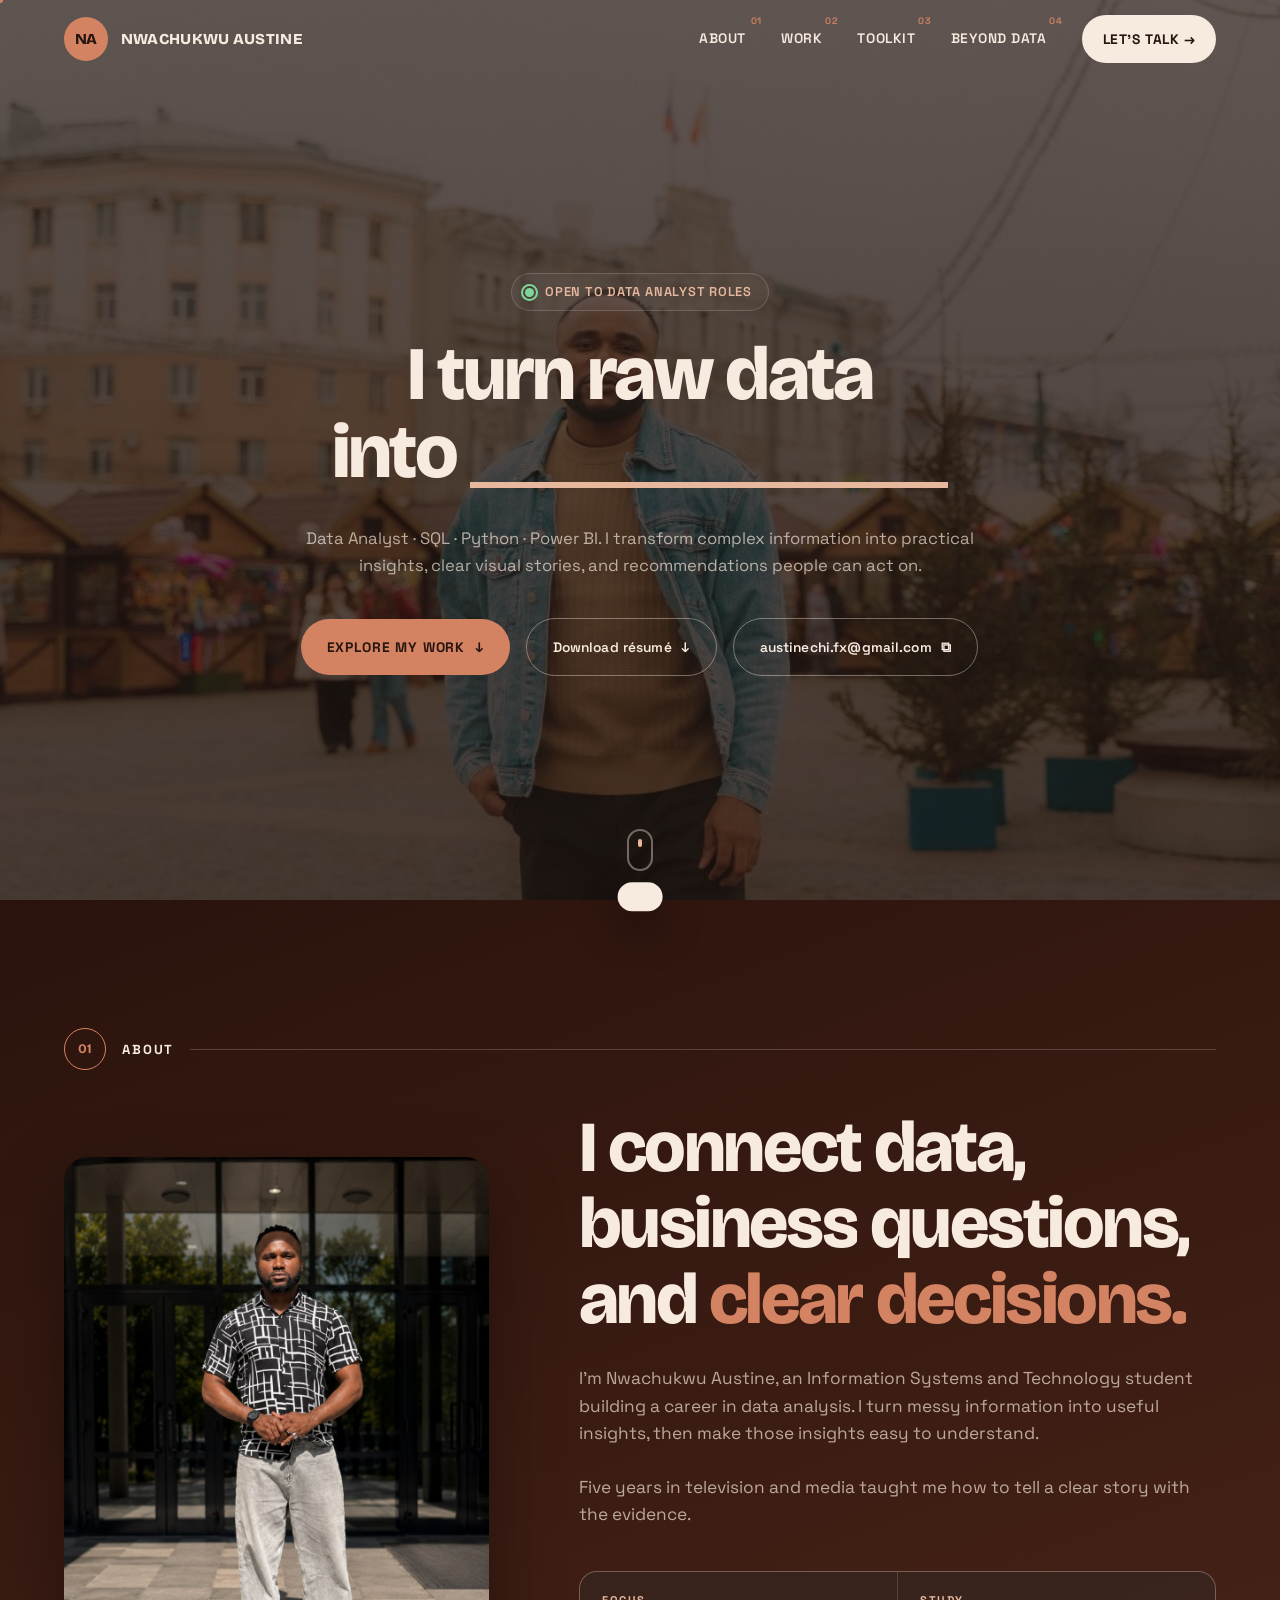
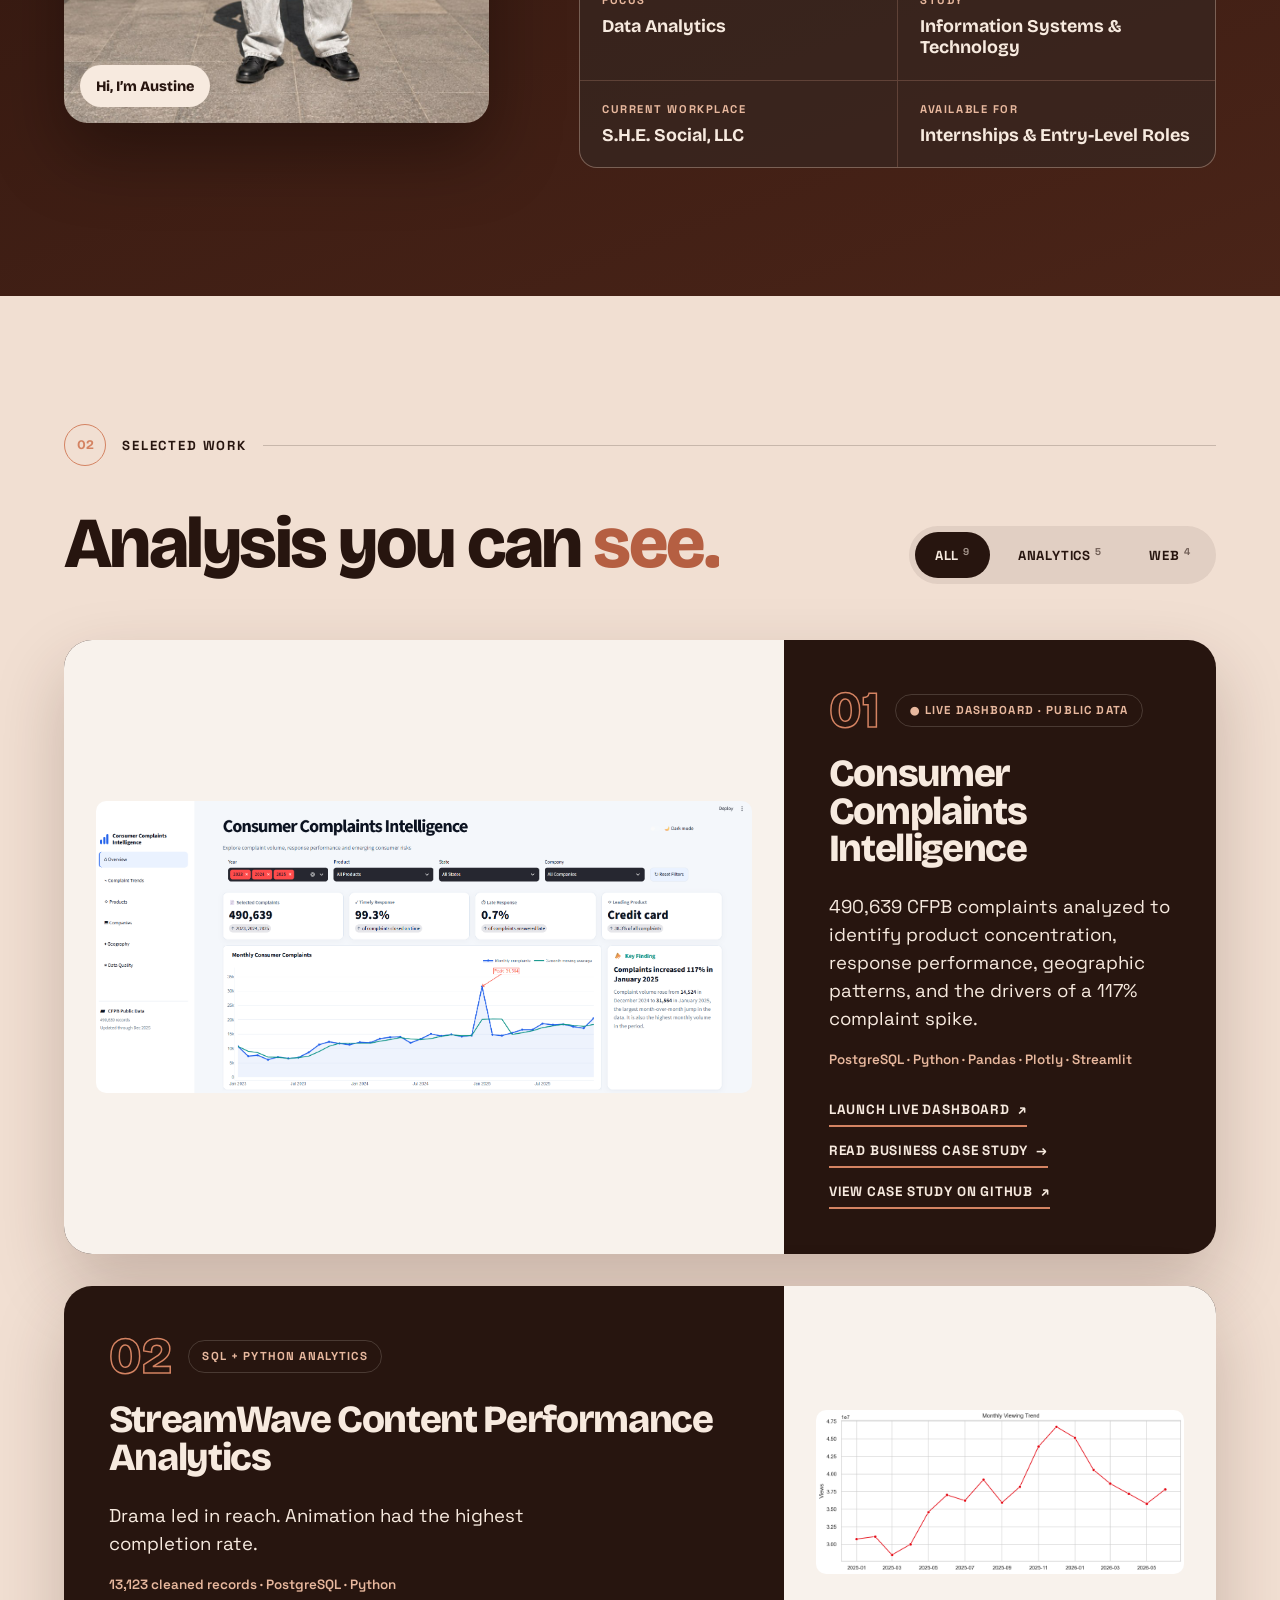
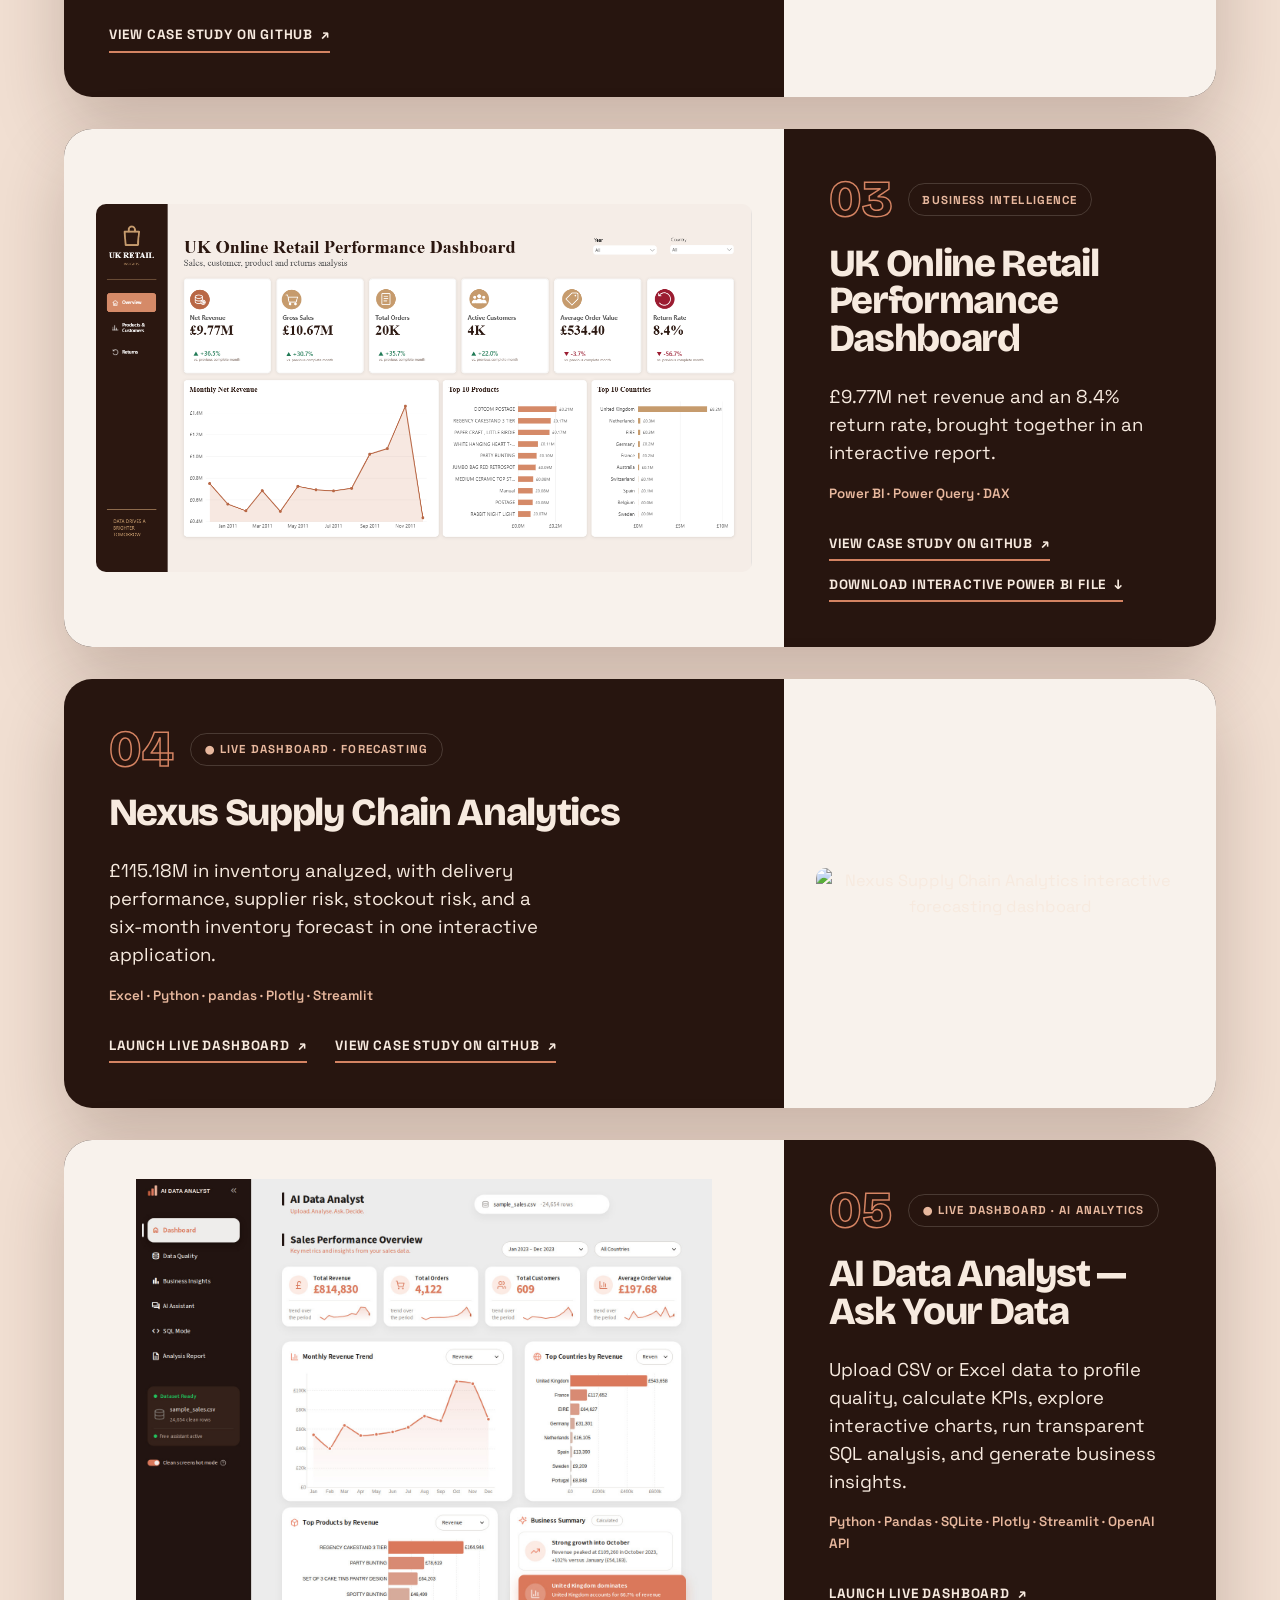
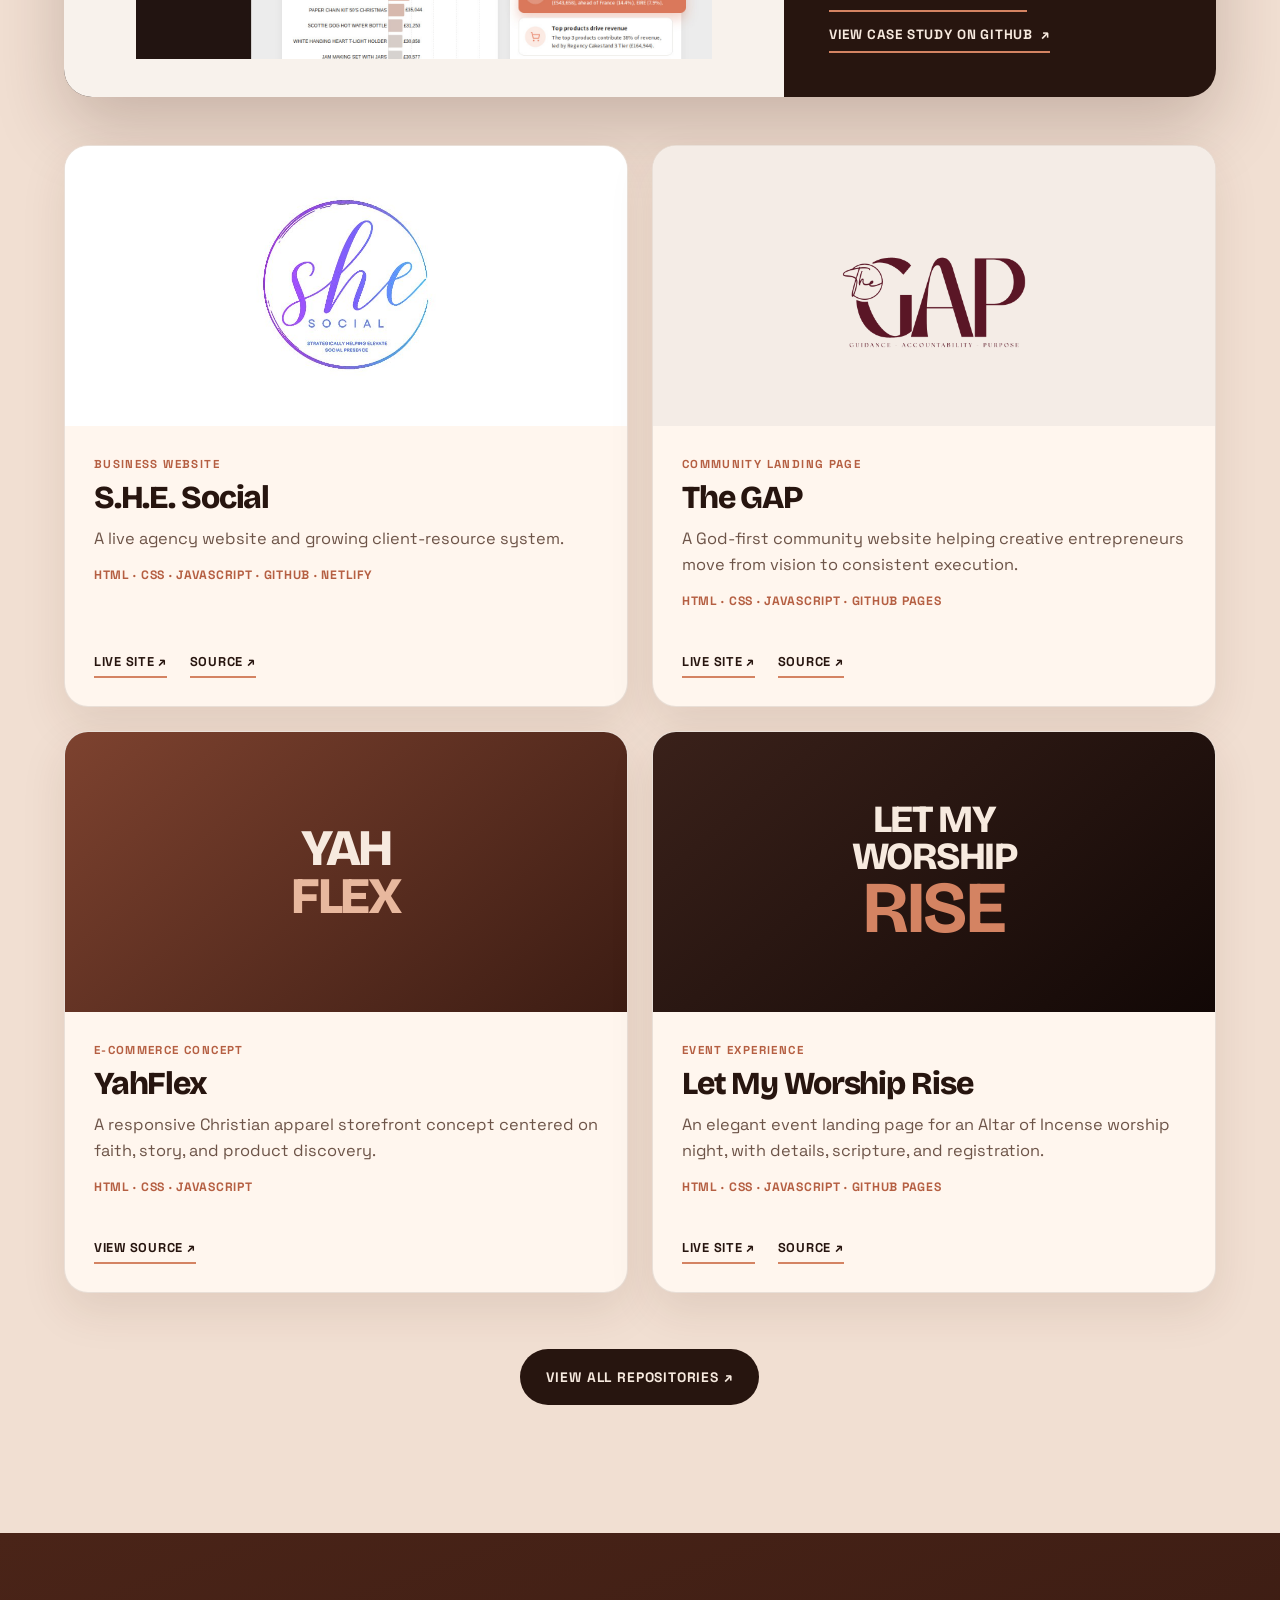
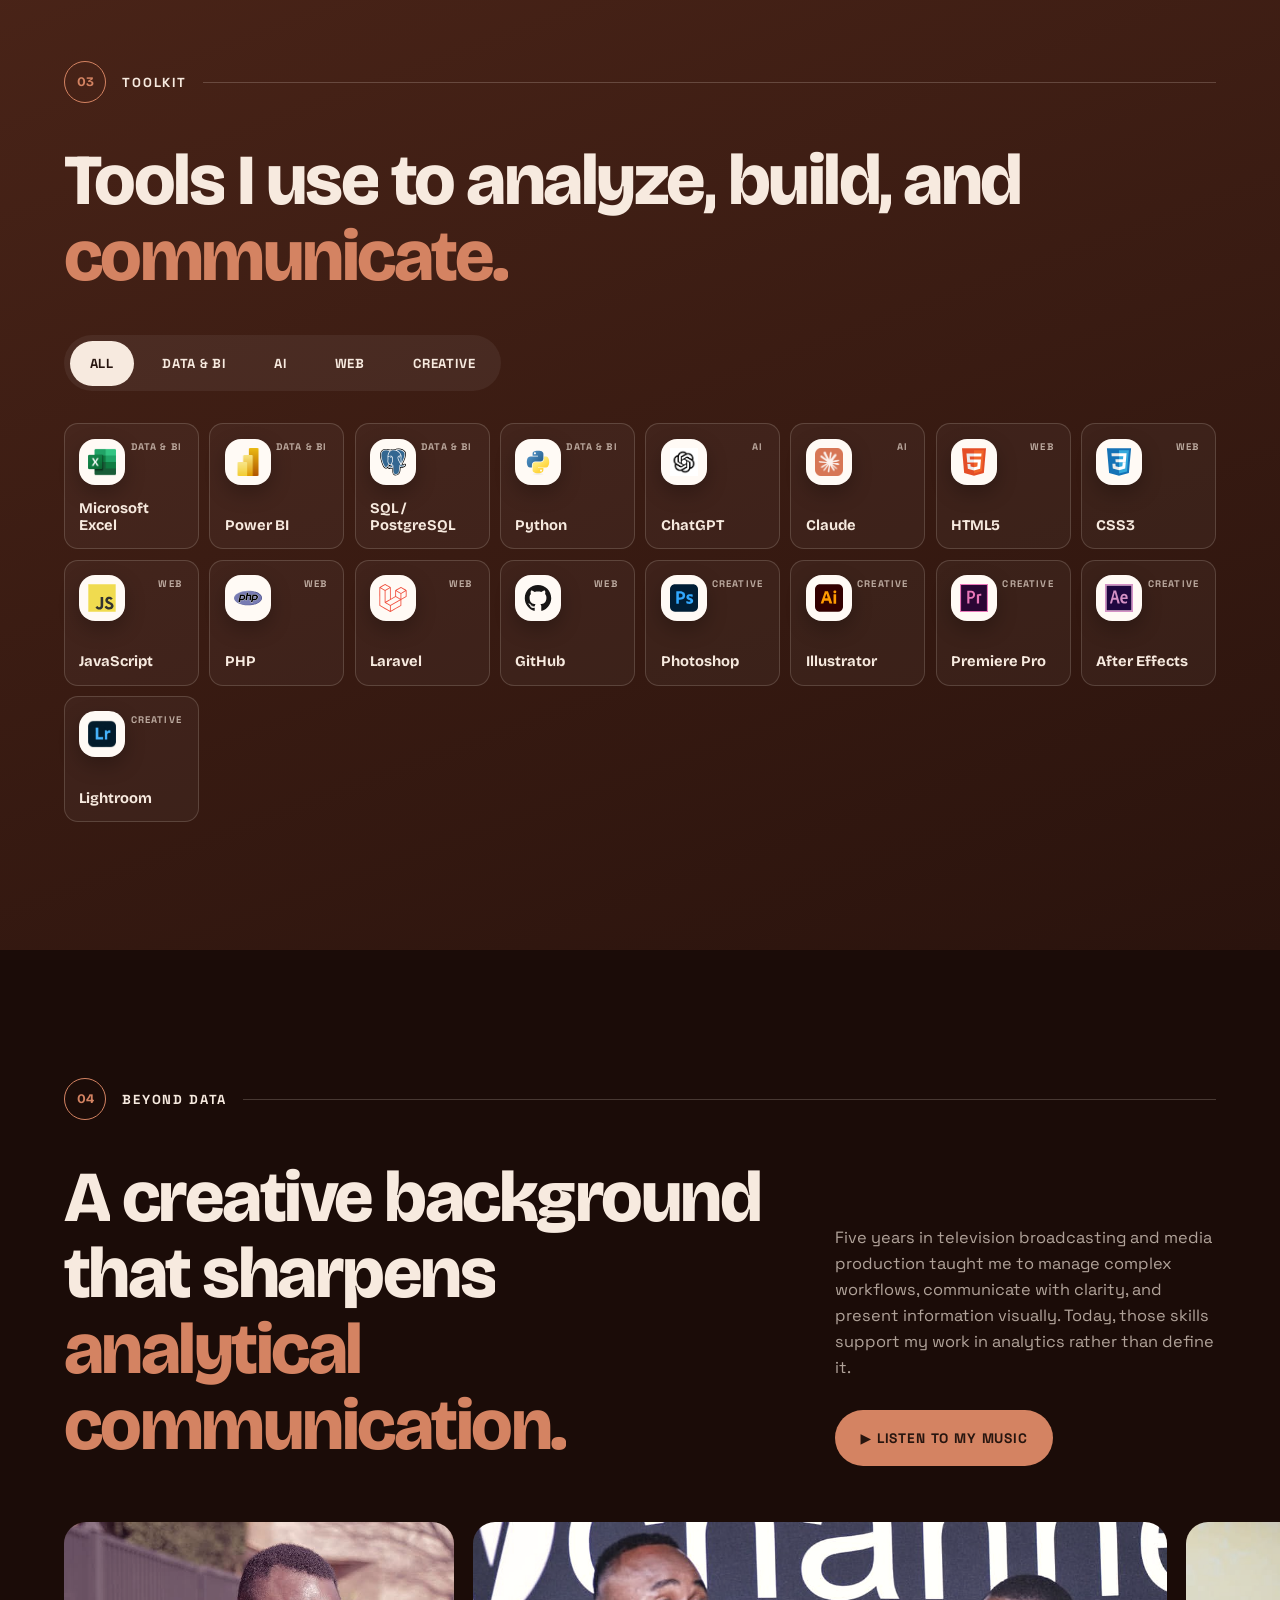
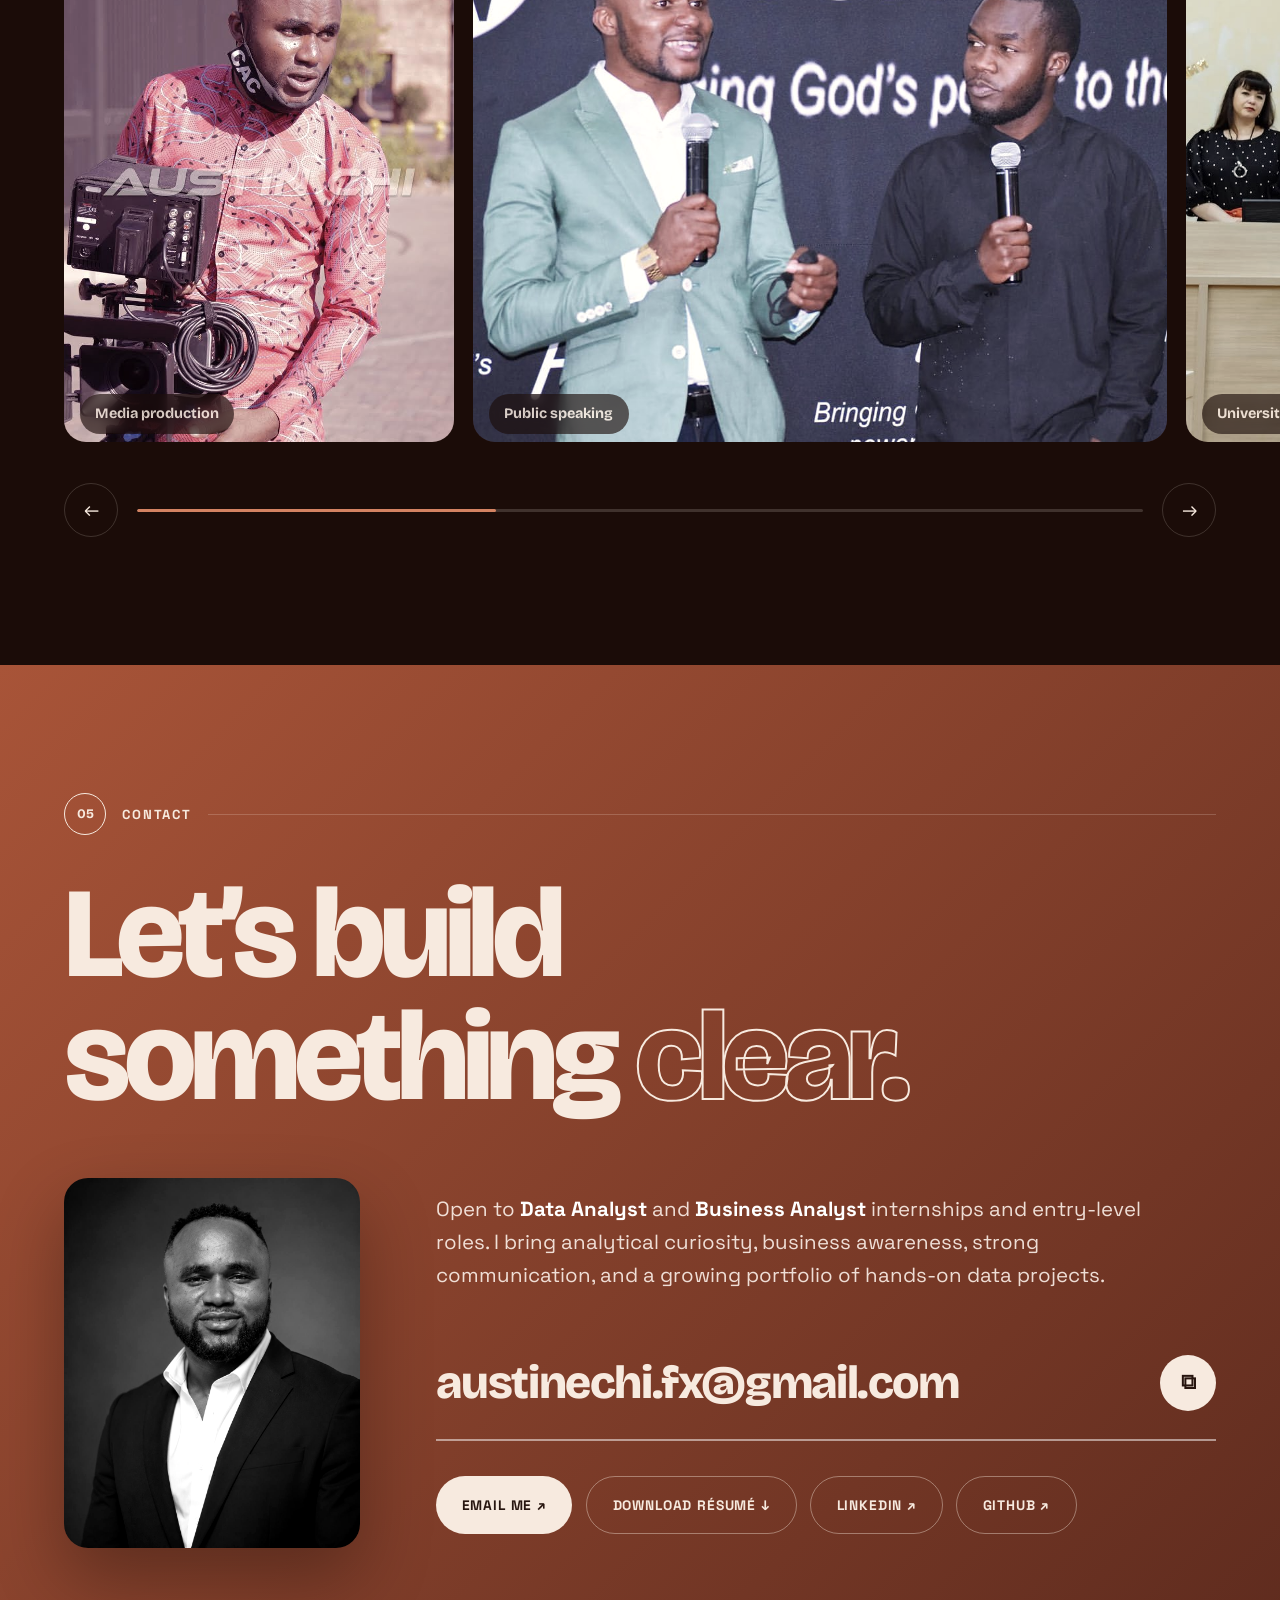
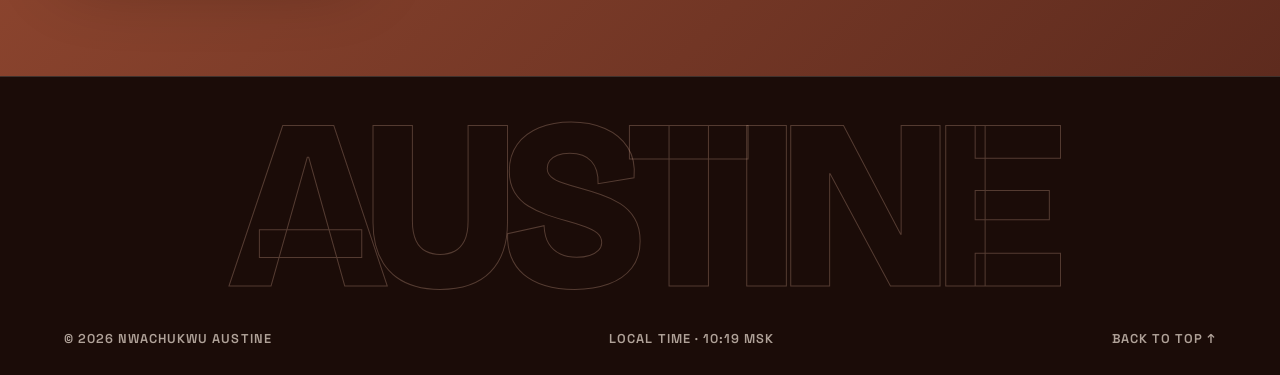
==== index.html @ 25d2647b "Refine portfolio positioning for data analyst roles" ====
<!DOCTYPE html>
<html lang="en">
<head>
  <meta charset="UTF-8">
  <meta name="viewport" content="width=device-width, initial-scale=1.0">
  <meta name="description" content="Portfolio of Nwachukwu Austine, a Data Analyst focused on SQL, Python, Power BI, business intelligence, and practical analytics projects.">
  <meta name="theme-color" content="#1b0c08">
  <title>Nwachukwu Austine | Data Analyst | SQL · Python · Power BI</title>
  <link rel="icon" type="image/jpeg" href="assets/austine-headshot.jpg">
  <link rel="apple-touch-icon" href="assets/austine-headshot.jpg">
  <link rel="canonical" href="https://austinechi1.github.io/">
  <meta property="og:type" content="website">
  <meta property="og:url" content="https://austinechi1.github.io/">
  <meta property="og:title" content="Nwachukwu Austine | Data Analyst | SQL · Python · Power BI">
  <meta property="og:description" content="Explore data analytics, business intelligence, SQL, Python, Power BI, forecasting, and interactive dashboard projects.">
  <meta property="og:image" content="https://austinechi1.github.io/assets/austine-city-banner.jpg">
  <meta property="og:image:alt" content="Nwachukwu Austine data analyst portfolio">
  <meta name="twitter:card" content="summary_large_image">
  <meta name="twitter:title" content="Nwachukwu Austine | Data Analyst | SQL · Python · Power BI">
  <meta name="twitter:description" content="Explore data analytics, business intelligence, SQL, Python, Power BI, forecasting, and interactive dashboard projects.">
  <meta name="twitter:image" content="https://austinechi1.github.io/assets/austine-city-banner.jpg">
  <link rel="preconnect" href="https://fonts.googleapis.com">
  <link rel="preconnect" href="https://fonts.gstatic.com" crossorigin>
  <link href="https://fonts.googleapis.com/css2?family=Bricolage+Grotesque:opsz,wght@12..96,600..800&family=Space+Grotesk:wght@400;500;600;700&display=swap" rel="stylesheet">
  <link rel="stylesheet" href="styles.css?v=20261003-1">
</head>
<body>

  <!-- Custom cursor + scroll progress -->
  <div class="cursor" aria-hidden="true"><span class="cursor-label"></span></div>
  <div class="cursor-dot" aria-hidden="true"></div>
  <div class="progress" aria-hidden="true"><span></span></div>

  <header class="site-header">
    <a class="brand" href="#home" aria-label="Nwachukwu Austine home" data-magnetic>
      <span class="brand-mark">NA</span>
      <span class="brand-name">Nwachukwu Austine</span>
    </a>
    <nav class="site-nav" aria-label="Primary navigation">
      <a href="#about" data-num="01">About</a>
      <a href="#projects" data-num="02">Work</a>
      <a href="#skills" data-num="03">Toolkit</a>
      <a href="#story" data-num="04">Beyond Data</a>
      <a href="#contact" class="nav-cta" data-magnetic>Let’s talk <span aria-hidden="true">→</span></a>
    </nav>
    <button class="menu-toggle" type="button" aria-label="Open navigation" aria-expanded="false">
      <span></span><span></span>
    </button>
  </header>

  <main>
    <!-- HERO -->
    <section class="hero" id="home">
      <div class="hero-copy">
        <p class="eyebrow"><span class="pulse"></span> Open to Data Analyst roles</p>
        <h1 class="hero-title">
          <span class="line"><span class="split">I turn raw data</span></span>
          <span class="line"><span class="split">into <span class="rotator" aria-live="polite"><span class="rotator-word">clear direction.</span></span></span></span>
        </h1>
        <p class="hero-text">Data Analyst · SQL · Python · Power BI. I transform complex information into practical insights, clear visual stories, and recommendations people can act on.</p>
        <div class="hero-actions">
          <a class="btn btn-primary" href="#projects" data-magnetic data-cursor="Go">Explore my work <span aria-hidden="true">↓</span></a>
          <a class="btn btn-ghost" href="assets/Nwachukwu_Austine_Resume.pdf" download data-magnetic data-cursor="Get">Download résumé <span aria-hidden="true">↓</span></a>
          <button class="btn btn-ghost copy-email" type="button" data-email="austinechi.fx@gmail.com" data-magnetic data-cursor="Copy">
            <span class="copy-label">austinechi.fx@gmail.com</span> <span aria-hidden="true">⧉</span>
          </button>
        </div>
      </div>

      <a class="scroll-cue" href="#about" aria-label="Scroll to About"><span></span></a>
    </section>

    <!-- ABOUT -->
    <section class="about section" id="about">
      <div class="section-head">
        <span class="section-num">01</span>
        <span class="section-name">About</span>
      </div>
      <div class="about-grid">
        <div class="about-image reveal" data-tilt>
          <img src="assets/austine-full.jpg" alt="Nwachukwu Austine standing outside a modern building">
          <span class="img-tag">Hi, I’m Austine</span>
        </div>
        <div class="about-copy">
          <h2 class="big-title split-words">I connect data, business questions, and <mark>clear decisions.</mark></h2>
          <p class="reveal">I’m Nwachukwu Austine, an Information Systems and Technology student building a career in data analysis. I turn messy information into useful insights, then make those insights easy to understand.</p>
          <p class="reveal">Five years in television and media taught me how to tell a clear story with the evidence.</p>
          <dl class="about-facts reveal">
            <div><dt>Focus</dt><dd>Data Analytics</dd></div>
            <div><dt>Study</dt><dd>Information Systems &amp; Technology</dd></div>
            <div><dt>Current workplace</dt><dd>S.H.E. Social, LLC</dd></div>
            <div><dt>Available for</dt><dd>Internships &amp; Entry-Level Roles</dd></div>
          </dl>
        </div>
      </div>
    </section>

    <!-- PROJECTS -->
    <section class="projects section" id="projects">
      <div class="section-head">
        <span class="section-num">02</span>
        <span class="section-name">Selected Work</span>
      </div>
      <div class="projects-heading">
        <h2 class="big-title split-words">Analysis you can <mark>see.</mark></h2>
        <div class="filters" role="tablist" aria-label="Filter projects">
          <button class="filter active" type="button" data-filter="all" role="tab" aria-selected="true">All <sup>9</sup></button>
          <button class="filter" type="button" data-filter="analytics" role="tab" aria-selected="false">Analytics <sup>5</sup></button>
          <button class="filter" type="button" data-filter="web" role="tab" aria-selected="false">Web <sup>4</sup></button>
        </div>
      </div>

      <div class="work-list">
        <!-- Case 1 -->
        <article class="case reveal" data-cat="analytics" data-tools="sql python pandas plotly streamlit business-analysis">
          <button class="case-image" type="button" data-lightbox="assets/consumer-complaints-dashboard.png" data-cursor="Zoom" aria-label="Enlarge Consumer Complaints Intelligence dashboard">
            <img src="assets/consumer-complaints-dashboard.png" alt="Consumer Complaints Intelligence dashboard showing complaint trends, response performance, products, companies, and geographic analysis">
          </button>
          <div class="case-body">
            <div class="case-top"><span class="case-num">01</span><span class="case-kind">● Live Dashboard · Public Data</span></div>
            <h3>Consumer Complaints Intelligence</h3>
            <p class="case-insight">490,639 CFPB complaints analyzed to identify product concentration, response performance, geographic patterns, and the drivers of a 117% complaint spike.</p>
            <p class="case-method">PostgreSQL · Python · Pandas · Plotly · Streamlit</p>
            <div class="case-actions">
              <a class="link-arrow" href="https://cfpb-complaints-austine.streamlit.app/" target="_blank" rel="noopener" data-cursor="Open">Launch live dashboard <span>↗</span></a>
              <a class="link-arrow" href="case-studies/consumer-complaints.html" data-cursor="Read">Read business case study <span>→</span></a>
              <a class="link-arrow" href="https://github.com/austinechi1/Consumer-Financial-Complaints-Analysis" target="_blank" rel="noopener" data-cursor="Code">View case study on GitHub <span>↗</span></a>
            </div>
          </div>
        </article>

        <!-- Case 2 -->
        <article class="case reverse reveal" data-cat="analytics" data-tools="sql python matplotlib">
          <button class="case-image" type="button" data-lightbox="assets/streamwave-monthly-views.png" data-cursor="Zoom" aria-label="Enlarge StreamWave chart">
            <img src="assets/streamwave-monthly-views.png" alt="StreamWave monthly viewing trend analytics chart">
          </button>
          <div class="case-body"><div class="case-top"><span class="case-num">02</span><span class="case-kind">SQL + Python Analytics</span></div>
            <h3>StreamWave Content Performance Analytics</h3><p class="case-insight">Drama led in reach. Animation had the highest completion rate.</p><p class="case-method">13,123 cleaned records · PostgreSQL · Python</p>
            <div class="case-actions"><a class="link-arrow" href="https://github.com/austinechi1/StreamWave_Analytics_Portfolio" target="_blank" rel="noopener" data-cursor="Open">View case study on GitHub <span>↗</span></a></div>
          </div>
        </article>

        <!-- Case 3 -->
        <article class="case reveal" data-cat="analytics" data-tools="powerbi excel dax">
          <button class="case-image" type="button" data-lightbox="assets/uk-retail-dashboard.png" data-cursor="Zoom" aria-label="Enlarge UK Retail dashboard"><img src="assets/uk-retail-dashboard.png" alt="UK Online Retail Performance Dashboard overview showing revenue, orders, customers, returns, products, and countries"></button>
          <div class="case-body"><div class="case-top"><span class="case-num">03</span><span class="case-kind">Business Intelligence</span></div>
            <h3>UK Online Retail Performance Dashboard</h3><p class="case-insight">£9.77M net revenue and an 8.4% return rate, brought together in an interactive report.</p><p class="case-method">Power BI · Power Query · DAX</p>
            <div class="case-actions"><a class="link-arrow" href="https://github.com/austinechi1/UK-Online-Retail-PowerBI-Dashboard/tree/main" target="_blank" rel="noopener">View case study on GitHub <span>↗</span></a><a class="link-arrow" href="https://github.com/austinechi1/UK-Online-Retail-PowerBI-Dashboard/raw/refs/heads/main/UK_Online_Retail_Dashboard.pbix" download>Download Interactive Power BI File <span>↓</span></a></div>
          </div>
        </article>

        <!-- Case 4 -->
        <article class="case reverse reveal" data-cat="analytics" data-tools="excel python pandas plotly streamlit forecasting">
          <button class="case-image" type="button" data-lightbox="https://raw.githubusercontent.com/austinechi1/Nexus-Supply-Chain-Analytics/main/nexus-forecast-final.jpg" data-cursor="Zoom" aria-label="Enlarge Nexus Supply Chain Analytics dashboard"><img src="https://raw.githubusercontent.com/austinechi1/Nexus-Supply-Chain-Analytics/main/nexus-forecast-final.jpg" alt="Nexus Supply Chain Analytics interactive forecasting dashboard"></button>
          <div class="case-body"><div class="case-top"><span class="case-num">04</span><span class="case-kind">● Live Dashboard · Forecasting</span></div>
            <h3>Nexus Supply Chain Analytics</h3><p class="case-insight">£115.18M in inventory analyzed, with delivery performance, supplier risk, stockout risk, and a six-month inventory forecast in one interactive application.</p><p class="case-method">Excel · Python · pandas · Plotly · Streamlit</p>
            <div class="case-actions"><a class="link-arrow" href="https://srlfk2tvpyacbyrvfdyoss.streamlit.app/" target="_blank" rel="noopener">Launch live dashboard <span>↗</span></a><a class="link-arrow" href="https://github.com/austinechi1/Nexus-Supply-Chain-Analytics" target="_blank" rel="noopener">View case study on GitHub <span>↗</span></a></div>
          </div>
        </article>

        <!-- Case 5 -->
        <article class="case reveal" data-cat="analytics" data-tools="python pandas sql plotly streamlit ai">
          <button class="case-image" type="button" data-lightbox="assets/ai-data-analyst-dashboard.jpg?v=20261004-4" data-cursor="Zoom" aria-label="Enlarge AI Data Analyst dashboard"><img src="assets/ai-data-analyst-dashboard.jpg?v=20261004-4" alt="AI Data Analyst interactive Streamlit dashboard with sales KPIs, revenue trends, country analysis, and data filters"></button>
          <div class="case-body"><div class="case-top"><span class="case-num">05</span><span class="case-kind">● Live Dashboard · AI Analytics</span></div>
            <h3>AI Data Analyst — Ask Your Data</h3><p class="case-insight">Upload CSV or Excel data to profile quality, calculate KPIs, explore interactive charts, run transparent SQL analysis, and generate business insights.</p><p class="case-method">Python · Pandas · SQLite · Plotly · Streamlit · OpenAI API</p>
            <div class="case-actions"><a class="link-arrow" href="https://austine-ai-data-analyst.streamlit.app/" target="_blank" rel="noopener">Launch live dashboard <span>↗</span></a><a class="link-arrow" href="https://github.com/austinechi1/AI-Data-Analyst" target="_blank" rel="noopener">View case study on GitHub <span>↗</span></a></div>
          </div>
        </article>

        <!-- Web projects -->
        <div class="web-grid">
          <article class="web-card reveal" data-cat="web" data-tools="html css js github" data-tilt>
            <div class="web-visual web-she"><img src="assets/she-social-logo.jpg" alt="S.H.E. Social logo"></div>
            <div class="web-copy">
              <p class="web-type">Business Website</p><h3>S.H.E. Social</h3><p>A live agency website and growing client-resource system.</p><p class="web-stack">HTML · CSS · JavaScript · GitHub · Netlify</p>
              <div class="web-actions"><a href="https://she-social.com" target="_blank" rel="noopener">Live site ↗</a><a href="https://github.com/austinechi1/she_social_web" target="_blank" rel="noopener">Source ↗</a></div>
            </div>
          </article>
          <article class="web-card reveal" data-cat="web" data-tools="html css js github" data-tilt>
            <div class="web-visual web-gap"><img src="assets/the-gap-logo.png" alt="The GAP logo"></div>
            <div class="web-copy">
              <p class="web-type">Community Landing Page</p><h3>The GAP</h3><p>A God-first community website helping creative entrepreneurs move from vision to consistent execution.</p><p class="web-stack">HTML · CSS · JavaScript · GitHub Pages</p>
              <div class="web-actions"><a href="https://austinechi1.github.io/the_gap/" target="_blank" rel="noopener">Live site ↗</a><a href="https://github.com/austinechi1/the_gap" target="_blank" rel="noopener">Source ↗</a></div>
            </div>
          </article>
          <article class="web-card reveal" data-cat="web" data-tools="html css js" data-tilt>
            <div class="web-visual web-type-block yah"><span>Yah</span><span>Flex</span></div>
            <div class="web-copy">
              <p class="web-type">E-commerce Concept</p><h3>YahFlex</h3><p>A responsive Christian apparel storefront concept centered on faith, story, and product discovery.</p><p class="web-stack">HTML · CSS · JavaScript</p>
              <div class="web-actions"><a href="https://github.com/austinechi1/yahflex-website" target="_blank" rel="noopener">View source ↗</a></div>
            </div>
          </article>
          <article class="web-card reveal" data-cat="web" data-tools="html css js github" data-tilt>
            <div class="web-visual web-type-block worship"><span>Let My</span><span>Worship</span><strong>Rise</strong></div>
            <div class="web-copy">
              <p class="web-type">Event Experience</p><h3>Let My Worship Rise</h3><p>An elegant event landing page for an Altar of Incense worship night, with details, scripture, and registration.</p><p class="web-stack">HTML · CSS · JavaScript · GitHub Pages</p>
              <div class="web-actions"><a href="https://austinechi1.github.io/let_my_worship_rise/" target="_blank" rel="noopener">Live site ↗</a><a href="https://github.com/austinechi1/let_my_worship_rise" target="_blank" rel="noopener">Source ↗</a></div>
            </div>
          </article>
        </div>
      </div>

      <div class="all-repos">
        <a class="btn btn-dark" href="https://github.com/austinechi1?tab=repositories" target="_blank" rel="noopener" data-magnetic data-cursor="Open">View all repositories ↗</a>
      </div>
    </section>

    <!-- TOOLKIT -->
    <section class="skills section" id="skills">
      <div class="section-head"><span class="section-num">03</span><span class="section-name">Toolkit</span></div>
      <div class="skills-heading">
        <h2 class="big-title split-words">Tools I use to analyze, build, and <mark>communicate.</mark></h2>
      </div>
      <div class="filters tool-filters" role="tablist" aria-label="Filter tools">
        <button class="filter active" type="button" data-tool-filter="all">All</button>
        <button class="filter" type="button" data-tool-filter="data">Data &amp; BI</button>
        <button class="filter" type="button" data-tool-filter="ai">AI</button>
        <button class="filter" type="button" data-tool-filter="web">Web</button>
        <button class="filter" type="button" data-tool-filter="creative">Creative</button>
      </div>
      <div class="tool-grid" id="toolGrid"><!-- built by script.js --></div>
    </section>

    <!-- BEYOND DATA -->
    <section class="story section" id="story">
      <div class="section-head"><span class="section-num">04</span><span class="section-name">Beyond Data</span></div>
      <div class="story-heading">
        <h2 class="big-title split-words">A creative background that sharpens <mark>analytical communication.</mark></h2>
        <div class="story-side reveal">
          <p>Five years in television broadcasting and media production taught me to manage complex workflows, communicate with clarity, and present information visually. Today, those skills support my work in analytics rather than define it.</p>
          <a class="btn btn-primary" href="https://www.youtube.com/@austinchi2791" target="_blank" rel="noopener" data-magnetic data-cursor="Play">▶ Listen to my music</a>
        </div>
      </div>
      <div class="gallery" data-cursor="Drag" tabindex="0" aria-label="Photo gallery, scroll horizontally">
        <figure class="g-item tall"><img src="assets/austine-camera-production.jpg" alt="Austine operating a camera in media production" draggable="false"><figcaption>Media production</figcaption></figure>
        <figure class="g-item wide"><img src="assets/austine-public-speaking.jpg" alt="Austine speaking on stage with a microphone" draggable="false"><figcaption>Public speaking</figcaption></figure>
        <figure class="g-item wide"><img src="assets/austine-university-award.jpg" alt="Austine receiving a university award certificate" draggable="false"><figcaption>University recognition</figcaption></figure>
        <figure class="g-item tall"><img src="assets/austine-lakeside.jpg" alt="Austine by a lake" draggable="false"><figcaption>Off the clock</figcaption></figure>
        <figure class="g-item wide"><img src="assets/austine-university-speaking.jpg" alt="Austine presenting at a university event" draggable="false"><figcaption>Presenting research</figcaption></figure>
        <figure class="g-item tall"><img src="assets/austine-profile.jpg" alt="Austine in a city square" draggable="false"><figcaption>Always exploring</figcaption></figure>
      </div>
      <div class="gallery-controls">
        <button type="button" class="g-btn" data-dir="-1" aria-label="Previous photos">←</button>
        <div class="g-progress"><span></span></div>
        <button type="button" class="g-btn" data-dir="1" aria-label="Next photos">→</button>
      </div>
    </section>

    <!-- CONTACT -->
    <section class="contact section" id="contact">
      <div class="section-head"><span class="section-num">05</span><span class="section-name">Contact</span></div>
      <h2 class="contact-title">
        <span class="line"><span class="split">Let’s build</span></span>
        <span class="line"><span class="split">something <em>clear.</em></span></span>
      </h2>
      <div class="contact-grid">
        <div class="contact-image reveal" data-tilt><img src="assets/austine-headshot.jpg" alt="Nwachukwu Austine professional headshot"></div>
        <div class="contact-copy reveal">
          <p class="lead">Open to <b>Data Analyst</b> and <b>Business Analyst</b> internships and entry-level roles. I bring analytical curiosity, business awareness, strong communication, and a growing portfolio of hands-on data projects.</p>
          <button class="big-email copy-email" type="button" data-email="austinechi.fx@gmail.com" data-cursor="Copy"><span class="copy-label">austinechi.fx@gmail.com</span><span class="big-email-icon" aria-hidden="true">⧉</span></button>
          <div class="contact-buttons">
            <a class="btn btn-primary" href="mailto:austinechi.fx@gmail.com" data-magnetic data-cursor="Say hi">Email me ↗</a>
            <a class="btn btn-ghost" href="assets/Nwachukwu_Austine_Resume.pdf" download data-magnetic data-cursor="Get">Download résumé ↓</a>
            <a class="btn btn-ghost" href="https://www.linkedin.com/in/nwachukwuaustine/" target="_blank" rel="noopener" data-magnetic>LinkedIn ↗</a>
            <a class="btn btn-ghost" href="https://github.com/austinechi1" target="_blank" rel="noopener" data-magnetic>GitHub ↗</a>
          </div>
        </div>
      </div>
    </section>
  </main>

  <footer>
    <div class="footer-big" aria-hidden="true">AUSTINE</div>
    <div class="footer-row">
      <p>© <span id="year"></span> Nwachukwu Austine</p>
      <p class="local-time">Local time · <span id="clock">--:--</span></p>
      <a href="#home" data-magnetic>Back to top ↑</a>
    </div>
  </footer>

  <div class="lightbox" role="dialog" aria-modal="true" aria-label="Image preview" hidden>
    <button class="lightbox-close" type="button" aria-label="Close preview">✕</button>
    <img alt="">
  </div>
  <div class="toast" role="status" aria-live="polite"></div>

  <script src="script.js?v=20260928-2"></script>
</body>
</html>
---- styles.css ----
/* ==========================================================
   Nwachukwu Austine — Portfolio
   Bold, interactive edition · warm terracotta / mahogany palette
   ========================================================== */

:root {
  --bg: #1b0c08;
  --bg-2: #2a130d;
  --mahogany: #32170f;
  --brown: #733d2d;
  --terracotta: #d48362;
  --terracotta-dark: #b55f42;
  --copper: #c66f4f;
  --sand: #e8b89e;
  --cream: #f7eadf;
  --paper: #f1dfd2;
  --ink: #27150f;
  --muted: rgba(247, 234, 223, .68);
  --line: rgba(255, 244, 236, .16);
  --display: "Bricolage Grotesque", "Arial Black", sans-serif;
  --sans: "Space Grotesk", system-ui, sans-serif;
  --ease: cubic-bezier(.22, 1, .36, 1);
  --gutter: clamp(1.25rem, 5vw, 6rem);
}

* { box-sizing: border-box; margin: 0; padding: 0; }
html { scroll-behavior: smooth; overflow-x: clip; }
body {
  background: var(--bg);
  color: var(--cream);
  font-family: var(--sans);
  font-size: 1.02rem;
  line-height: 1.6;
  overflow-x: hidden;
  -webkit-font-smoothing: antialiased;
}
img { display: block; width: 100%; }
a { color: inherit; text-decoration: none; }
button { font: inherit; color: inherit; background: none; border: 0; cursor: pointer; }
::selection { background: var(--terracotta); color: var(--ink); }
:focus-visible { outline: 2px solid var(--sand); outline-offset: 4px; }

/* grain + grid texture */
body::before {
  content: ""; position: fixed; inset: 0; z-index: 0; pointer-events: none; opacity: .5;
  background-image: linear-gradient(rgba(255,255,255,.025) 1px, transparent 1px), linear-gradient(90deg, rgba(255,255,255,.025) 1px, transparent 1px);
  background-size: 80px 80px;
}
main, footer { position: relative; z-index: 1; }

h1, h2, h3 { font-family: var(--display); font-weight: 800; line-height: .98; letter-spacing: -.035em; }
mark { background: none; color: var(--terracotta); }

/* ---------- Cursor ---------- */
.cursor, .cursor-dot { position: fixed; top: 0; left: 0; z-index: 150; pointer-events: none; border-radius: 50%; opacity: 0; }
.cursor {
  width: 42px; height: 42px; margin: -21px 0 0 -21px; border: 1.5px solid var(--sand);
  display: grid; place-items: center; transition: width .35s var(--ease), height .35s var(--ease), margin .35s var(--ease), background .3s, border-color .3s, opacity .3s;
}
.cursor-dot { width: 6px; height: 6px; margin: -3px 0 0 -3px; background: var(--terracotta); }
.cursor-label { font-family: var(--display); font-weight: 800; font-size: .72rem; letter-spacing: .06em; text-transform: uppercase; color: var(--ink); opacity: 0; transition: opacity .2s; }
.cursor.hover { width: 64px; height: 64px; margin: -32px 0 0 -32px; background: rgba(232,184,158,.15); }
.cursor.label { width: 92px; height: 92px; margin: -46px 0 0 -46px; background: var(--sand); border-color: var(--sand); }
.cursor.label .cursor-label { opacity: 1; }
@media (pointer: fine) {
  .has-cursor .cursor, .has-cursor .cursor-dot { opacity: 1; }
}

/* ---------- Progress bar ---------- */
.progress { position: fixed; top: 0; left: 0; right: 0; z-index: 120; height: 3px; }
.progress span { display: block; height: 100%; width: 100%; transform-origin: left; transform: scaleX(0); background: linear-gradient(90deg, var(--terracotta), var(--sand)); }

/* ---------- Header ---------- */
.site-header {
  position: fixed; inset: 0 0 auto; z-index: 100; height: 78px;
  display: flex; align-items: center; justify-content: space-between; padding: 0 var(--gutter);
  transition: transform .45s var(--ease), background .3s, border-color .3s;
  border-bottom: 1px solid transparent;
}
.site-header.scrolled { background: rgba(27, 12, 8, .82); backdrop-filter: blur(14px); -webkit-backdrop-filter: blur(14px); border-bottom-color: var(--line); }
.site-header.hidden { transform: translateY(-100%); }
.brand { display: flex; align-items: center; gap: .8rem; font-family: var(--display); font-weight: 800; font-size: .95rem; letter-spacing: .02em; text-transform: uppercase; }
.brand-mark { display: grid; place-items: center; width: 44px; height: 44px; border-radius: 50%; background: var(--terracotta); color: var(--ink); font-size: .95rem; letter-spacing: -.02em; transition: transform .5s var(--ease); }
.brand:hover .brand-mark { transform: rotate(-360deg); }
.site-nav { display: flex; align-items: center; gap: 2.2rem; font-weight: 600; font-size: .86rem; letter-spacing: .04em; text-transform: uppercase; }
.site-nav a:not(.nav-cta) { position: relative; padding: .3rem 0; }
.site-nav a:not(.nav-cta)::before { content: attr(data-num); position: absolute; top: -.55rem; right: -1rem; font-size: .58rem; color: var(--terracotta); }
.site-nav a:not(.nav-cta)::after { content: ""; position: absolute; left: 0; bottom: 0; width: 100%; height: 2px; background: var(--terracotta); transform: scaleX(0); transform-origin: right; transition: transform .4s var(--ease); }
.site-nav a:hover::after, .site-nav a.active::after { transform: scaleX(1); transform-origin: left; }
.site-nav a.active { color: var(--sand); }
.nav-cta { padding: .8rem 1.3rem; border-radius: 999px; background: var(--cream); color: var(--ink); font-weight: 700; transition: background .3s; }
.nav-cta:hover { background: var(--sand); }
.menu-toggle { display: none; width: 46px; height: 46px; border-radius: 50%; border: 1px solid var(--line); }
.menu-toggle span { display: block; width: 18px; height: 2px; margin: 5px auto; background: var(--cream); transition: transform .35s var(--ease); }
.menu-toggle[aria-expanded="true"] span:first-child { transform: translateY(3.5px) rotate(45deg); }
.menu-toggle[aria-expanded="true"] span:last-child { transform: translateY(-3.5px) rotate(-45deg); }

/* ---------- Buttons ---------- */
.btn {
  position: relative; display: inline-flex; align-items: center; gap: .6rem; padding: 1.05rem 1.6rem; border-radius: 999px;
  font-family: var(--sans); font-weight: 700; font-size: .86rem; letter-spacing: .06em; text-transform: uppercase;
  overflow: hidden; isolation: isolate; transition: color .35s, border-color .35s;
}
.btn::before { content: ""; position: absolute; inset: 0; z-index: -1; border-radius: inherit; transform: translateY(101%); transition: transform .45s var(--ease); }
.btn:hover::before { transform: translateY(0); }
.btn-primary { background: var(--terracotta); color: var(--ink); }
.btn-primary::before { background: var(--cream); }
.btn-ghost { border: 1.5px solid rgba(247,234,223,.4); color: var(--cream); }
.btn-ghost::before { background: var(--cream); }
.btn-ghost:hover { color: var(--ink); border-color: var(--cream); }
.btn-dark { background: var(--ink); color: var(--cream); }
.btn-dark::before { background: var(--terracotta); }
.btn-dark:hover { color: var(--ink); }
[data-magnetic] { will-change: transform; }

/* ---------- Split text ---------- */
.line { display: block; overflow: hidden; padding-bottom: .06em; }
.split { display: inline-block; transform: translateY(110%); transition: transform 1.1s var(--ease); }
.ready .split, .in-view .split { transform: none; }
.split-words .w { display: inline-block; overflow: hidden; vertical-align: top; padding-bottom: .08em; }
.split-words .w > span { display: inline-block; transform: translateY(105%); transition: transform .9s var(--ease); transition-delay: calc(var(--i) * 45ms); }
.split-words.in-view .w > span { transform: none; }

/* ---------- Hero ---------- */
.hero {
  position: relative; min-height: 100svh; display: grid; grid-template-columns: 1fr; place-items: center;
  padding: 8rem var(--gutter) 5rem; overflow: hidden; isolation: isolate;
  background:
    linear-gradient(rgba(27,12,8,.68), rgba(27,12,8,.76)),
    url("assets/austine-city-banner.jpg") center 56% / cover no-repeat;
}
.hero-copy {
  position: relative; z-index: 2; width: min(900px, 100%); margin-inline: auto;
  display: flex; flex-direction: column; align-items: center; text-align: center;
}
.hero-bg-word {
  position: absolute; z-index: -1; left: 50%; bottom: -9vw; transform: translateX(-50%); width: 100%; text-align: center; font-family: var(--display); font-weight: 800;
  font-size: 42vw; line-height: .8; letter-spacing: -.07em; color: transparent; -webkit-text-stroke: 1px rgba(232,184,158,.12);
  user-select: none; pointer-events: none;
}
.eyebrow { display: inline-flex; align-items: center; gap: .7rem; margin-bottom: 1.6rem; padding: .5rem 1rem .5rem .8rem; border: 1px solid var(--line); border-radius: 999px; background: rgba(255,255,255,.04); font-size: .8rem; font-weight: 600; letter-spacing: .06em; text-transform: uppercase; color: var(--sand); }
.pulse { position: relative; width: 9px; height: 9px; border-radius: 50%; background: #7fd49a; }
.pulse::after { content: ""; position: absolute; inset: -4px; border-radius: 50%; border: 2px solid #7fd49a; animation: pulse 1.8s infinite; }
@keyframes pulse { from { transform: scale(.6); opacity: 1; } to { transform: scale(1.8); opacity: 0; } }
.hero-title { font-size: clamp(2.8rem, 5.9vw, 6.6rem); text-transform: none; }
.rotator { position: relative; display: inline-block; white-space: nowrap; color: var(--terracotta); }
.rotator-word { display: inline-block; transition: transform .5s var(--ease), opacity .5s; }
.rotator-word.out { transform: translateY(-40%); opacity: 0; }
.rotator-word.pre { transform: translateY(40%); opacity: 0; transition: none; }
.rotator::after { content: ""; position: absolute; left: 0; right: 0; bottom: .02em; height: .08em; background: var(--sand); transform-origin: left; animation: underline 3.2s var(--ease) infinite; }
@keyframes underline { 0% { transform: scaleX(0); } 30%, 80% { transform: scaleX(1); } 100% { transform: scaleX(0); transform-origin: right; } }
.hero-text { max-width: 700px; margin-top: 2rem; color: var(--muted); font-size: clamp(1.02rem, 1.3vw, 1.18rem); }
.hero-actions { display: flex; flex-wrap: wrap; align-items: center; justify-content: center; gap: 1rem; margin-top: 2.4rem; }
.hero-actions .btn-ghost { text-transform: none; letter-spacing: .01em; font-weight: 600; }

.hero-visual { position: relative; justify-self: end; width: min(100%, 470px); transform-style: preserve-3d; }
.hero-frame { position: relative; aspect-ratio: 4 / 5; overflow: hidden; border-radius: 240px 240px 24px 24px; background: #0c0503; box-shadow: 0 40px 90px rgba(0,0,0,.5); }
.hero-frame::after { content: ""; position: absolute; inset: 0; border-radius: inherit; border: 1.5px solid rgba(232,184,158,.4); pointer-events: none; }
.hero-frame img { height: 100%; object-fit: cover; object-position: center 25%; transform: scale(1.08); transition: transform 1.4s var(--ease); }
.hero-visual:hover .hero-frame img { transform: scale(1.02); }
.float-chip {
  position: absolute; z-index: 2; padding: .7rem 1.1rem; border-radius: 14px; font-family: var(--display); font-weight: 800; font-size: 1rem;
  background: var(--cream); color: var(--ink); box-shadow: 0 18px 40px rgba(0,0,0,.35); transition: transform .3s ease-out; animation: bob 5s ease-in-out infinite;
}
.chip-a { top: 12%; left: -12%; }
.chip-b { top: 46%; right: -10%; background: var(--terracotta); animation-delay: -1.5s; }
.chip-c { bottom: 16%; left: -8%; background: var(--sand); animation-delay: -3s; }
@keyframes bob { 50% { translate: 0 -10px; } }
.hero-stamp { position: absolute; right: -2rem; bottom: -2.4rem; z-index: 3; width: 138px; height: 138px; display: grid; place-items: center; border-radius: 50%; background: var(--ink); border: 1px solid var(--line); }
.hero-stamp svg { position: absolute; inset: 0; animation: spin 16s linear infinite; }
.hero-stamp text { fill: var(--sand); font-family: var(--display); font-weight: 700; font-size: 15.5px; letter-spacing: 2.5px; }
.hero-stamp > span { color: var(--terracotta); font-size: 1.8rem; }
@keyframes spin { to { transform: rotate(360deg); } }
.vertical-note { position: absolute; right: -2.4rem; top: 2rem; writing-mode: vertical-rl; font-size: .68rem; letter-spacing: .2em; text-transform: uppercase; color: var(--muted); }
.scroll-cue { position: absolute; left: 50%; bottom: 1.8rem; width: 26px; height: 42px; margin-left: -13px; border: 2px solid rgba(247,234,223,.4); border-radius: 20px; }
.scroll-cue span { position: absolute; left: 50%; top: 8px; width: 4px; height: 8px; margin-left: -2px; border-radius: 2px; background: var(--sand); animation: scroll 1.8s infinite; }
@keyframes scroll { to { transform: translateY(14px); opacity: 0; } }

/* ---------- Section scaffolding ---------- */
.section { position: relative; padding: clamp(5rem, 10vw, 9rem) var(--gutter); }
.section-head { display: flex; align-items: center; gap: 1rem; margin-bottom: 2.6rem; font-weight: 700; font-size: .82rem; letter-spacing: .14em; text-transform: uppercase; }
.section-num { display: grid; place-items: center; width: 42px; height: 42px; border-radius: 50%; border: 1.5px solid currentColor; font-family: var(--display); font-size: .82rem; letter-spacing: 0; color: var(--terracotta); }
.section-head::after { content: ""; flex: 1; height: 1px; background: currentColor; opacity: .2; }
.big-title { max-width: 1100px; font-size: clamp(2.4rem, 5.6vw, 5.6rem); }

.reveal { opacity: 0; transform: translateY(40px); transition: opacity .9s var(--ease), transform .9s var(--ease); }
.reveal.in-view { opacity: 1; transform: none; }

/* ---------- About ---------- */
.about { background: linear-gradient(160deg, var(--bg-2), #4a2418); }
.about-grid { display: grid; grid-template-columns: .8fr 1.2fr; gap: clamp(2.5rem, 7vw, 7rem); align-items: center; }
.about-image { position: relative; border-radius: 24px; overflow: hidden; aspect-ratio: 3 / 4; box-shadow: 0 30px 70px rgba(0,0,0,.35); }
.about-image img { height: 100%; object-fit: cover; object-position: center 25%; transition: transform 1s var(--ease); }
.about-image:hover img { transform: scale(1.05); }
.img-tag { position: absolute; left: 1rem; bottom: 1rem; padding: .6rem 1rem; border-radius: 999px; background: var(--cream); color: var(--ink); font-family: var(--display); font-weight: 800; font-size: .9rem; }
.about-copy > p { max-width: 640px; margin-top: 1.6rem; color: var(--muted); font-size: 1.08rem; }
.about-facts { display: grid; grid-template-columns: 1fr 1fr; gap: 1px; margin-top: 2.6rem; background: var(--line); border: 1px solid var(--line); border-radius: 18px; overflow: hidden; }
.about-facts div { padding: 1.3rem 1.4rem; background: rgba(27,12,8,.55); transition: background .3s; }
.about-facts div:hover { background: rgba(212,131,98,.18); }
.about-facts dt { font-size: .7rem; font-weight: 700; letter-spacing: .14em; text-transform: uppercase; color: var(--sand); }
.about-facts dd { margin-top: .35rem; font-family: var(--display); font-weight: 700; font-size: 1.12rem; line-height: 1.2; }

/* ---------- Projects ---------- */
.projects { background: var(--paper); color: var(--ink); }
.projects .section-head { color: var(--ink); }
.projects mark { color: var(--terracotta-dark); }
.projects-heading { display: flex; flex-wrap: wrap; align-items: flex-end; justify-content: space-between; gap: 2rem; margin-bottom: 3.5rem; }
.filters { display: flex; flex-wrap: wrap; gap: .5rem; padding: .35rem; border-radius: 999px; background: rgba(39,21,15,.08); }
.filter { padding: .75rem 1.25rem; border-radius: 999px; font-weight: 700; font-size: .82rem; letter-spacing: .06em; text-transform: uppercase; transition: background .3s, color .3s; }
.filter sup { font-size: .62rem; opacity: .6; }
.filter:hover { background: rgba(39,21,15,.08); }
.filter.active { background: var(--ink); color: var(--cream); }

.work-list { display: grid; grid-template-columns: minmax(0, 1fr); gap: 2rem; }
.case { display: grid; grid-template-columns: minmax(0, 1.25fr) minmax(0, .75fr); border-radius: 28px; overflow: hidden; background: var(--ink); color: var(--cream); box-shadow: 0 30px 70px rgba(55,25,15,.22); transition: opacity .5s, transform .5s var(--ease), outline-color .3s; outline: 3px solid transparent; outline-offset: 4px; }
.case.reverse .case-image { order: 2; }
.case-image { min-width: 0; position: relative; display: grid; place-items: center; padding: clamp(1rem, 2.5vw, 2.2rem); background: #f8f2ec; cursor: zoom-in; overflow: hidden; }
.case-image img { width: 100%; max-width: 100%; max-height: 480px; object-fit: contain; border-radius: 10px; transition: transform .8s var(--ease); }
.case-image:hover img { transform: scale(1.04); }
.case-image::after { content: "⤢ Zoom"; position: absolute; right: 1rem; top: 1rem; padding: .4rem .75rem; border-radius: 999px; background: var(--ink); color: var(--cream); font-size: .72rem; font-weight: 700; letter-spacing: .06em; text-transform: uppercase; opacity: 0; transform: translateY(-6px); transition: .3s; }
.case-image:hover::after { opacity: 1; transform: none; }
.case-body { min-width: 0; display: flex; flex-direction: column; padding: clamp(1.6rem, 3.5vw, 3.2rem); }
.case-top { display: flex; align-items: center; gap: 1rem; }
.case-num { font-family: var(--display); font-weight: 800; font-size: 3.2rem; line-height: 1; color: transparent; -webkit-text-stroke: 1.5px var(--terracotta); }
.case-kind { padding: .4rem .85rem; border-radius: 999px; border: 1px solid var(--line); font-size: .72rem; font-weight: 700; letter-spacing: .1em; text-transform: uppercase; color: var(--sand); }
.case h3 { margin-top: 1.2rem; font-size: clamp(1.9rem, 3vw, 3rem); }
.case-insight { max-width: 36ch; margin-top: 1.6rem; font-size: clamp(1.05rem, 1.45vw, 1.3rem); line-height: 1.5; color: var(--cream); }
.case-method { margin-top: 1rem; font-size: .84rem; color: var(--sand); font-weight: 600; }
.case-actions { display: flex; flex-wrap: wrap; gap: .8rem 1.8rem; margin-top: auto; padding-top: 1.8rem; }
.link-arrow { display: inline-flex; gap: .5rem; padding-bottom: .3rem; border-bottom: 2px solid var(--terracotta); font-weight: 700; font-size: .84rem; letter-spacing: .06em; text-transform: uppercase; transition: gap .3s var(--ease), color .3s; }
.link-arrow:hover { gap: 1rem; color: var(--sand); }

.web-grid { display: grid; grid-template-columns: repeat(2, 1fr); gap: 1.5rem; margin-top: 1rem; }
.web-card { position: relative; border-radius: 24px; overflow: hidden; background: #fff6ee; border: 1px solid rgba(39,21,15,.1); box-shadow: 0 18px 45px rgba(80,38,23,.1); transition: opacity .5s, box-shadow .4s, outline-color .3s; transform-style: preserve-3d; outline: 3px solid transparent; outline-offset: 4px; }
.web-card:hover { box-shadow: 0 30px 60px rgba(80,38,23,.2); }
.web-card::before { content: ""; position: absolute; inset: 0; z-index: 2; pointer-events: none; background: radial-gradient(400px circle at var(--mx, 50%) var(--my, 50%), rgba(255,255,255,.35), transparent 40%); opacity: 0; transition: opacity .3s; }
.web-card:hover::before { opacity: 1; }
.web-visual { display: grid; place-items: center; height: 280px; overflow: hidden; }
.web-visual img { width: min(58%, 260px); height: auto; transition: transform .8s var(--ease); }
.web-card:hover .web-visual img, .web-card:hover .web-type-block { transform: scale(1.06); }
.web-she { background: #fff; }
.web-gap { background: #f4ece6; }
.web-gap img { width: min(70%, 320px); }
.web-type-block { display: flex; flex-direction: column; align-items: center; justify-content: center; font-family: var(--display); font-weight: 800; font-size: clamp(2rem, 4vw, 3.6rem); line-height: .95; text-transform: uppercase; letter-spacing: -.04em; transition: transform .8s var(--ease); }
.web-type-block.yah { background: linear-gradient(140deg, #7d422f, #3c1c13); color: var(--cream); }
.web-type-block.yah span:last-child { color: var(--sand); }
.web-type-block.worship { background: linear-gradient(140deg, #3a211a, #120806); color: var(--cream); font-size: clamp(1.6rem, 3vw, 2.6rem); }
.web-type-block.worship strong { font-size: 1.9em; color: var(--terracotta); }
.web-copy { display: flex; flex-direction: column; padding: 1.8rem; min-height: 280px; }
.web-type { font-size: .72rem; font-weight: 700; letter-spacing: .12em; text-transform: uppercase; color: var(--terracotta-dark); }
.web-copy h3 { margin: .5rem 0 .8rem; font-size: 2rem; }
.web-copy > p:not(.web-type) { color: #6d5448; }
.web-copy .web-stack { margin-top: .9rem; font-size: .76rem; font-weight: 700; letter-spacing: .06em; text-transform: uppercase; color: var(--terracotta-dark) !important; }
.web-actions { display: flex; flex-wrap: wrap; gap: 1.4rem; margin-top: auto; padding-top: 1.3rem; }
.web-actions a { padding-bottom: .2rem; border-bottom: 2px solid var(--terracotta); font-weight: 700; font-size: .8rem; letter-spacing: .06em; text-transform: uppercase; transition: color .3s; }
.web-actions a:hover { color: var(--terracotta-dark); }

.is-hidden { display: none !important; }
.is-dim { opacity: .25; }
.is-lit { outline-color: var(--terracotta) !important; }
.all-repos { display: flex; justify-content: center; margin-top: 3.5rem; }

/* ---------- Toolkit ---------- */
.skills { background: linear-gradient(160deg, #4a2418, var(--bg-2)); }
.skills-heading { display: flex; flex-wrap: wrap; justify-content: space-between; align-items: flex-end; gap: 1.5rem 3rem; margin-bottom: 2.4rem; }
.skills-hint { max-width: 320px; color: var(--muted); }
.tool-filters { background: rgba(255,255,255,.06); width: fit-content; margin-bottom: 2rem; }
.tool-filters .filter:hover { background: rgba(255,255,255,.08); }
.tool-filters .filter.active { background: var(--cream); color: var(--ink); }
.tool-grid { display: grid; grid-template-columns: repeat(auto-fill, minmax(130px, 1fr)); gap: .65rem; }
.tool {
  position: relative; display: flex; flex-direction: column; align-items: flex-start; justify-content: space-between; gap: .9rem; min-height: 126px;
  padding: .9rem; border-radius: 14px; border: 1px solid var(--line); background: rgba(255,255,255,.04); text-align: left;
  transition: transform .45s var(--ease), background .3s, border-color .3s, opacity .4s;
}
.tool:hover, .tool:focus-visible { transform: translateY(-6px) rotate(-1.5deg); background: rgba(255,255,255,.09); border-color: var(--tc, var(--sand)); }
.tool-icon { display: grid; place-items: center; width: 46px; height: 46px; padding: 9px; overflow: hidden; border-radius: 16px; background: #fffaf5; box-shadow: 0 8px 20px rgba(0,0,0,.25); color: var(--tf, #fff); font-family: var(--display); font-weight: 800; font-size: 1rem; letter-spacing: -.03em; transition: transform .45s var(--ease); }
.tool:hover .tool-icon { transform: scale(1.12) rotate(4deg); }
.tool-icon img { width: 100%; height: 100%; object-fit: contain; }
.tool-name { font-family: var(--display); font-weight: 700; font-size: .92rem; line-height: 1.15; }
.tool-cat { position: absolute; top: 1rem; right: 1rem; font-size: .6rem; font-weight: 700; letter-spacing: .12em; text-transform: uppercase; color: var(--muted); }
.tool.out { display: none; }
.tool-used { display: flex; flex-wrap: wrap; align-items: center; gap: .5rem; min-height: 3rem; margin-top: 1.6rem; padding: .8rem 1.1rem; border-radius: 14px; border: 1px dashed var(--line); color: var(--muted); font-size: .92rem; }
.tool-used b { color: var(--cream); font-family: var(--display); }
.tool-used .pill { margin: 0; }

/* ---------- Beyond Data ---------- */
.story { background: var(--bg); }
.story-heading { display: grid; grid-template-columns: 1.3fr .7fr; gap: 2rem 4rem; align-items: end; margin-bottom: 3.5rem; }
.story-side p { margin-bottom: 1.8rem; color: var(--muted); }
.gallery { display: flex; gap: 1.2rem; overflow-x: auto; scroll-snap-type: x proximity; padding-bottom: 1rem; margin-right: calc(var(--gutter) * -1); padding-right: var(--gutter); scrollbar-width: none; cursor: grab; user-select: none; }
.gallery::-webkit-scrollbar { display: none; }
.gallery.dragging { cursor: grabbing; scroll-snap-type: none; }
.gallery.dragging .g-item { pointer-events: none; }
.g-item { position: relative; flex: 0 0 auto; height: clamp(320px, 42vw, 520px); border-radius: 22px; overflow: hidden; scroll-snap-align: start; background: var(--bg-2); }
.g-item.tall { aspect-ratio: 3 / 4; }
.g-item.wide { aspect-ratio: 4 / 3; }
.g-item img { height: 100%; object-fit: cover; filter: sepia(.15) saturate(.8); transition: transform 1s var(--ease), filter .6s; }
.g-item:hover img { transform: scale(1.06); filter: none; }
.g-item figcaption { position: absolute; left: 1rem; bottom: 1rem; padding: .5rem .95rem; border-radius: 999px; background: rgba(27,12,8,.75); backdrop-filter: blur(6px); font-family: var(--display); font-weight: 700; font-size: .9rem; transform: translateY(8px); opacity: .85; transition: .4s var(--ease); }
.g-item:hover figcaption { transform: none; opacity: 1; background: var(--terracotta); color: var(--ink); }
.gallery-controls { display: flex; align-items: center; gap: 1.2rem; margin-top: 1.6rem; }
.g-btn { display: grid; place-items: center; width: 54px; height: 54px; border-radius: 50%; border: 1.5px solid var(--line); font-size: 1.2rem; transition: background .3s, color .3s, border-color .3s; }
.g-btn:hover { background: var(--cream); color: var(--ink); border-color: var(--cream); }
.g-progress { flex: 1; height: 3px; background: var(--line); border-radius: 3px; overflow: hidden; }
.g-progress span { display: block; height: 100%; width: 30%; background: var(--terracotta); border-radius: 3px; transition: width .2s; }

/* ---------- Contact ---------- */
.contact { background: linear-gradient(135deg, #a85438, #5e2b1e); overflow: hidden; }
.contact .section-num { color: var(--cream); }
.contact-title .line { padding-bottom: .14em; margin-bottom: -.08em; }
.contact-title { font-size: clamp(3.4rem, 10vw, 10rem); line-height: .9; letter-spacing: -.05em; margin-bottom: 3.5rem; }
.contact-title em { font-style: normal; color: transparent; -webkit-text-stroke: 2px var(--cream); }
.contact-grid { display: grid; grid-template-columns: .55fr 1.45fr; gap: clamp(2rem, 6vw, 6rem); align-items: center; }
.contact-image { border-radius: 24px; overflow: hidden; aspect-ratio: 4 / 5; box-shadow: 0 30px 70px rgba(0,0,0,.3); }
.contact-image img { height: 100%; object-fit: cover; object-position: center 20%; filter: grayscale(1) contrast(1.05); transition: filter .8s; }
.contact-image:hover img { filter: none; }
.lead { max-width: 720px; font-size: clamp(1.1rem, 1.6vw, 1.35rem); color: rgba(255,245,238,.88); }
.lead b { color: #fff; }
.big-email {
  display: flex; align-items: center; justify-content: space-between; gap: 1rem; width: 100%; margin-top: 2.2rem; padding: 1.2rem 0;
  border-bottom: 2px solid rgba(255,255,255,.5); font-family: var(--display); font-weight: 800; font-size: clamp(1.3rem, 3.6vw, 3.2rem); letter-spacing: -.03em; text-align: left; transition: border-color .3s, color .3s;
  overflow-wrap: anywhere;
}
.big-email:hover { border-color: #fff; color: var(--ink); }
.big-email-icon { flex: none; display: grid; place-items: center; width: 56px; height: 56px; border-radius: 50%; background: var(--cream); color: var(--ink); font-size: 1.3rem; transition: transform .4s var(--ease); }
.big-email:hover .big-email-icon { transform: rotate(-20deg) scale(1.1); }
.contact-buttons { display: flex; flex-wrap: wrap; gap: .8rem; margin-top: 2.2rem; }
.contact .btn-primary { background: var(--cream); }
.contact .btn-primary::before { background: var(--ink); }
.contact .btn-primary:hover { color: var(--cream); }

/* ---------- Footer ---------- */
footer { background: var(--bg); border-top: 1px solid var(--line); overflow: hidden; }
.footer-big { padding: 2rem var(--gutter) 0; font-family: var(--display); font-weight: 800; font-size: 19vw; line-height: .8; letter-spacing: -.06em; color: transparent; -webkit-text-stroke: 1px rgba(232,184,158,.28); text-align: center; transition: color .6s; user-select: none; }
footer:hover .footer-big { color: rgba(212,131,98,.18); }
.footer-row { display: flex; flex-wrap: wrap; justify-content: space-between; gap: 1rem; padding: 1.6rem var(--gutter); font-size: .8rem; font-weight: 600; letter-spacing: .08em; text-transform: uppercase; color: var(--muted); }
.footer-row a:hover { color: var(--sand); }

/* ---------- Lightbox & toast ---------- */
.lightbox { position: fixed; inset: 0; z-index: 180; display: grid; place-items: center; padding: 4vw; background: rgba(10,4,2,.9); backdrop-filter: blur(10px); opacity: 0; transition: opacity .35s; }
.lightbox[hidden] { display: none; }
.lightbox.open { opacity: 1; }
.lightbox img { max-width: 100%; max-height: 88vh; width: auto; border-radius: 12px; transform: scale(.94); transition: transform .45s var(--ease); background: #fff; }
.lightbox.open img { transform: none; }
.lightbox-close { position: absolute; top: 1.2rem; right: 1.2rem; width: 52px; height: 52px; border-radius: 50%; background: var(--cream); color: var(--ink); font-size: 1.1rem; font-weight: 700; }
.toast { position: fixed; left: 50%; bottom: 2rem; z-index: 190; padding: .9rem 1.4rem; border-radius: 999px; background: var(--cream); color: var(--ink); font-weight: 700; box-shadow: 0 20px 40px rgba(0,0,0,.35); transform: translate(-50%, 150%); transition: transform .5s var(--ease); pointer-events: none; }
.toast.show { transform: translate(-50%, 0); }

/* ---------- Responsive ---------- */
@media (max-width: 1080px) {
  .menu-toggle { display: block; z-index: 2; }
  .site-nav {
    position: fixed; inset: 0; flex-direction: column; justify-content: center; align-items: flex-start; gap: .5rem; padding: 6rem var(--gutter) 3rem;
    background: var(--bg); font-family: var(--display); font-weight: 800; font-size: clamp(2.2rem, 9vw, 4rem); text-transform: none; letter-spacing: -.03em;
    clip-path: circle(0 at calc(100% - 3rem) 2.4rem); transition: clip-path .7s var(--ease);
  }
  .site-nav.open { clip-path: circle(150% at calc(100% - 3rem) 2.4rem); }
  .site-nav a:not(.nav-cta)::before { top: .4rem; right: auto; left: -1.6rem; font-size: .8rem; }
  .site-nav a:not(.nav-cta) { margin-left: 1.6rem; }
  .nav-cta { margin-top: 1.5rem; font-family: var(--sans); font-size: 1rem; }
  .hero { grid-template-columns: 1fr; padding-top: 7.5rem; background-position: center 56%; }
  .hero-copy { width: min(760px, 100%); }
  .vertical-note { display: none; }
  .about-grid, .contact-grid, .story-heading { grid-template-columns: 1fr; }
  .about-image { max-width: 480px; }
  .contact-image { max-width: 320px; }
  .case, .case.reverse { grid-template-columns: minmax(0, 1fr); }
  .case.reverse .case-image { order: 0; }
  .case-image { width: 100%; }
}

@media (max-width: 680px) {
  .site-header { height: 68px; }
  .brand-name { display: none; }
  .hero {
    padding: 6.5rem 1rem 5rem;
    background:
      linear-gradient(rgba(27,12,8,.72), rgba(27,12,8,.82)),
      url("assets/austine-city-banner.jpg") center / cover no-repeat;
  }
  .hero-copy { width: 100%; align-self: center; padding-bottom: 0; }
  .hero-title { font-size: clamp(2.5rem, 12vw, 3.8rem); }
  .hero-actions .btn { width: 100%; justify-content: center; }
  .chip-a { left: -4%; } .chip-b { right: -4%; } .chip-c { left: 0; }
  .hero-stamp { right: 0; width: 110px; height: 110px; }
  .hero-stamp text { font-size: 17px; }
  .scroll-cue { display: none; }
  .section { padding: 4rem 1rem; }
  .about-facts { grid-template-columns: 1fr; }
  .filters { border-radius: 18px; }
  .projects-heading { align-items: flex-start; margin-bottom: 2rem; }
  .case { width: 100%; min-width: 0; border-radius: 22px; }
  .case-image { padding: .65rem; }
  .case-image img { height: auto; max-height: none; object-fit: contain; }
  .case-body { padding: 1.4rem; }
  .case-top { flex-wrap: wrap; }
  .case h3 { font-size: clamp(1.7rem, 7vw, 2.4rem); overflow-wrap: anywhere; }
  .case-kind { font-size: .62rem; letter-spacing: .04em; }
  .case-insight { max-width: none; font-size: 1rem; }
  .case-actions { padding-top: 1.3rem; }
  .link-arrow { font-size: .76rem; overflow-wrap: anywhere; }
  .web-grid { grid-template-columns: 1fr; }
  .web-visual { height: 220px; }
  .tool-grid { grid-template-columns: repeat(2, 1fr); }
  .tool { min-height: 118px; }
  .gallery { margin-right: -1rem; padding-right: 1rem; }
  .big-email-icon { width: 44px; height: 44px; }
  .footer-row { flex-direction: column; }
}

@media (prefers-reduced-motion: reduce) {
  html { scroll-behavior: auto; }
  *, *::before, *::after { animation: none !important; transition-duration: .01ms !important; }
  .reveal, .split, .split-words .w > span { opacity: 1 !important; transform: none !important; }
}
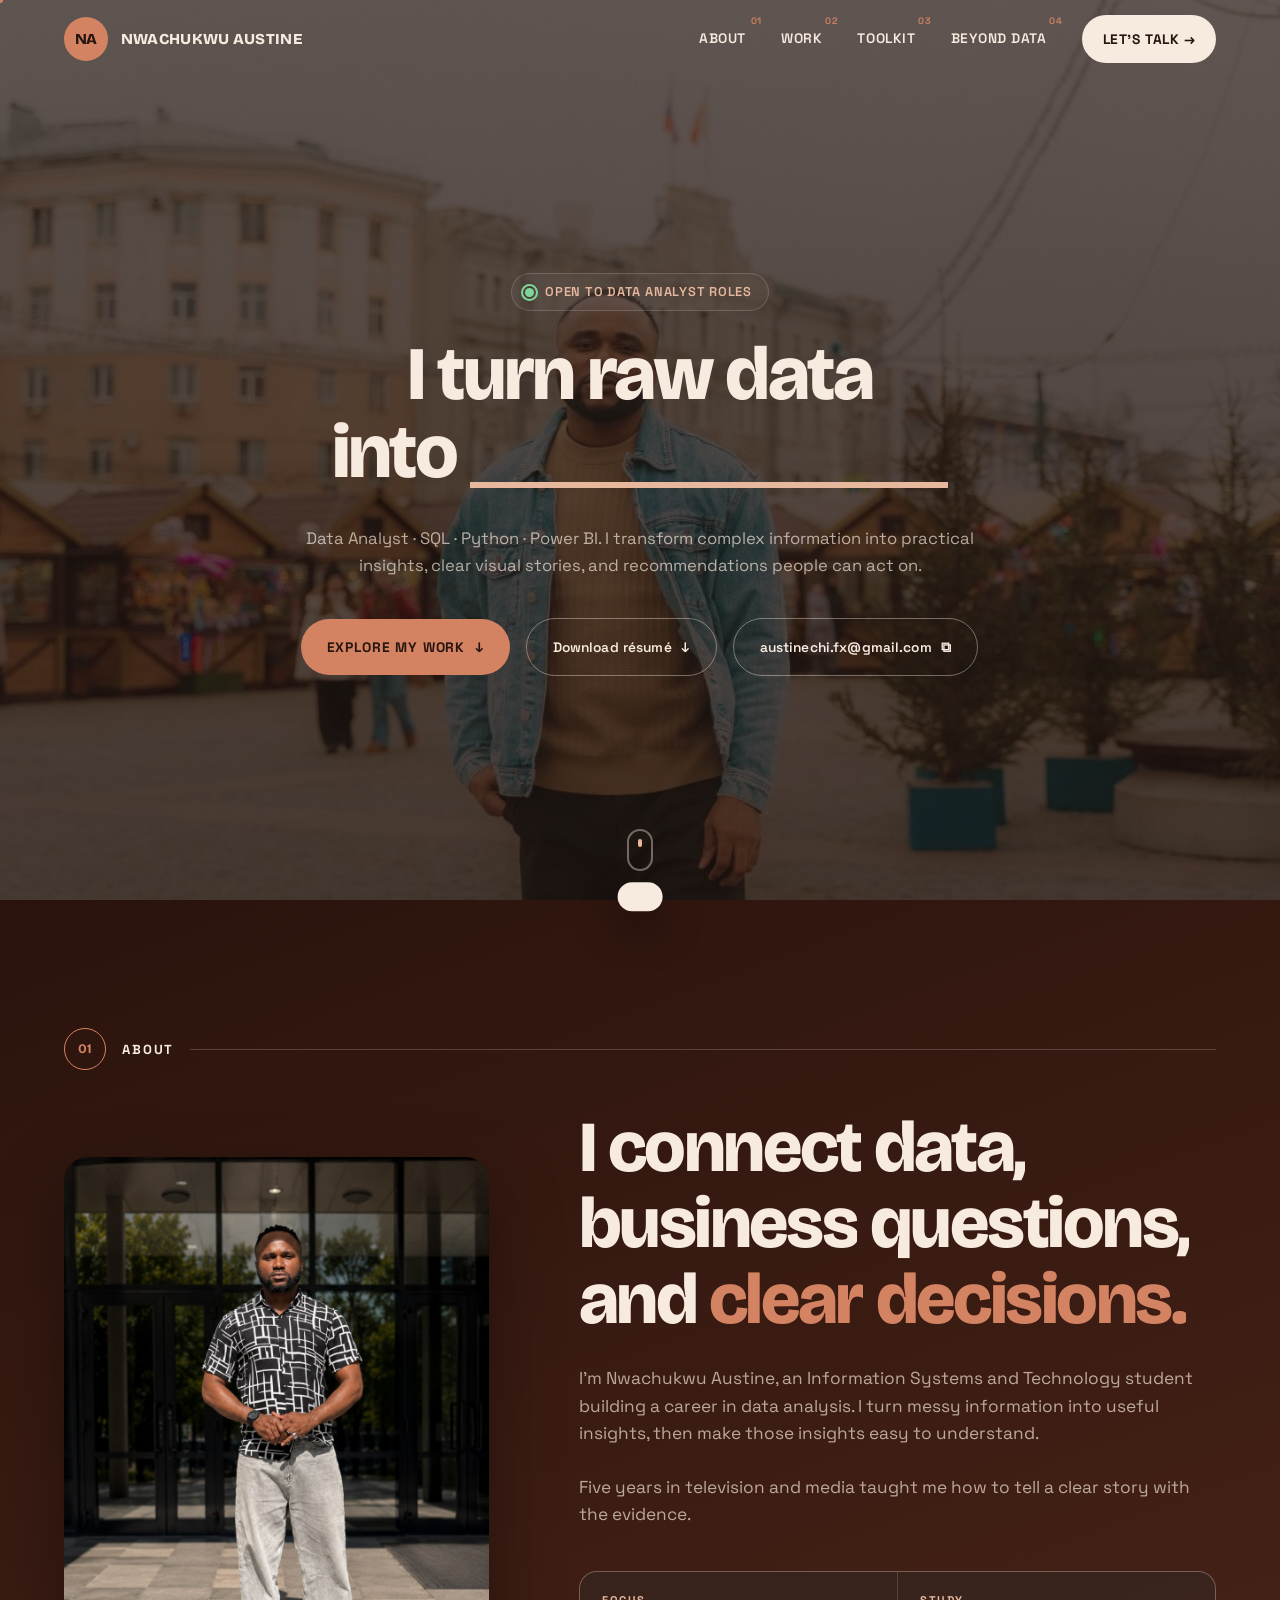
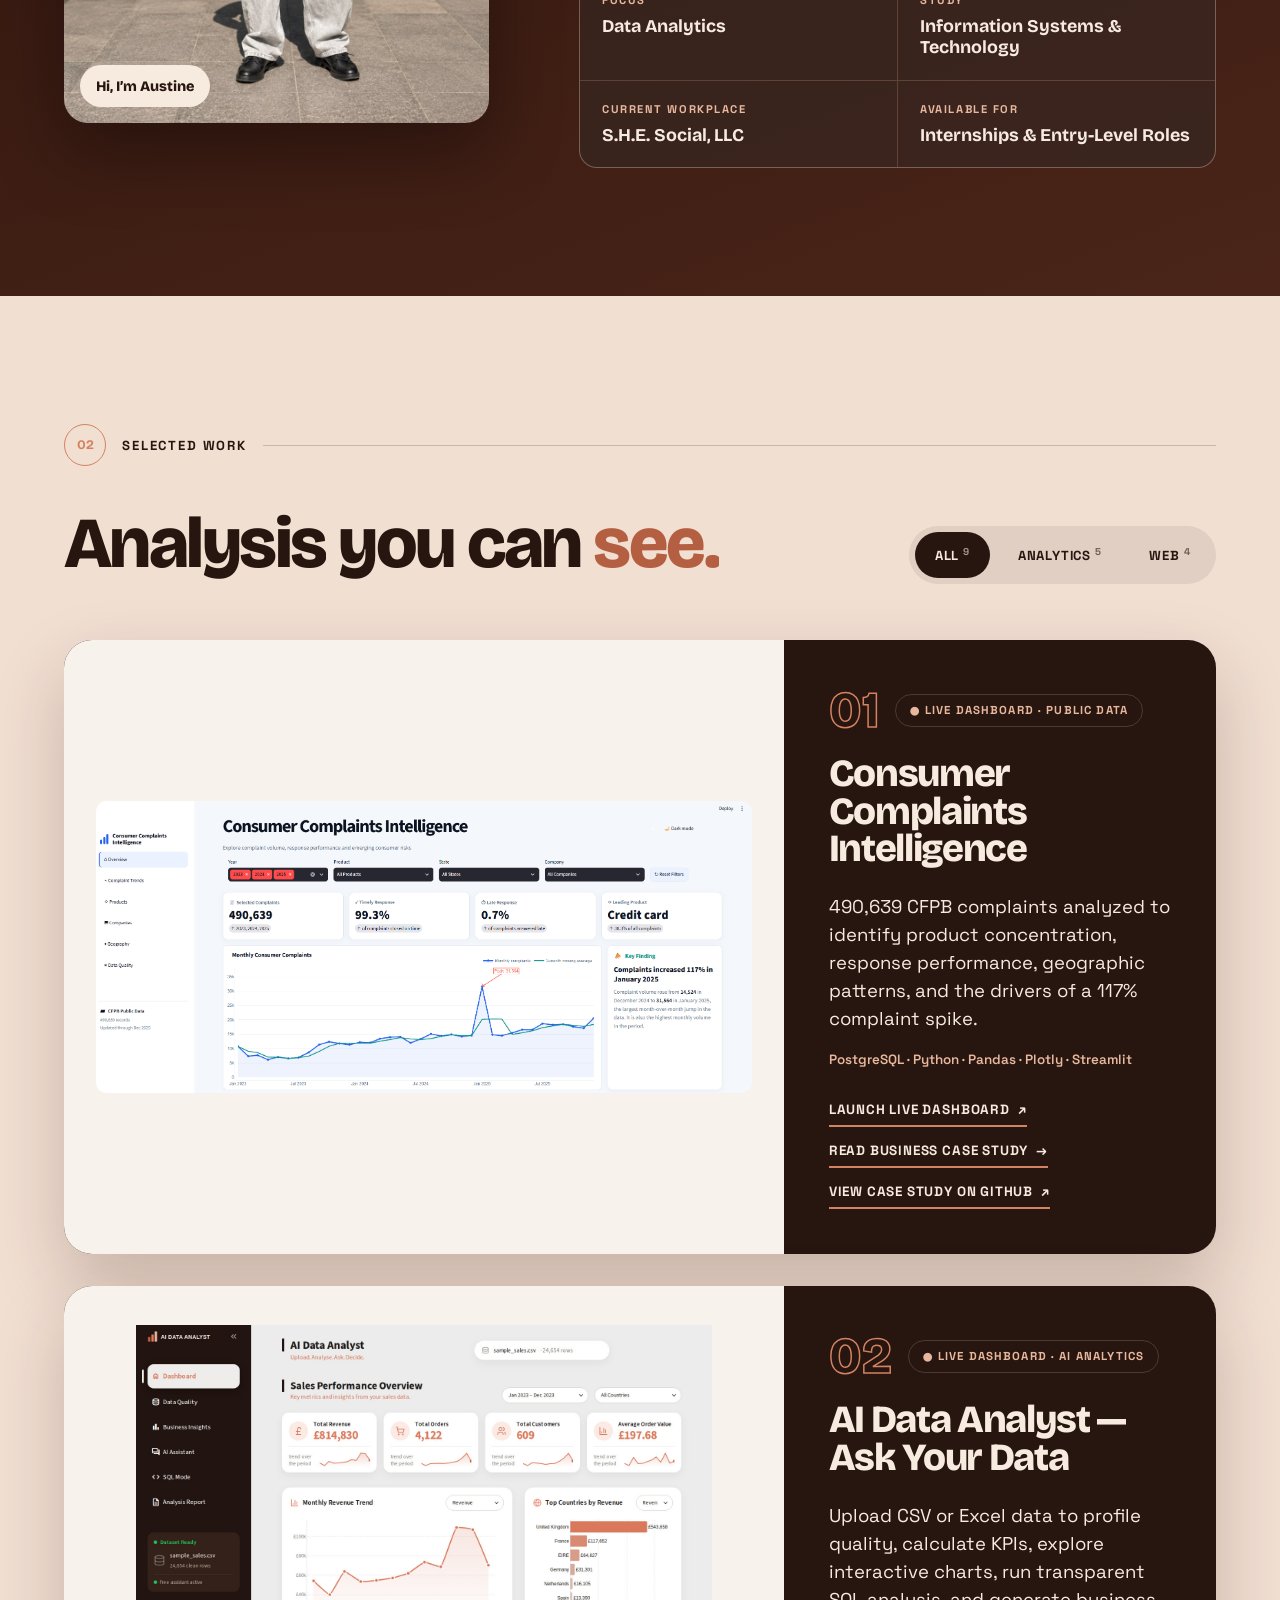
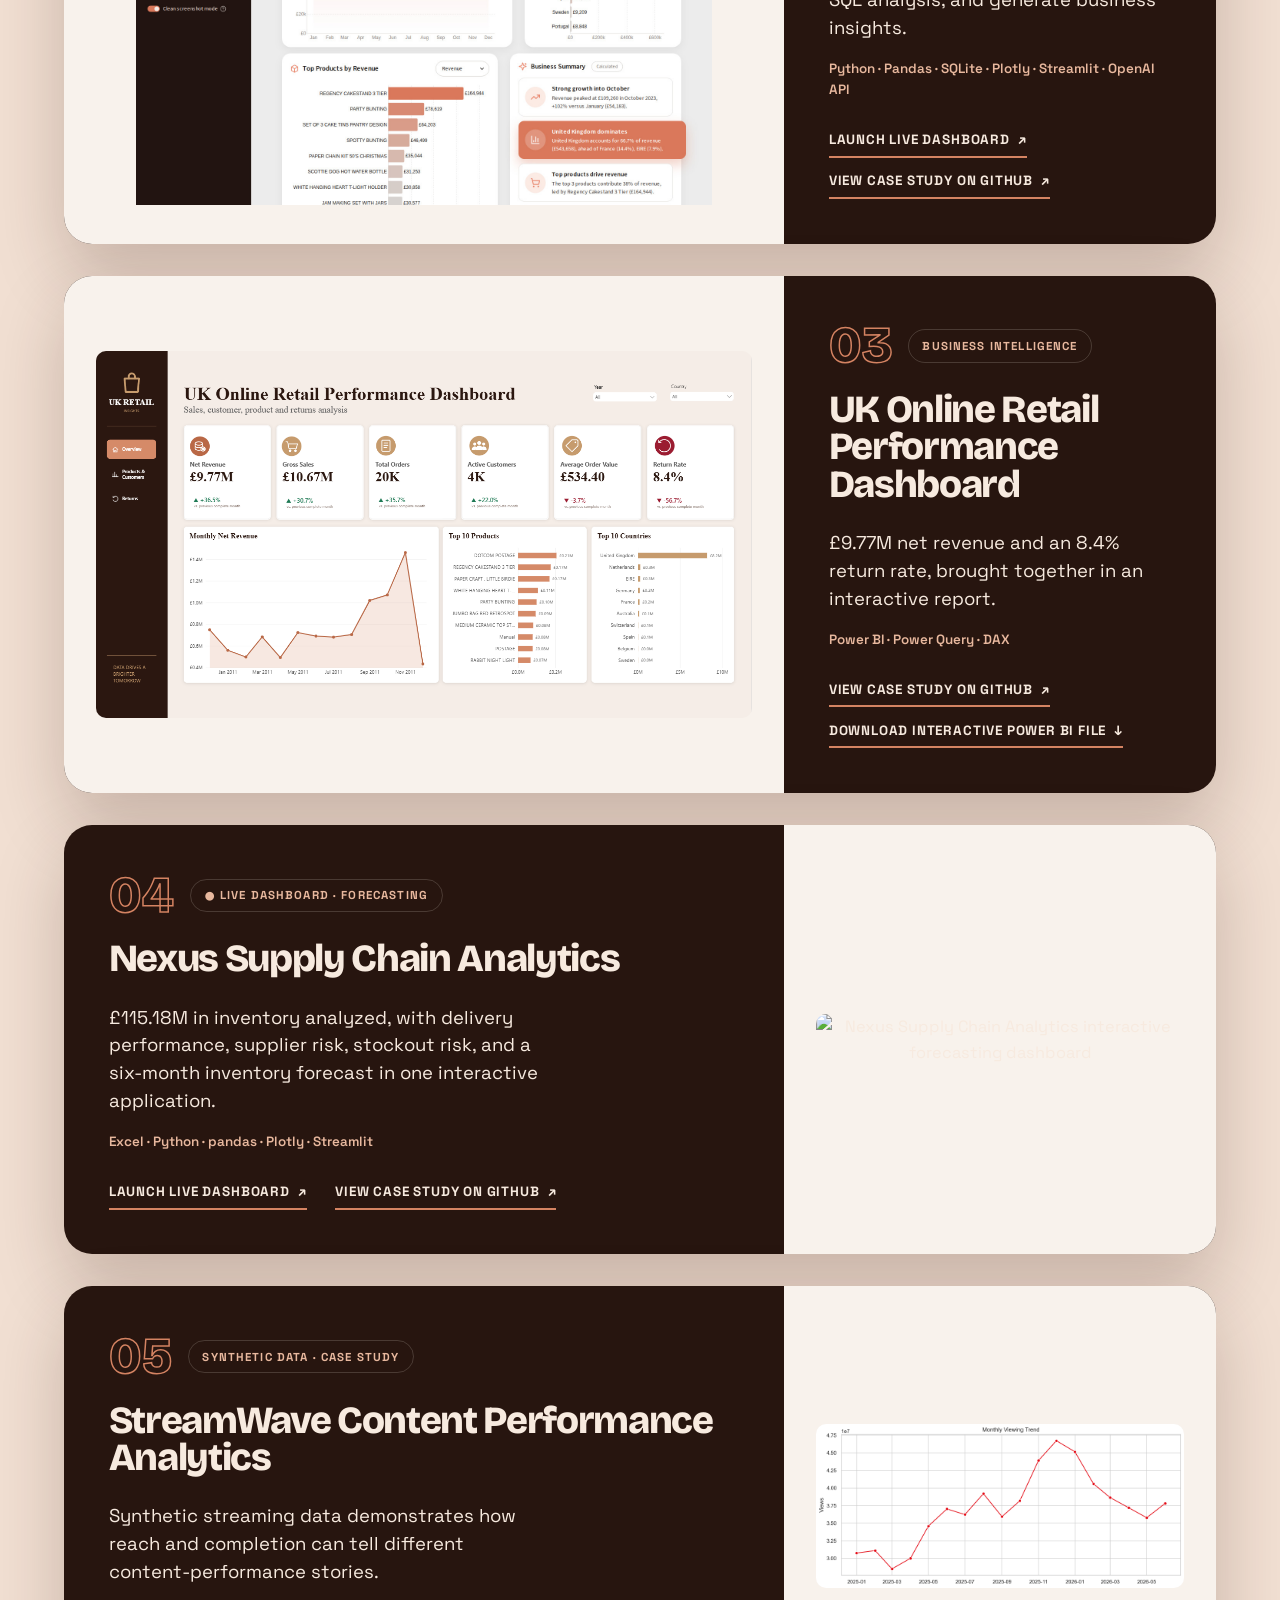
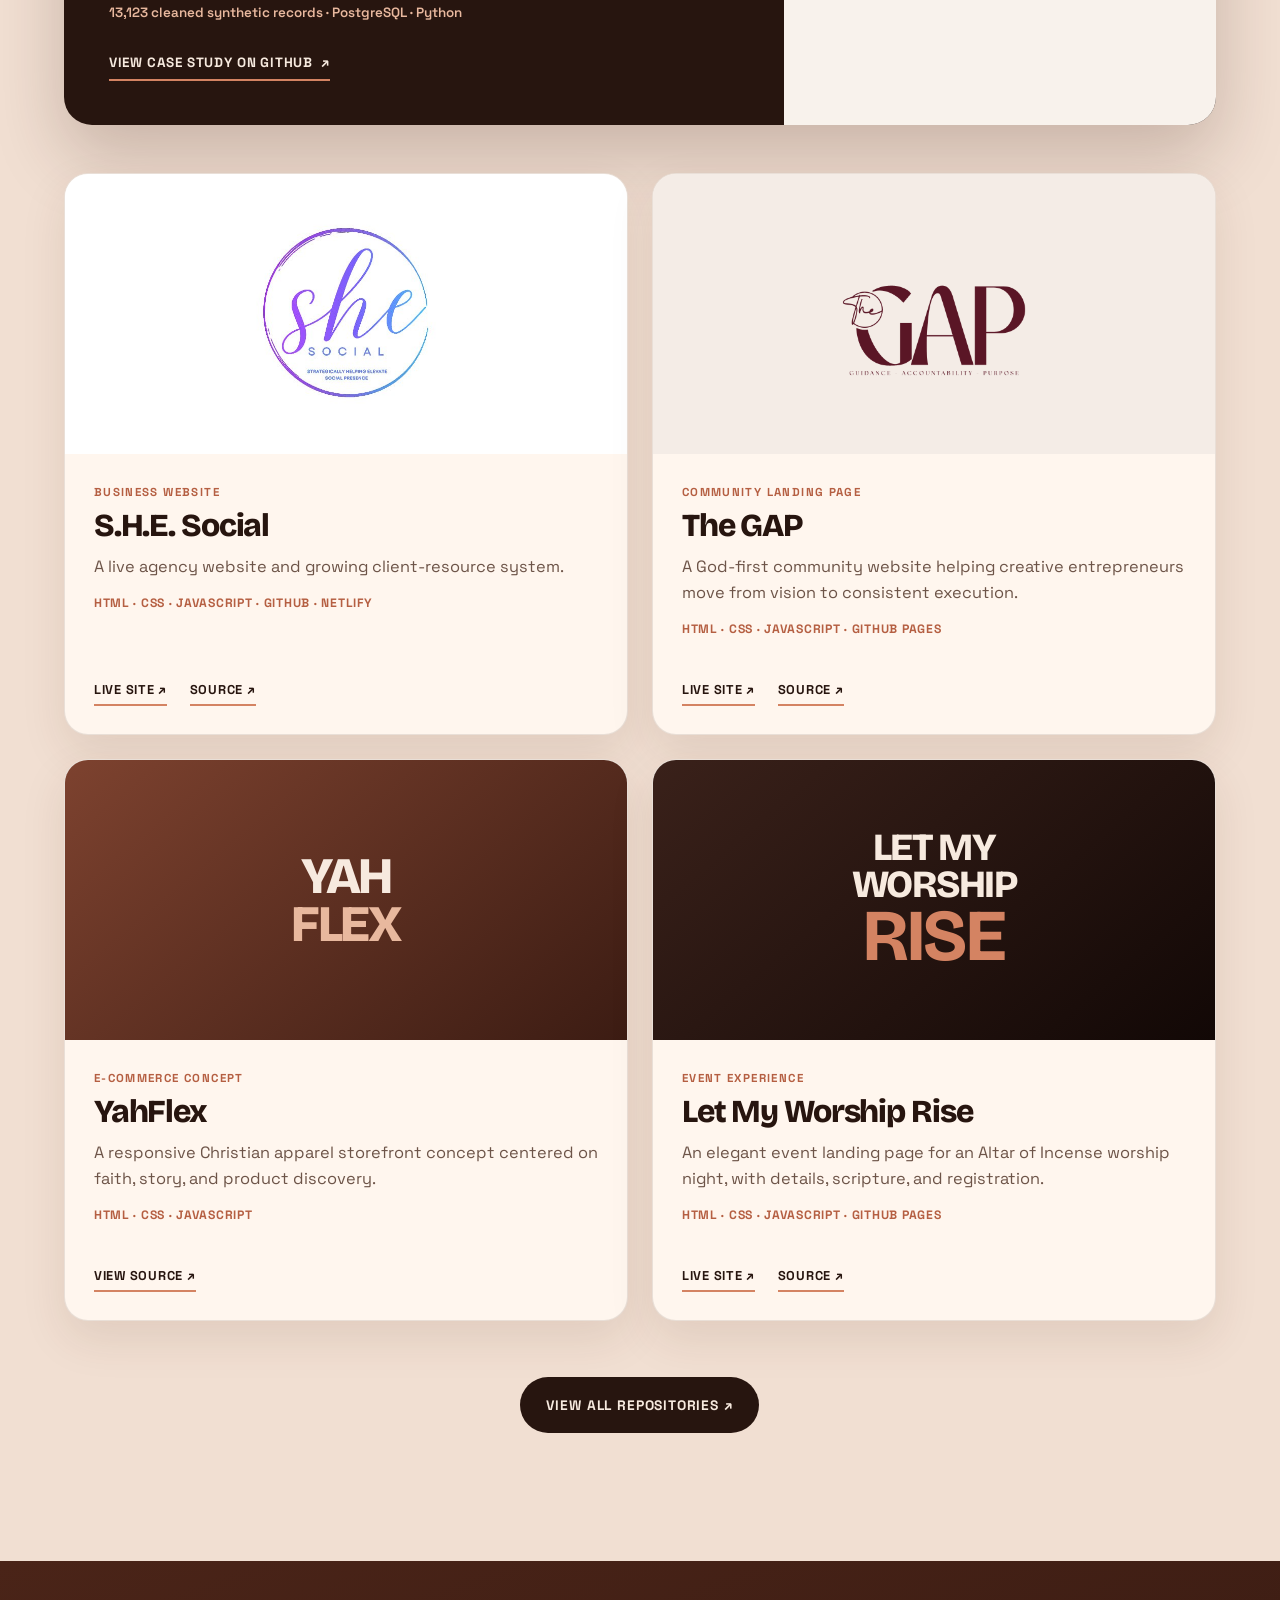
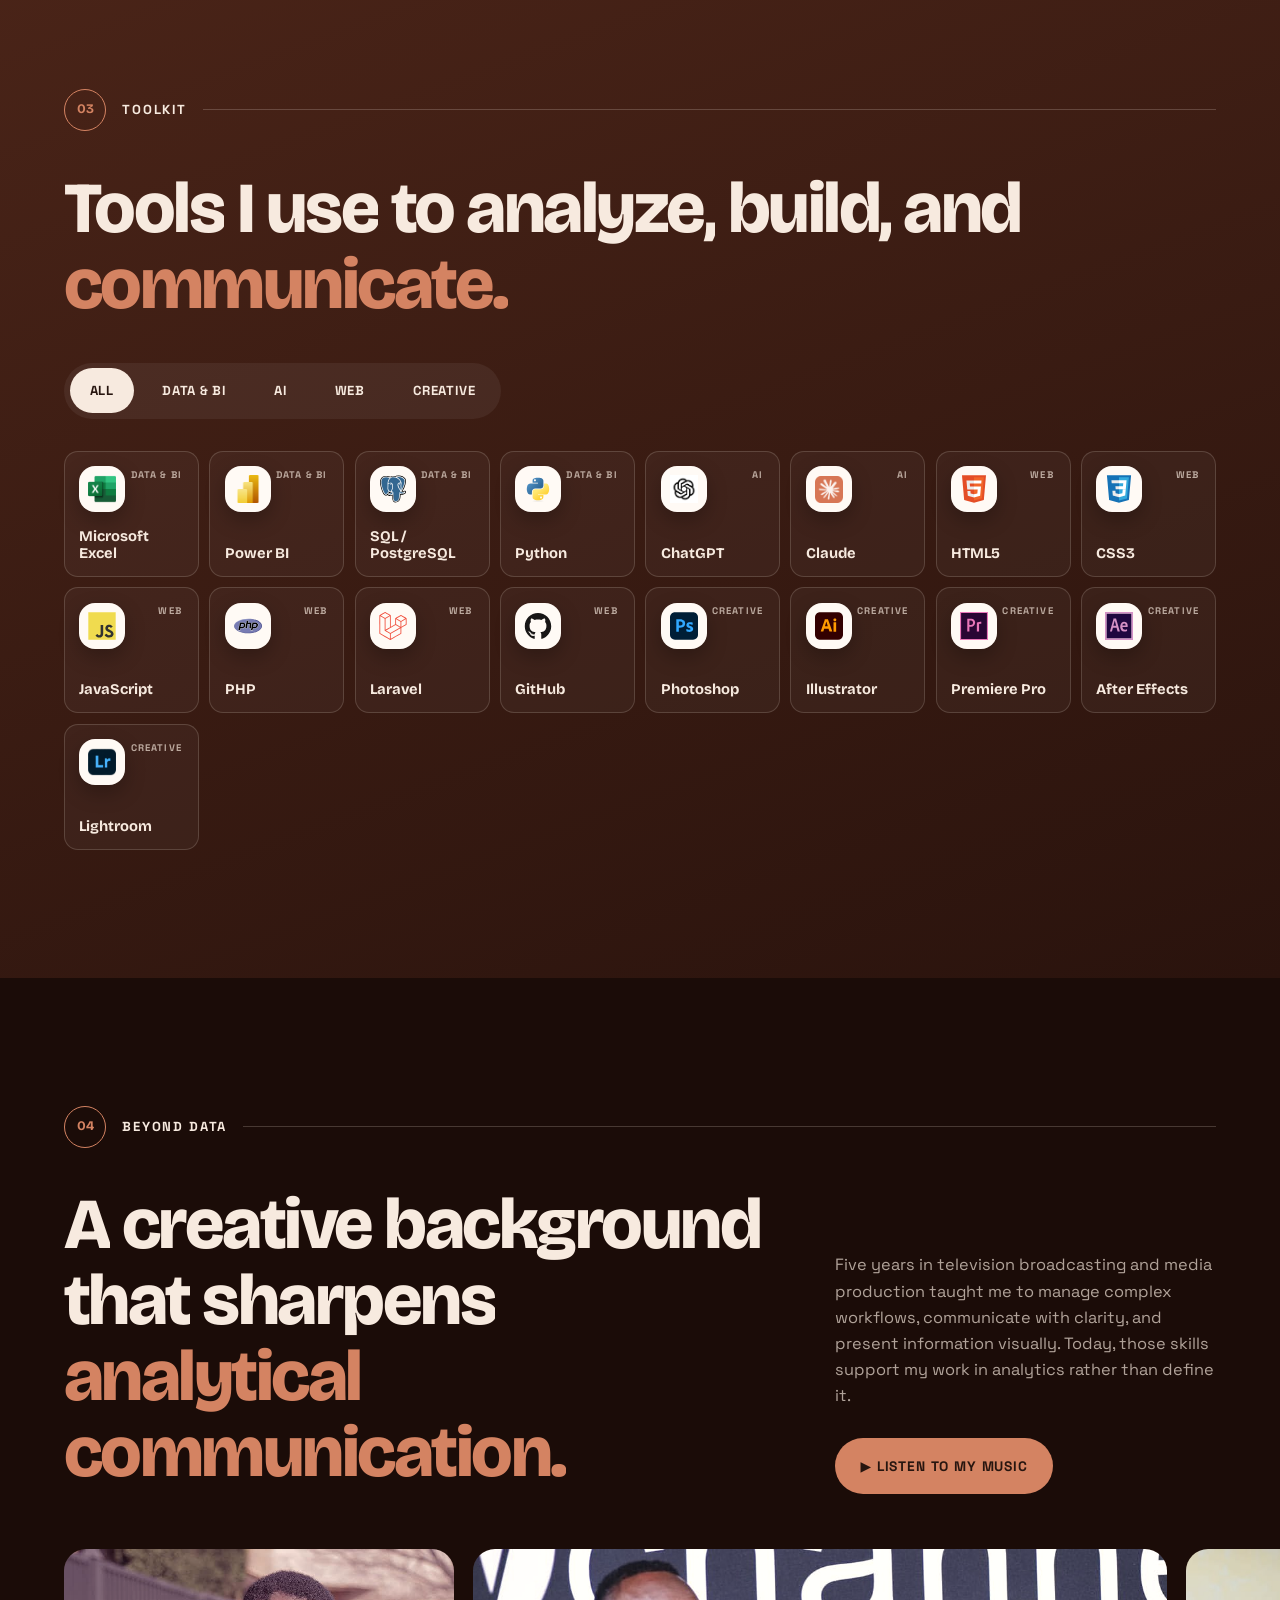
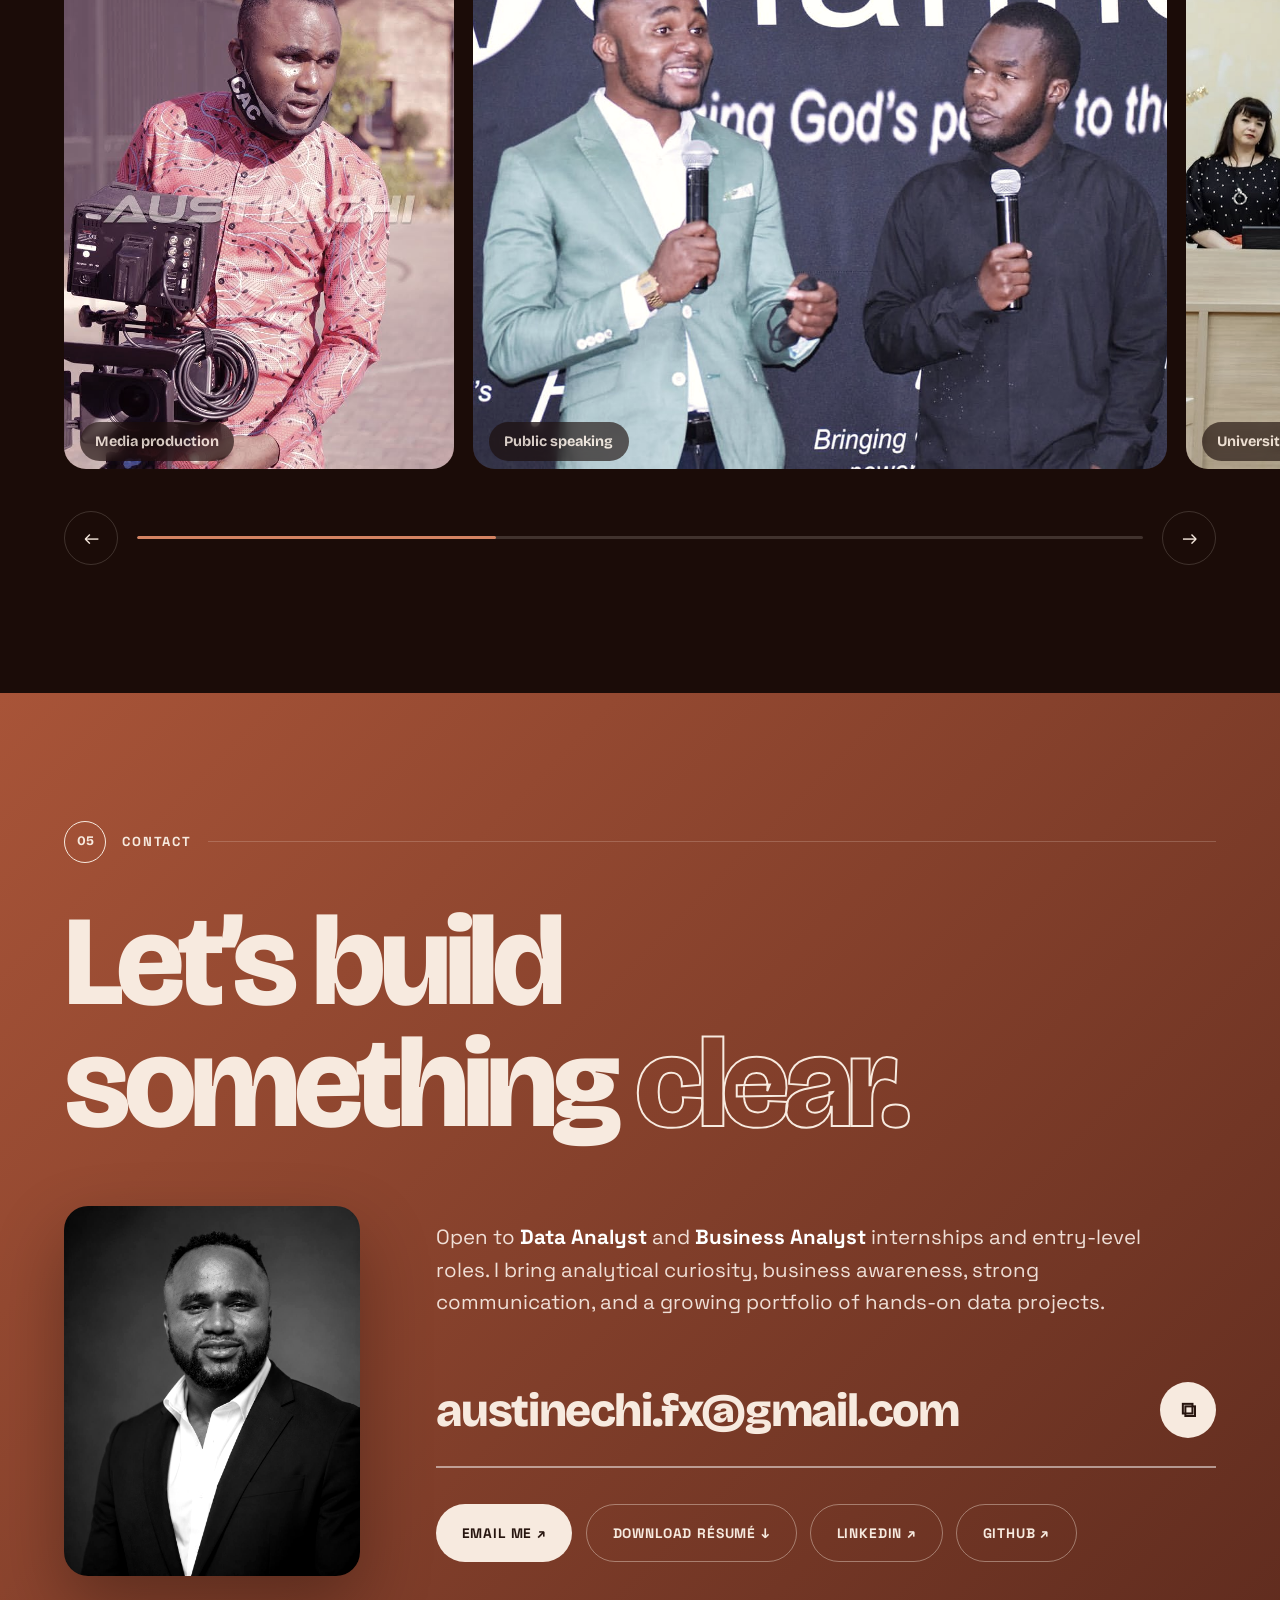
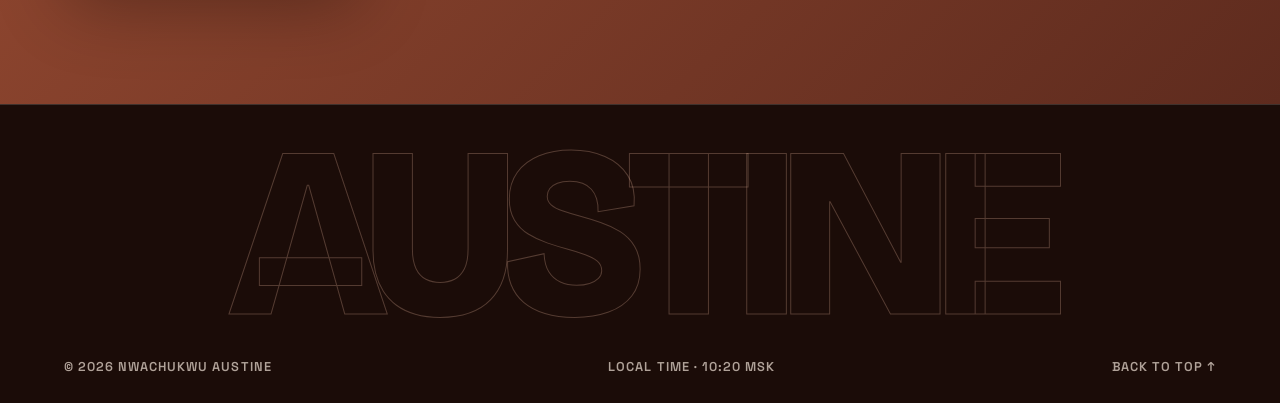
==== commit 99c27004: "Align portfolio project order with profile" ====
--- a/index.html
+++ b/index.html
@@ -111,7 +111,7 @@
       </div>
 
       <div class="work-list">
-        <!-- Case 1 -->
+<!-- Case 1 -->
         <article class="case reveal" data-cat="analytics" data-tools="sql python pandas plotly streamlit business-analysis">
           <button class="case-image" type="button" data-lightbox="assets/consumer-complaints-dashboard.png" data-cursor="Zoom" aria-label="Enlarge Consumer Complaints Intelligence dashboard">
             <img src="assets/consumer-complaints-dashboard.png" alt="Consumer Complaints Intelligence dashboard showing complaint trends, response performance, products, companies, and geographic analysis">
@@ -129,14 +129,12 @@
           </div>
         </article>
 
-        <!-- Case 2 -->
-        <article class="case reverse reveal" data-cat="analytics" data-tools="sql python matplotlib">
-          <button class="case-image" type="button" data-lightbox="assets/streamwave-monthly-views.png" data-cursor="Zoom" aria-label="Enlarge StreamWave chart">
-            <img src="assets/streamwave-monthly-views.png" alt="StreamWave monthly viewing trend analytics chart">
-          </button>
-          <div class="case-body"><div class="case-top"><span class="case-num">02</span><span class="case-kind">SQL + Python Analytics</span></div>
-            <h3>StreamWave Content Performance Analytics</h3><p class="case-insight">Drama led in reach. Animation had the highest completion rate.</p><p class="case-method">13,123 cleaned records · PostgreSQL · Python</p>
-            <div class="case-actions"><a class="link-arrow" href="https://github.com/austinechi1/StreamWave_Analytics_Portfolio" target="_blank" rel="noopener" data-cursor="Open">View case study on GitHub <span>↗</span></a></div>
+        <!-- Case 5 -->
+        <article class="case reveal" data-cat="analytics" data-tools="python pandas sql plotly streamlit ai">
+          <button class="case-image" type="button" data-lightbox="assets/ai-data-analyst-dashboard.jpg?v=20261004-4" data-cursor="Zoom" aria-label="Enlarge AI Data Analyst dashboard"><img src="assets/ai-data-analyst-dashboard.jpg?v=20261004-4" alt="AI Data Analyst interactive Streamlit dashboard with sales KPIs, revenue trends, country analysis, and data filters"></button>
+          <div class="case-body"><div class="case-top"><span class="case-num">02</span><span class="case-kind">● Live Dashboard · AI Analytics</span></div>
+            <h3>AI Data Analyst — Ask Your Data</h3><p class="case-insight">Upload CSV or Excel data to profile quality, calculate KPIs, explore interactive charts, run transparent SQL analysis, and generate business insights.</p><p class="case-method">Python · Pandas · SQLite · Plotly · Streamlit · OpenAI API</p>
+            <div class="case-actions"><a class="link-arrow" href="https://austine-ai-data-analyst.streamlit.app/" target="_blank" rel="noopener">Launch live dashboard <span>↗</span></a><a class="link-arrow" href="https://github.com/austinechi1/AI-Data-Analyst" target="_blank" rel="noopener">View case study on GitHub <span>↗</span></a></div>
           </div>
         </article>
 
@@ -158,16 +156,18 @@
           </div>
         </article>
 
-        <!-- Case 5 -->
-        <article class="case reveal" data-cat="analytics" data-tools="python pandas sql plotly streamlit ai">
-          <button class="case-image" type="button" data-lightbox="assets/ai-data-analyst-dashboard.jpg?v=20261004-4" data-cursor="Zoom" aria-label="Enlarge AI Data Analyst dashboard"><img src="assets/ai-data-analyst-dashboard.jpg?v=20261004-4" alt="AI Data Analyst interactive Streamlit dashboard with sales KPIs, revenue trends, country analysis, and data filters"></button>
-          <div class="case-body"><div class="case-top"><span class="case-num">05</span><span class="case-kind">● Live Dashboard · AI Analytics</span></div>
-            <h3>AI Data Analyst — Ask Your Data</h3><p class="case-insight">Upload CSV or Excel data to profile quality, calculate KPIs, explore interactive charts, run transparent SQL analysis, and generate business insights.</p><p class="case-method">Python · Pandas · SQLite · Plotly · Streamlit · OpenAI API</p>
-            <div class="case-actions"><a class="link-arrow" href="https://austine-ai-data-analyst.streamlit.app/" target="_blank" rel="noopener">Launch live dashboard <span>↗</span></a><a class="link-arrow" href="https://github.com/austinechi1/AI-Data-Analyst" target="_blank" rel="noopener">View case study on GitHub <span>↗</span></a></div>
-          </div>
-        </article>
-
-        <!-- Web projects -->
+        <!-- Case 2 -->
+        <article class="case reverse reveal" data-cat="analytics" data-tools="sql python matplotlib">
+          <button class="case-image" type="button" data-lightbox="assets/streamwave-monthly-views.png" data-cursor="Zoom" aria-label="Enlarge StreamWave chart">
+            <img src="assets/streamwave-monthly-views.png" alt="StreamWave monthly viewing trend analytics chart">
+          </button>
+          <div class="case-body"><div class="case-top"><span class="case-num">05</span><span class="case-kind">Synthetic Data · Case Study</span></div>
+            <h3>StreamWave Content Performance Analytics</h3><p class="case-insight">Synthetic streaming data demonstrates how reach and completion can tell different content-performance stories.</p><p class="case-method">13,123 cleaned synthetic records · PostgreSQL · Python</p>
+            <div class="case-actions"><a class="link-arrow" href="https://github.com/austinechi1/StreamWave_Analytics_Portfolio" target="_blank" rel="noopener" data-cursor="Open">View case study on GitHub <span>↗</span></a></div>
+          </div>
+        </article>
+
+                <!-- Web projects -->
         <div class="web-grid">
           <article class="web-card reveal" data-cat="web" data-tools="html css js github" data-tilt>
             <div class="web-visual web-she"><img src="assets/she-social-logo.jpg" alt="S.H.E. Social logo"></div>
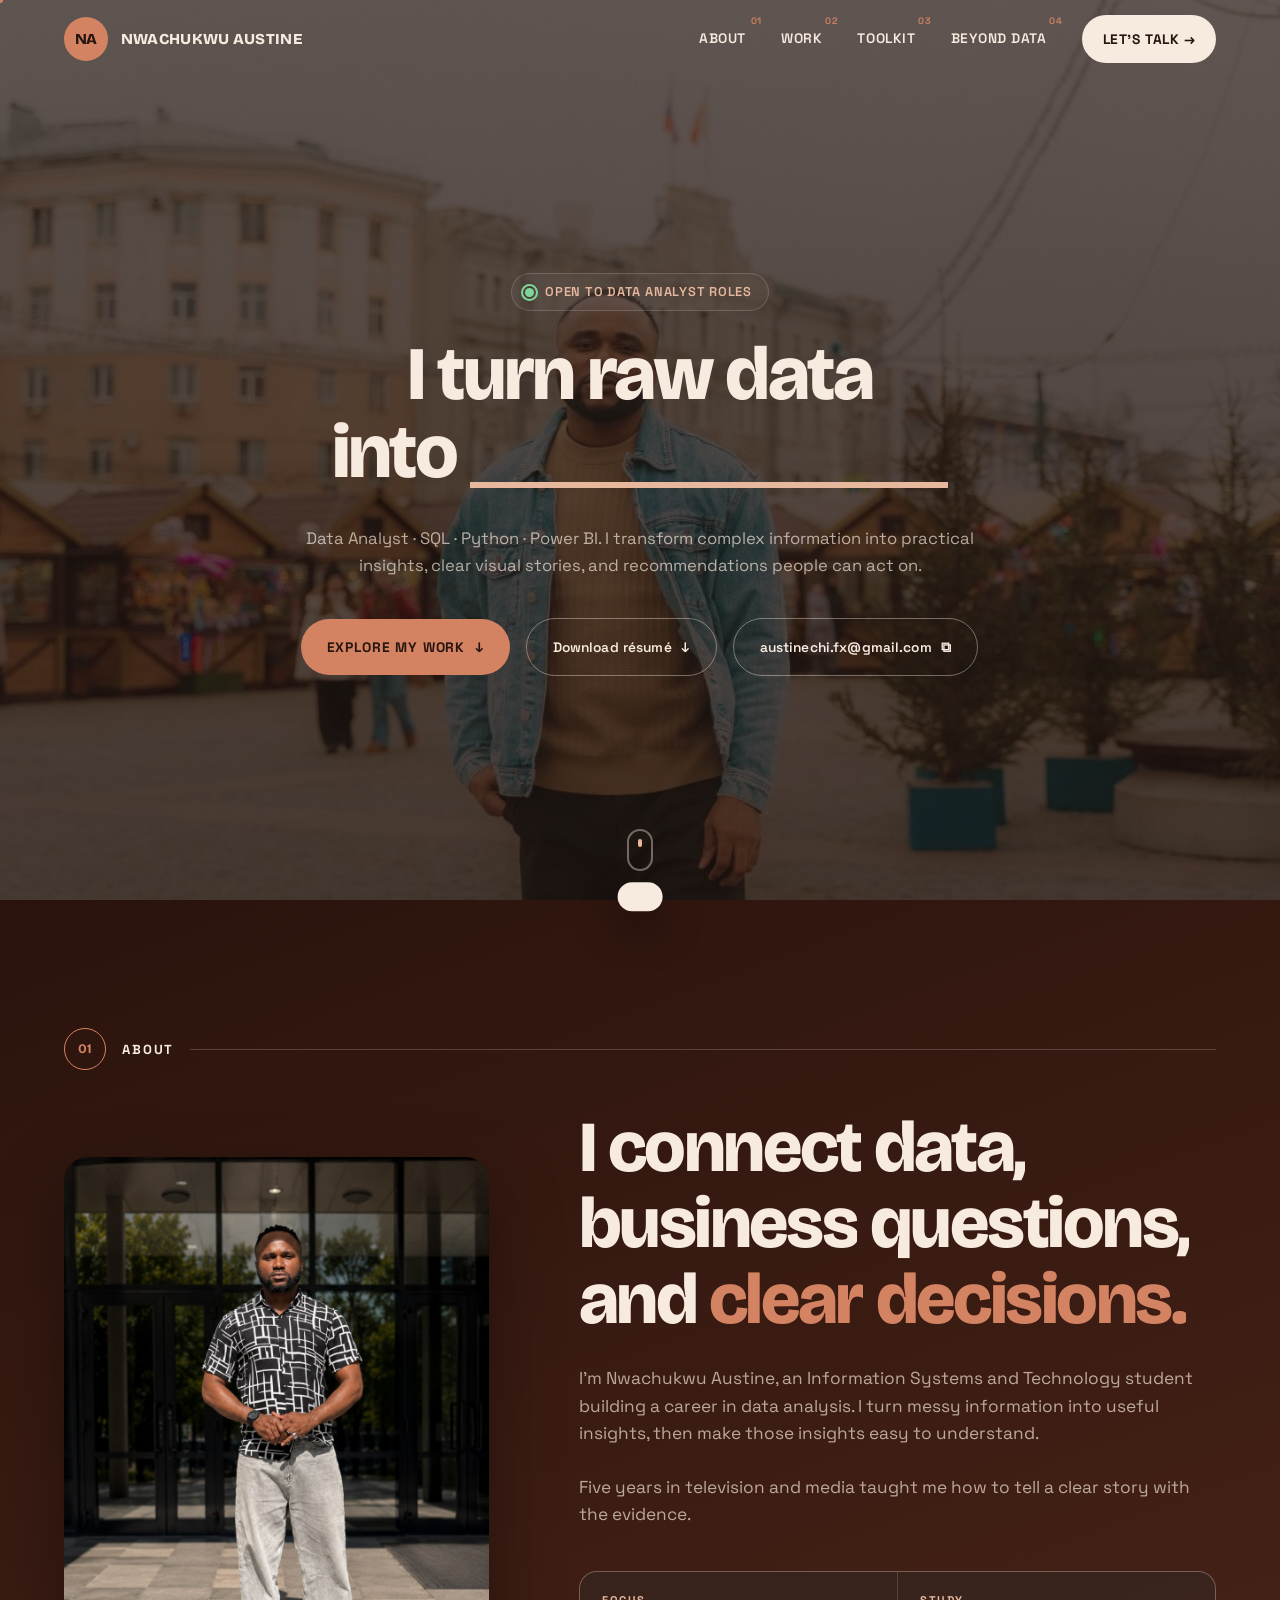
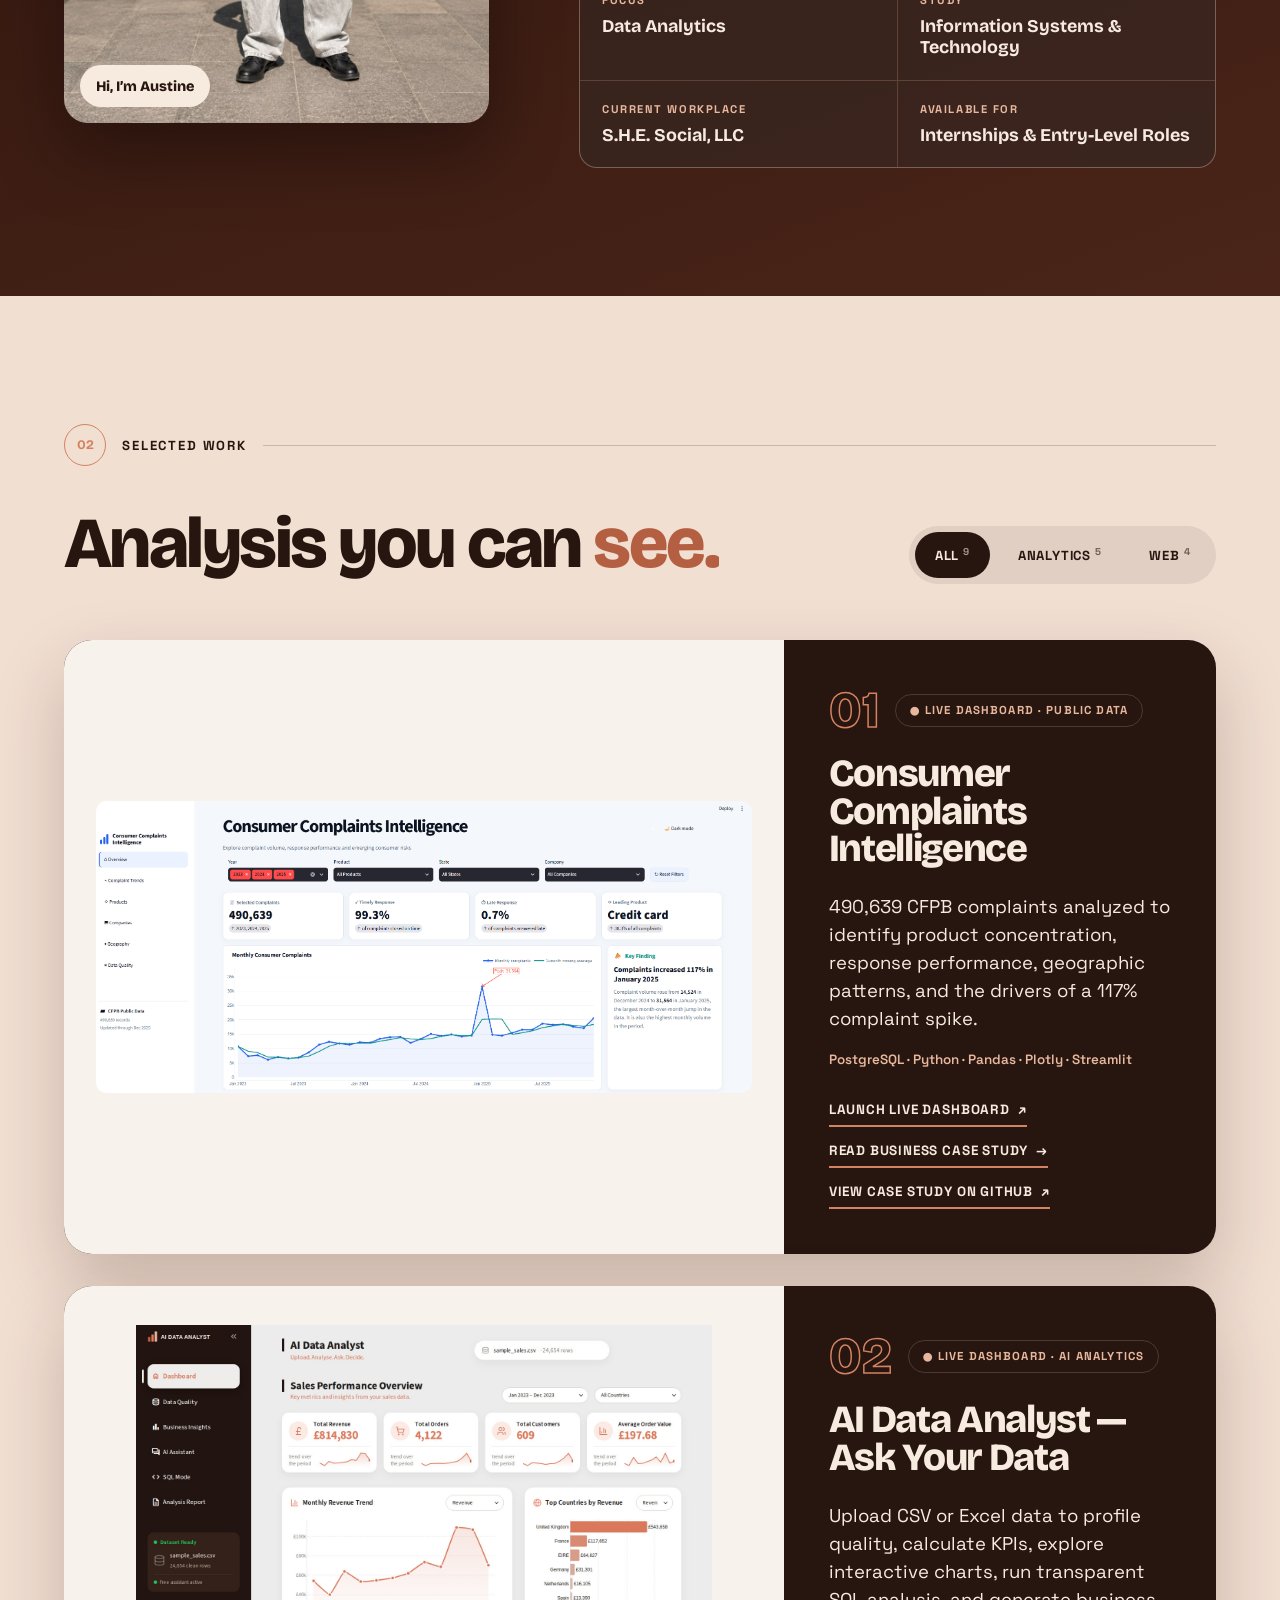
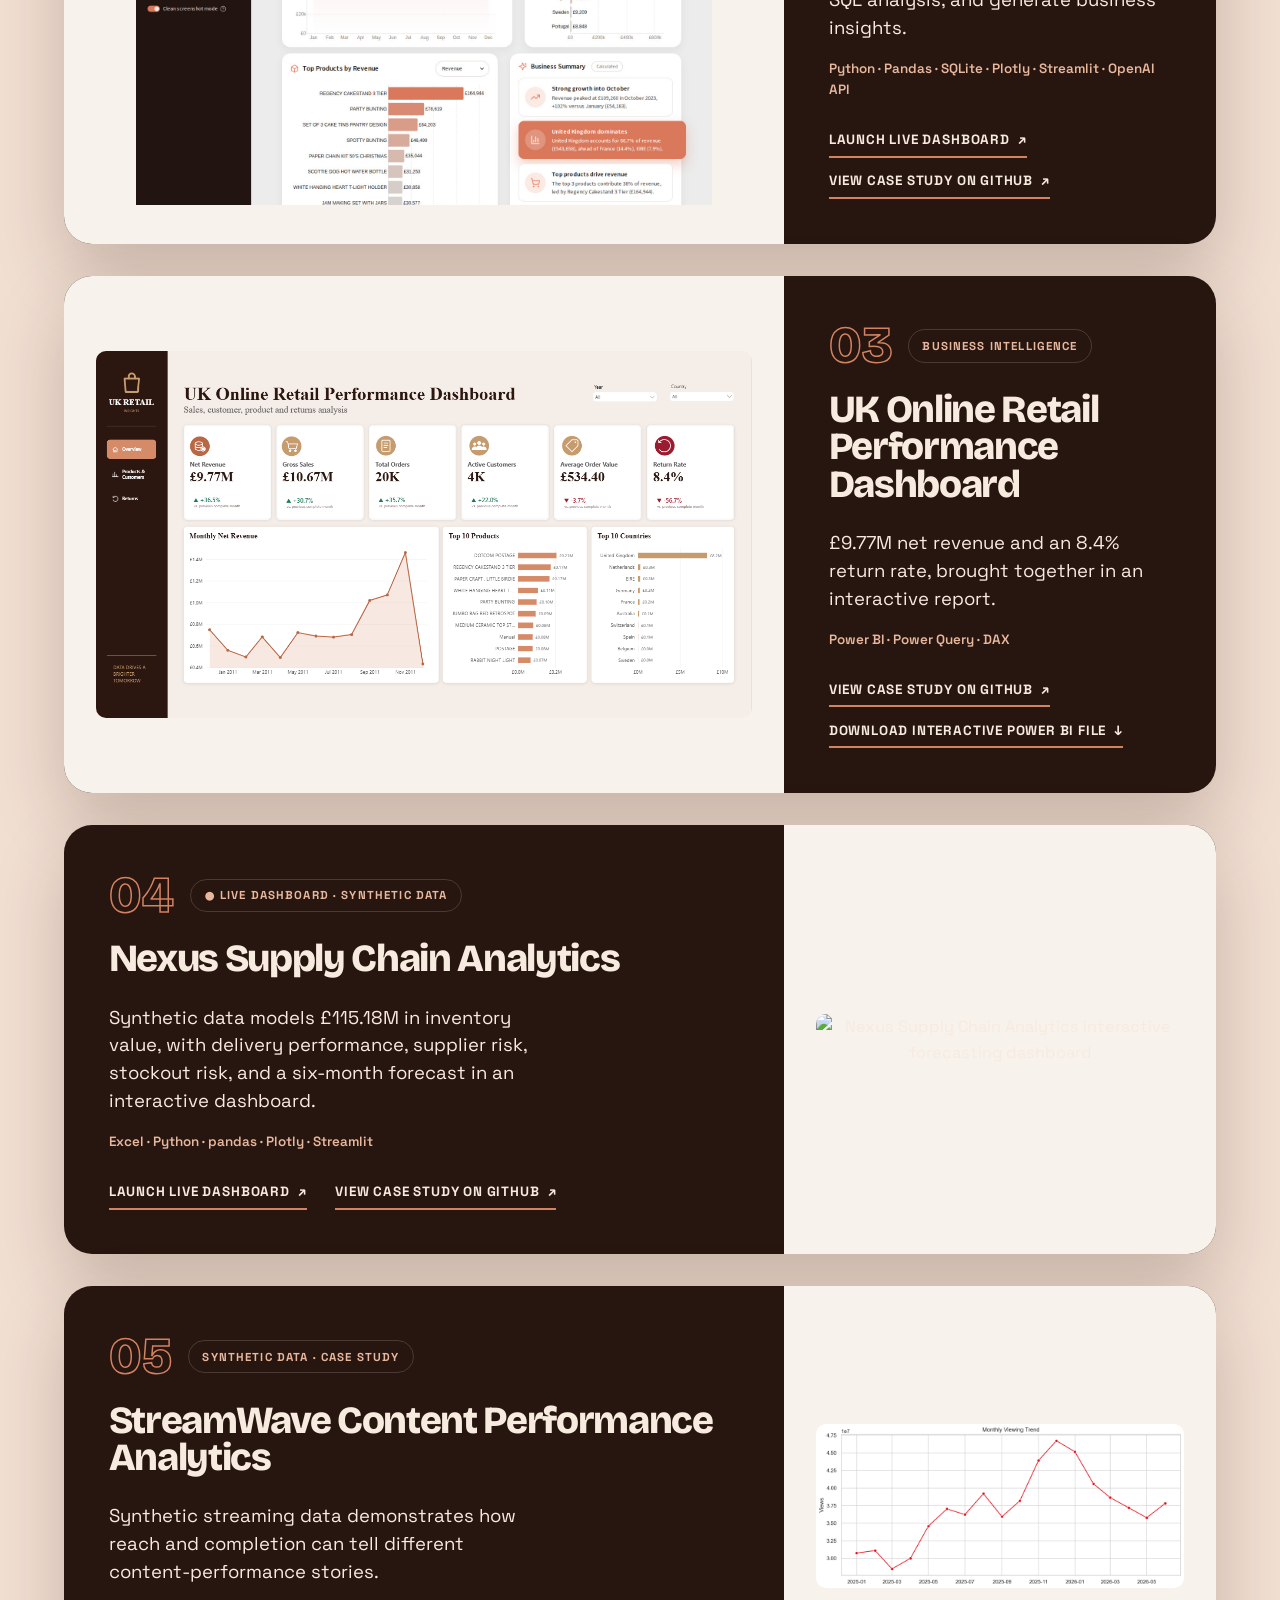
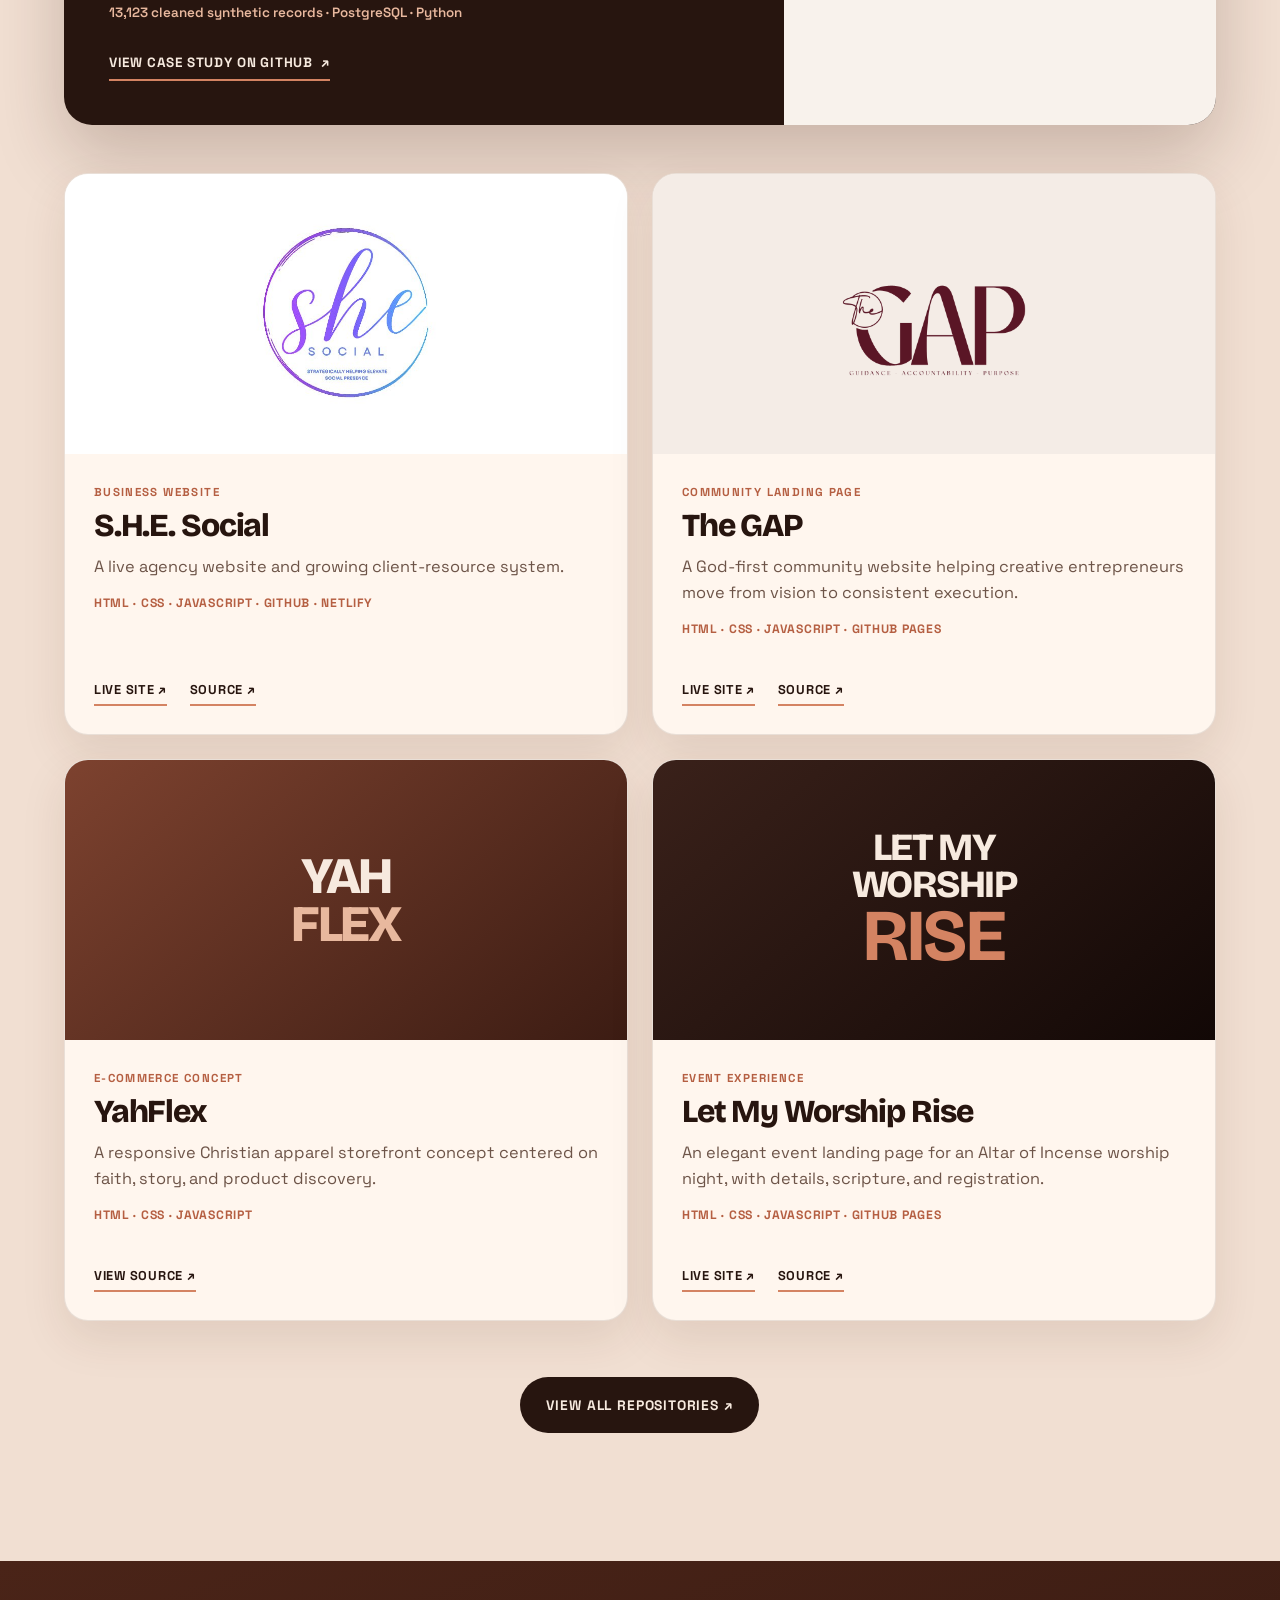
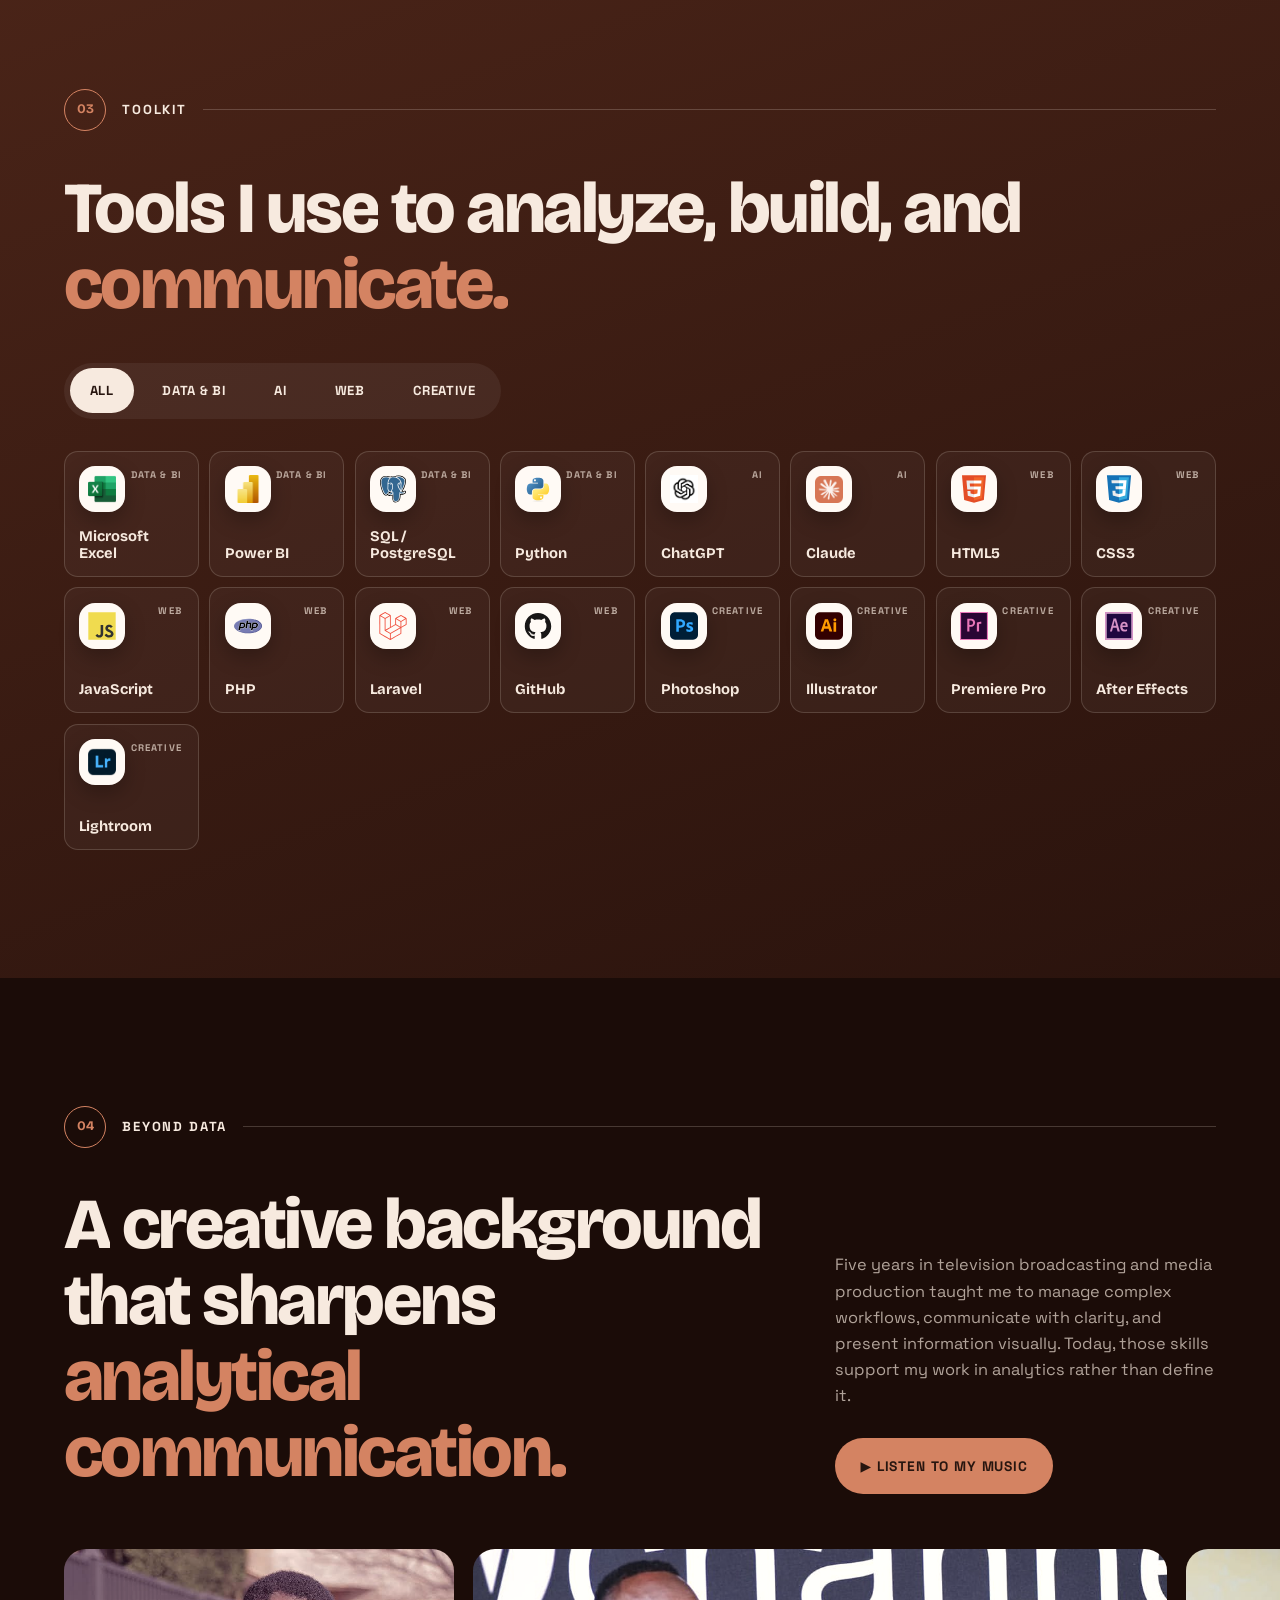
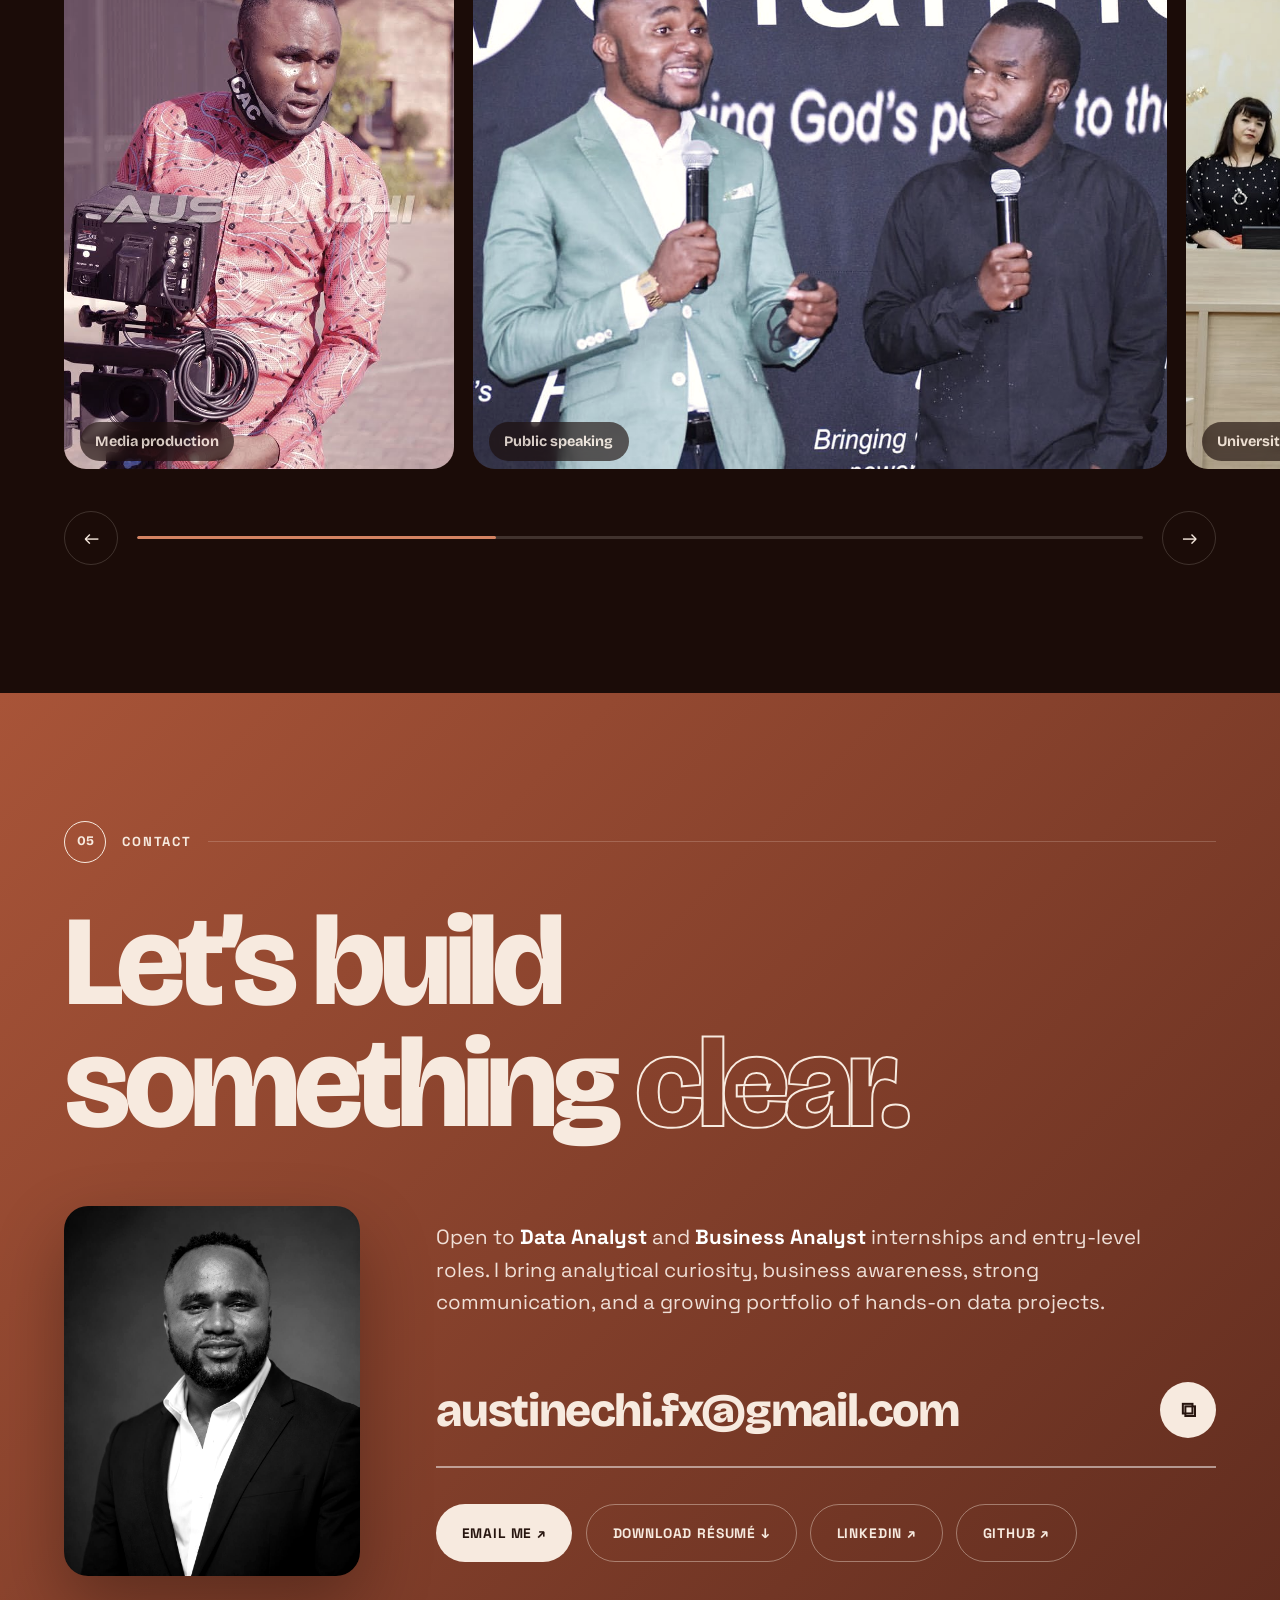
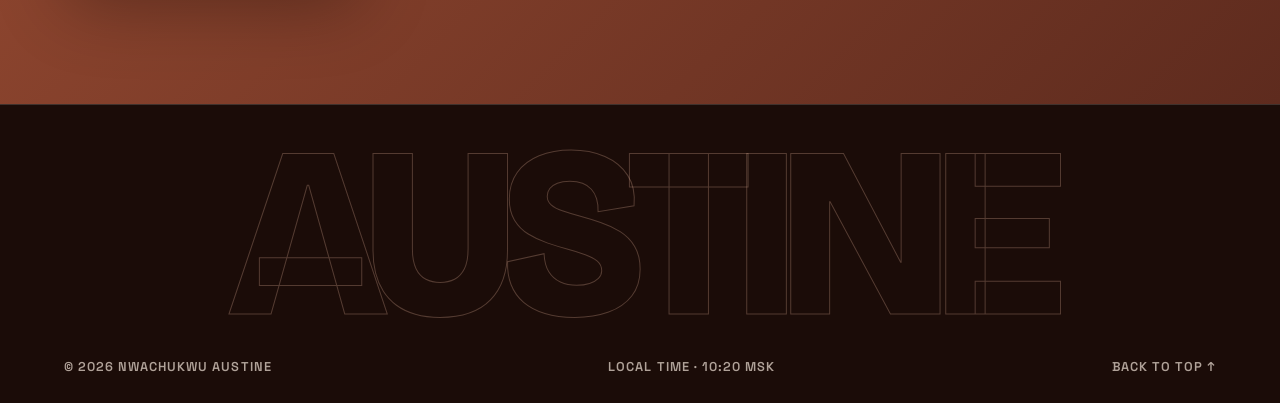
==== commit d69d8a31: "Clarify synthetic data in portfolio case study" ====
--- a/index.html
+++ b/index.html
@@ -129,7 +129,7 @@
           </div>
         </article>
 
-        <!-- Case 5 -->
+        <!-- Case 2 -->
         <article class="case reveal" data-cat="analytics" data-tools="python pandas sql plotly streamlit ai">
           <button class="case-image" type="button" data-lightbox="assets/ai-data-analyst-dashboard.jpg?v=20261004-4" data-cursor="Zoom" aria-label="Enlarge AI Data Analyst dashboard"><img src="assets/ai-data-analyst-dashboard.jpg?v=20261004-4" alt="AI Data Analyst interactive Streamlit dashboard with sales KPIs, revenue trends, country analysis, and data filters"></button>
           <div class="case-body"><div class="case-top"><span class="case-num">02</span><span class="case-kind">● Live Dashboard · AI Analytics</span></div>
@@ -150,13 +150,13 @@
         <!-- Case 4 -->
         <article class="case reverse reveal" data-cat="analytics" data-tools="excel python pandas plotly streamlit forecasting">
           <button class="case-image" type="button" data-lightbox="https://raw.githubusercontent.com/austinechi1/Nexus-Supply-Chain-Analytics/main/nexus-forecast-final.jpg" data-cursor="Zoom" aria-label="Enlarge Nexus Supply Chain Analytics dashboard"><img src="https://raw.githubusercontent.com/austinechi1/Nexus-Supply-Chain-Analytics/main/nexus-forecast-final.jpg" alt="Nexus Supply Chain Analytics interactive forecasting dashboard"></button>
-          <div class="case-body"><div class="case-top"><span class="case-num">04</span><span class="case-kind">● Live Dashboard · Forecasting</span></div>
-            <h3>Nexus Supply Chain Analytics</h3><p class="case-insight">£115.18M in inventory analyzed, with delivery performance, supplier risk, stockout risk, and a six-month inventory forecast in one interactive application.</p><p class="case-method">Excel · Python · pandas · Plotly · Streamlit</p>
+          <div class="case-body"><div class="case-top"><span class="case-num">04</span><span class="case-kind">● Live Dashboard · Synthetic Data</span></div>
+            <h3>Nexus Supply Chain Analytics</h3><p class="case-insight">Synthetic data models £115.18M in inventory value, with delivery performance, supplier risk, stockout risk, and a six-month forecast in an interactive dashboard.</p><p class="case-method">Excel · Python · pandas · Plotly · Streamlit</p>
             <div class="case-actions"><a class="link-arrow" href="https://srlfk2tvpyacbyrvfdyoss.streamlit.app/" target="_blank" rel="noopener">Launch live dashboard <span>↗</span></a><a class="link-arrow" href="https://github.com/austinechi1/Nexus-Supply-Chain-Analytics" target="_blank" rel="noopener">View case study on GitHub <span>↗</span></a></div>
           </div>
         </article>
 
-        <!-- Case 2 -->
+        <!-- Case 5 -->
         <article class="case reverse reveal" data-cat="analytics" data-tools="sql python matplotlib">
           <button class="case-image" type="button" data-lightbox="assets/streamwave-monthly-views.png" data-cursor="Zoom" aria-label="Enlarge StreamWave chart">
             <img src="assets/streamwave-monthly-views.png" alt="StreamWave monthly viewing trend analytics chart">
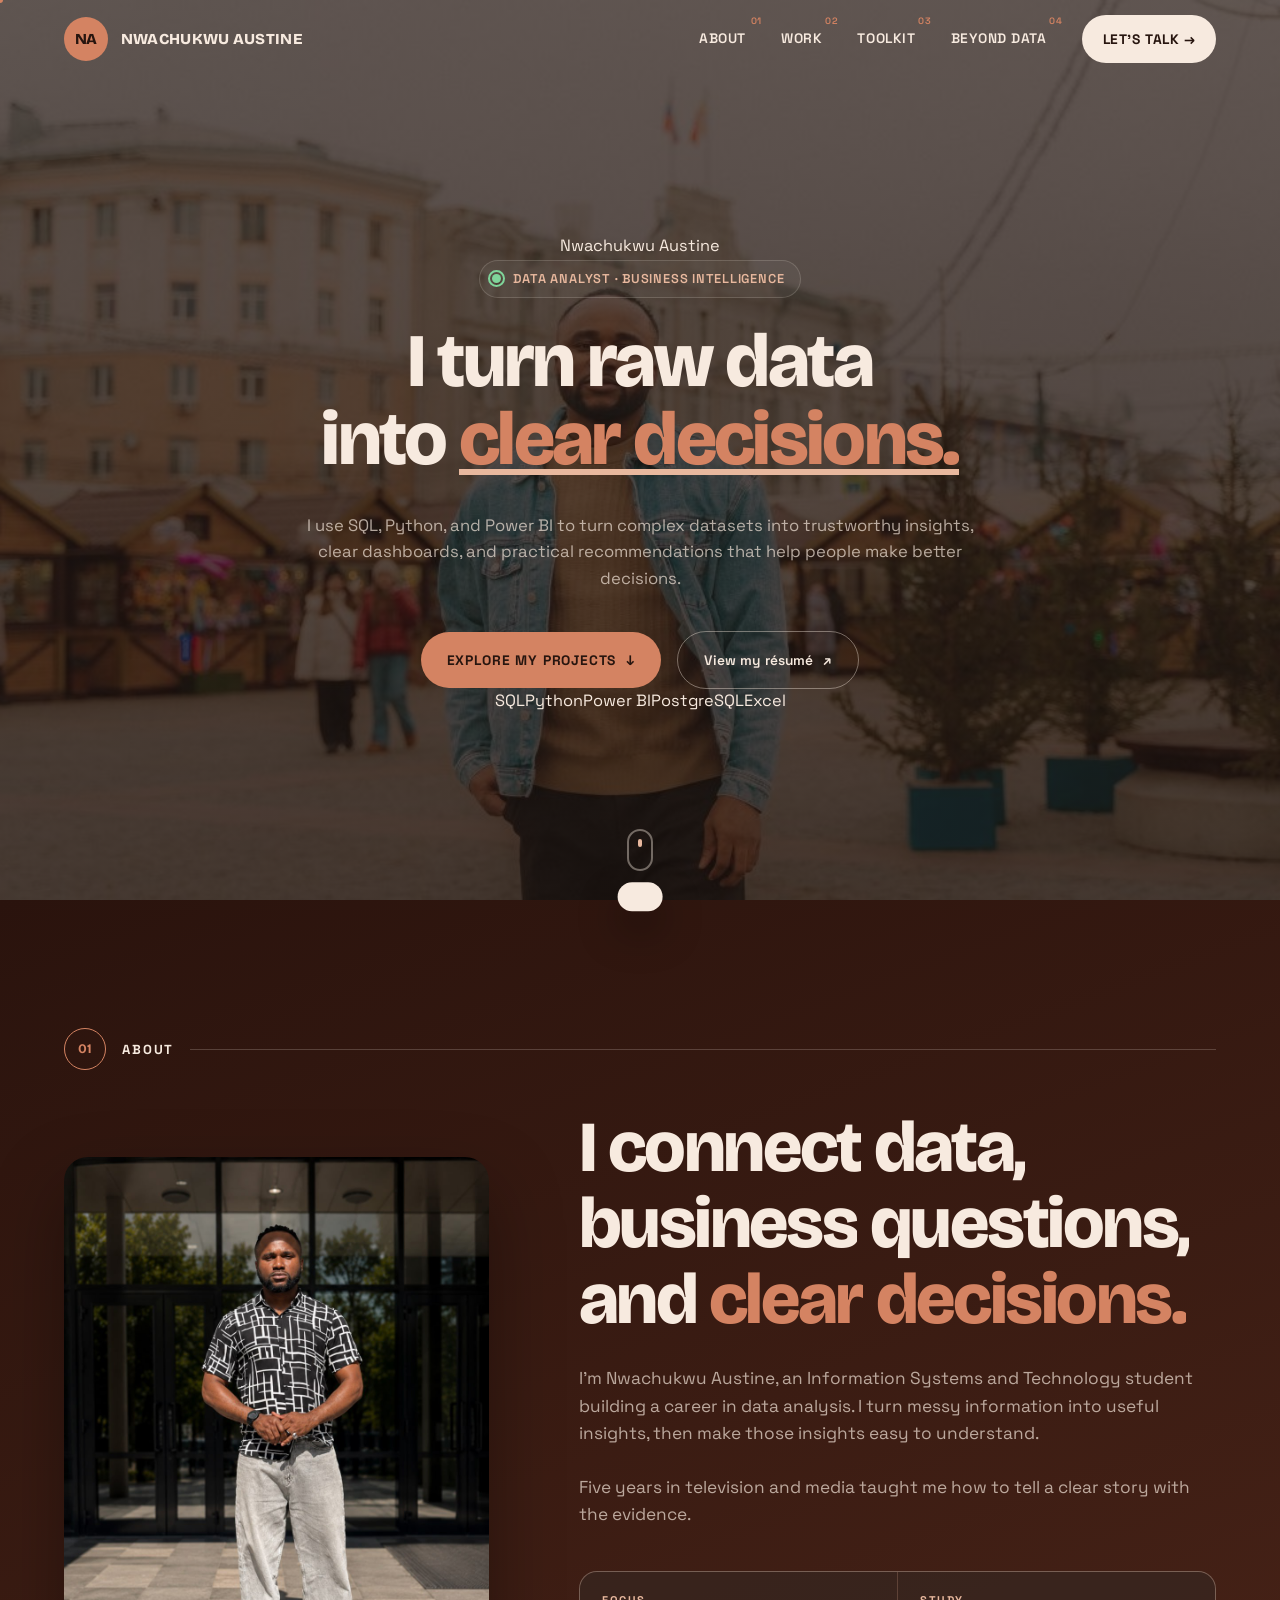
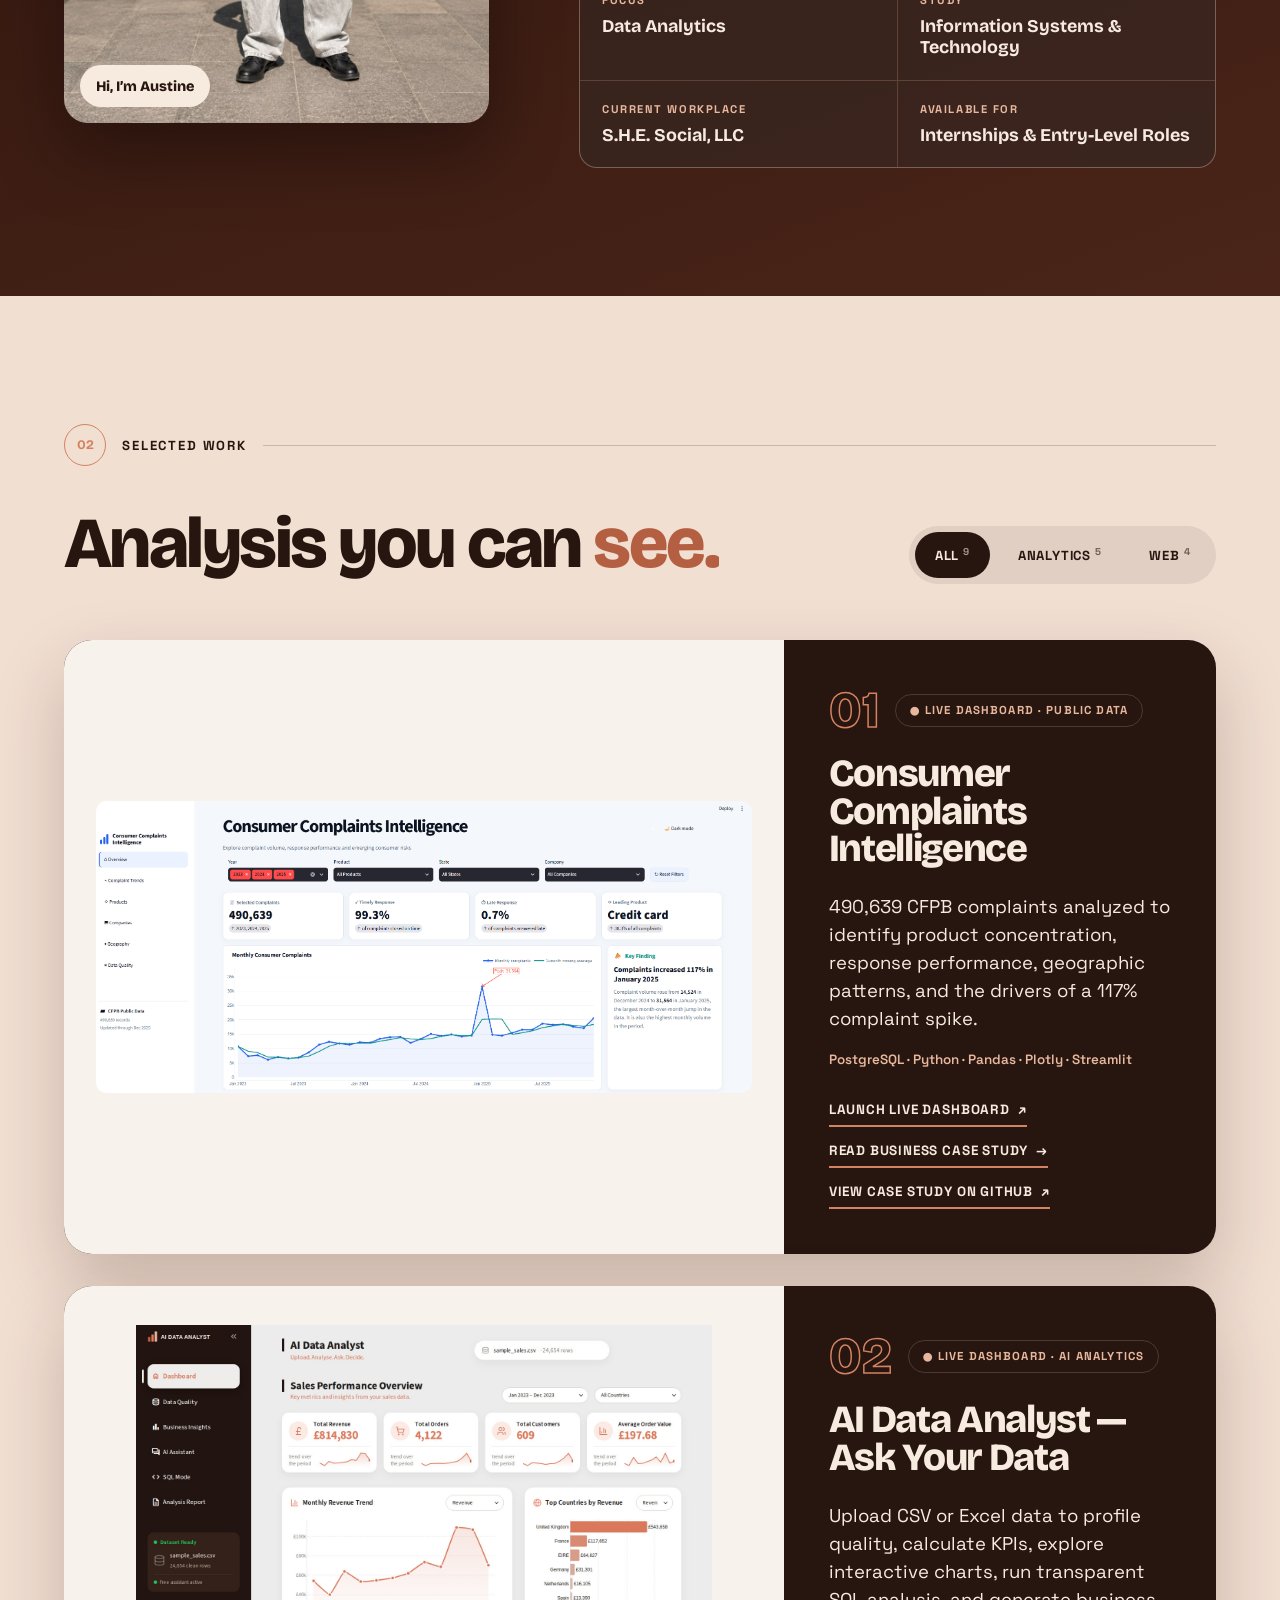
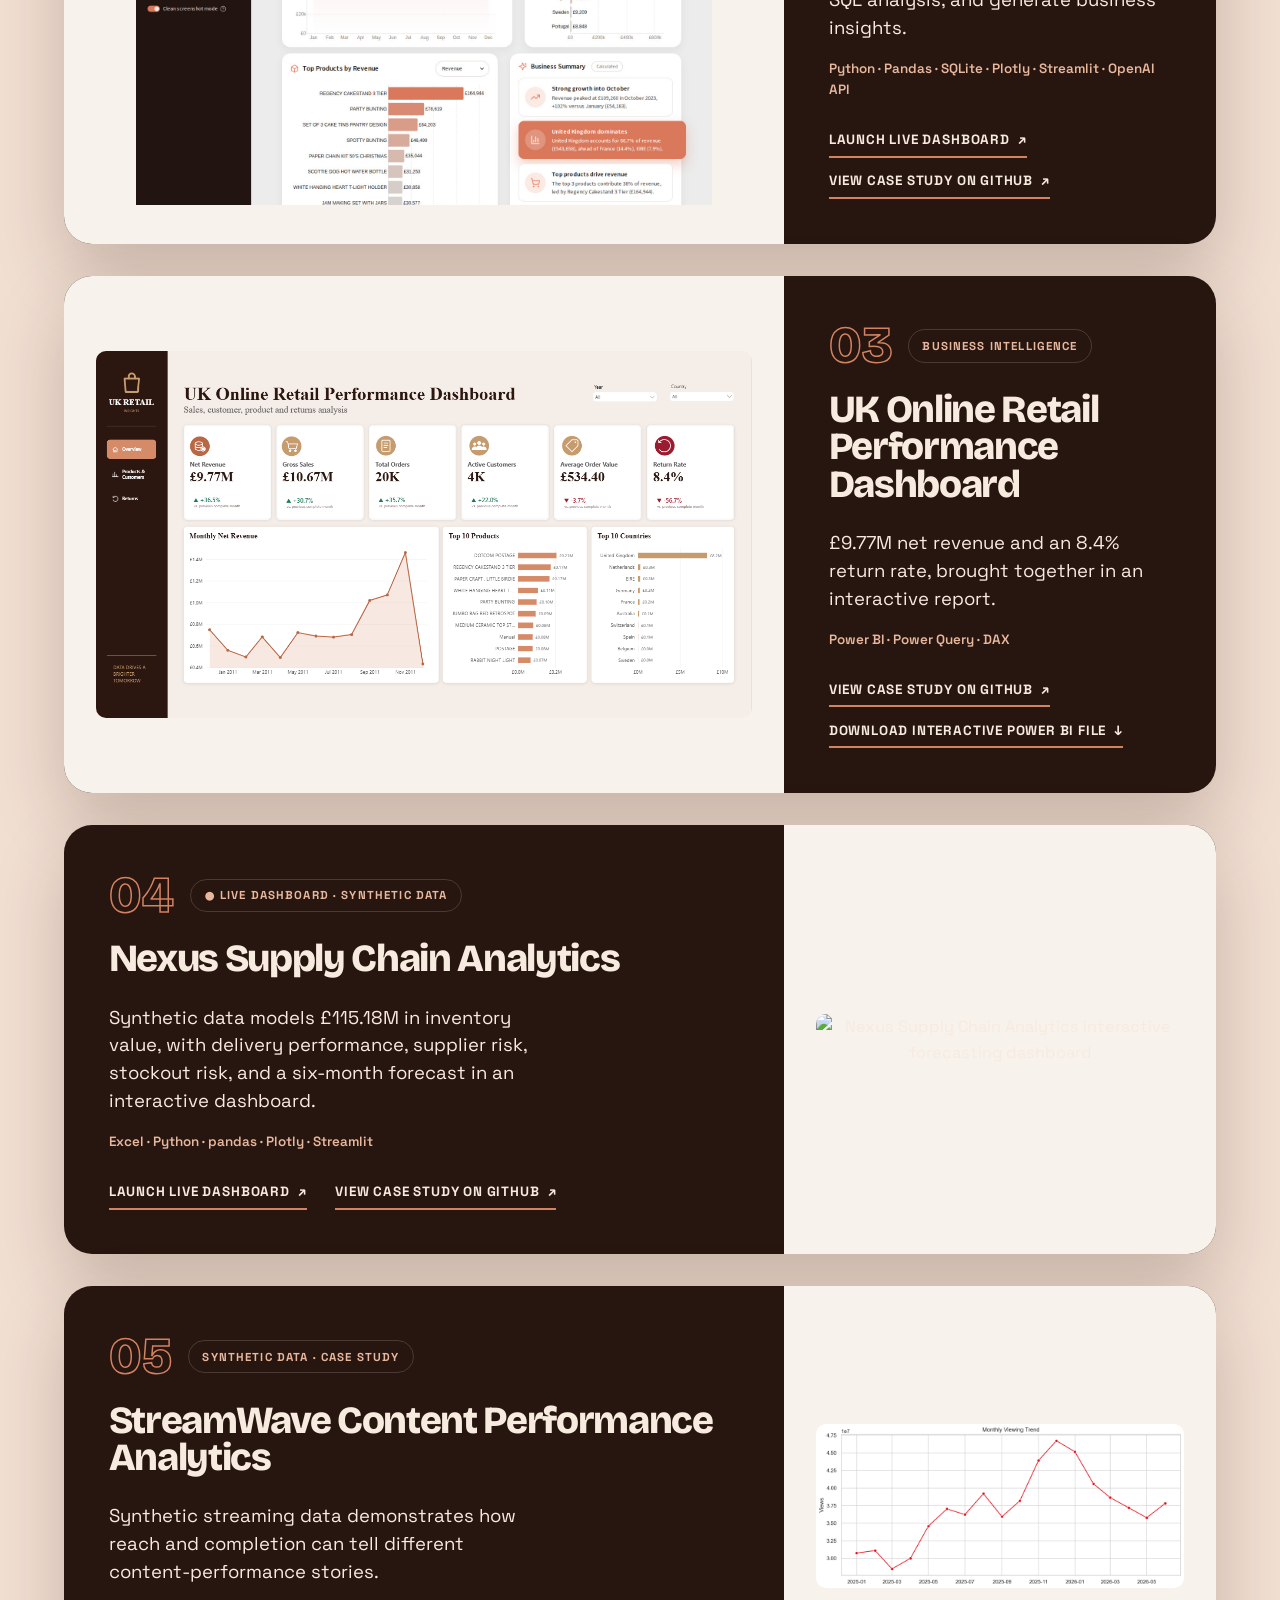
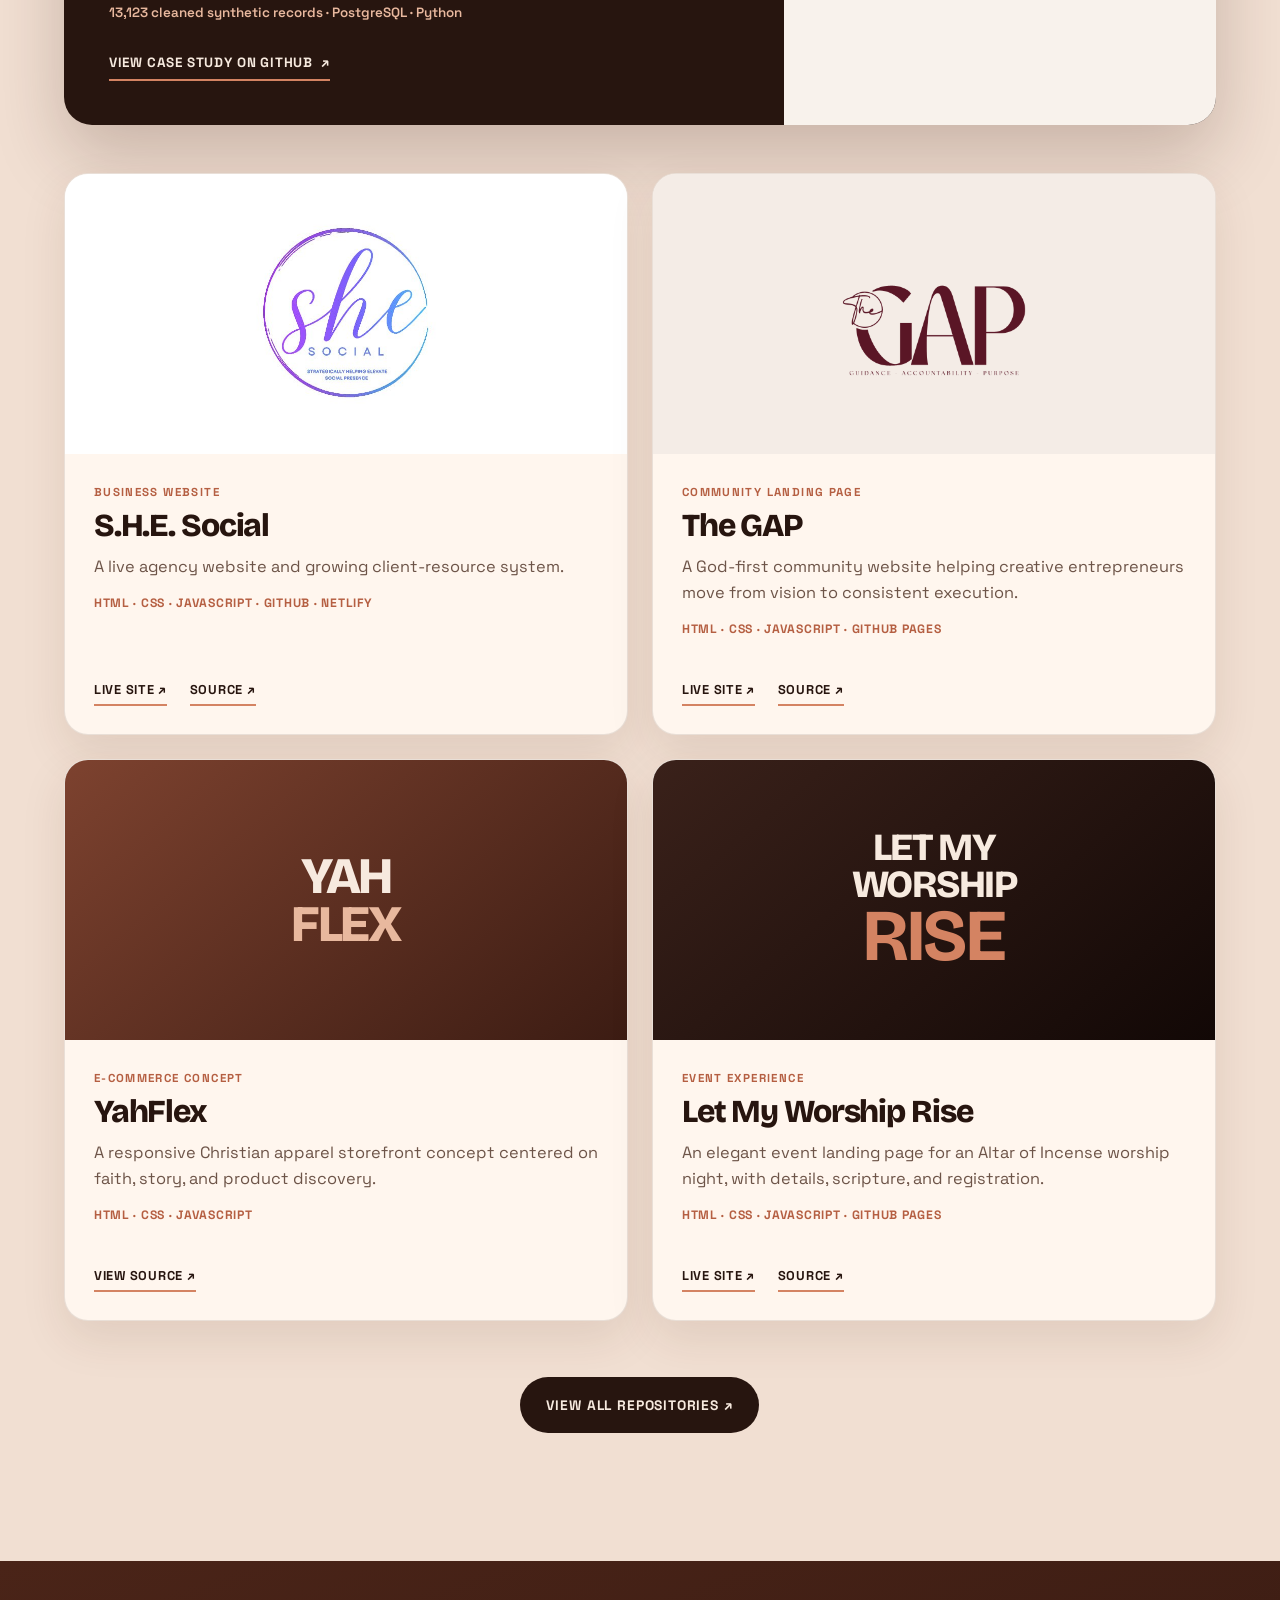
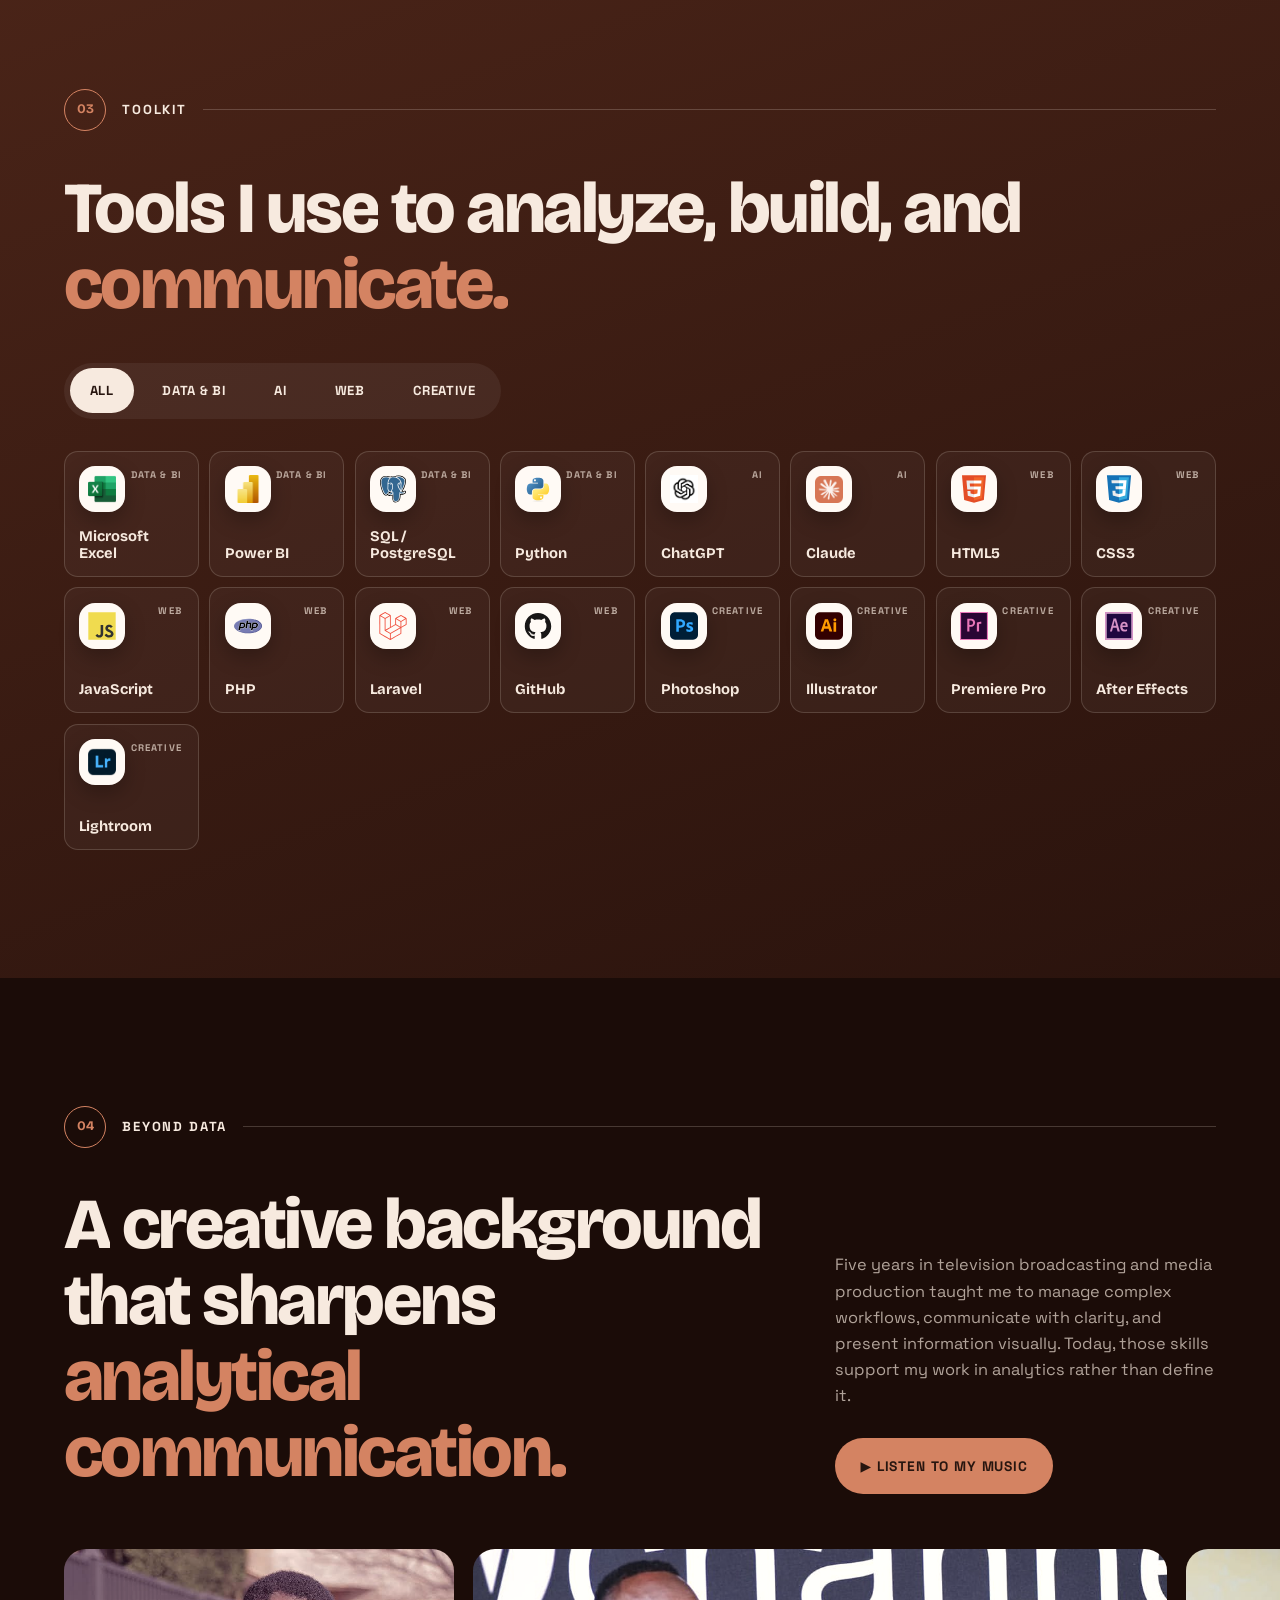
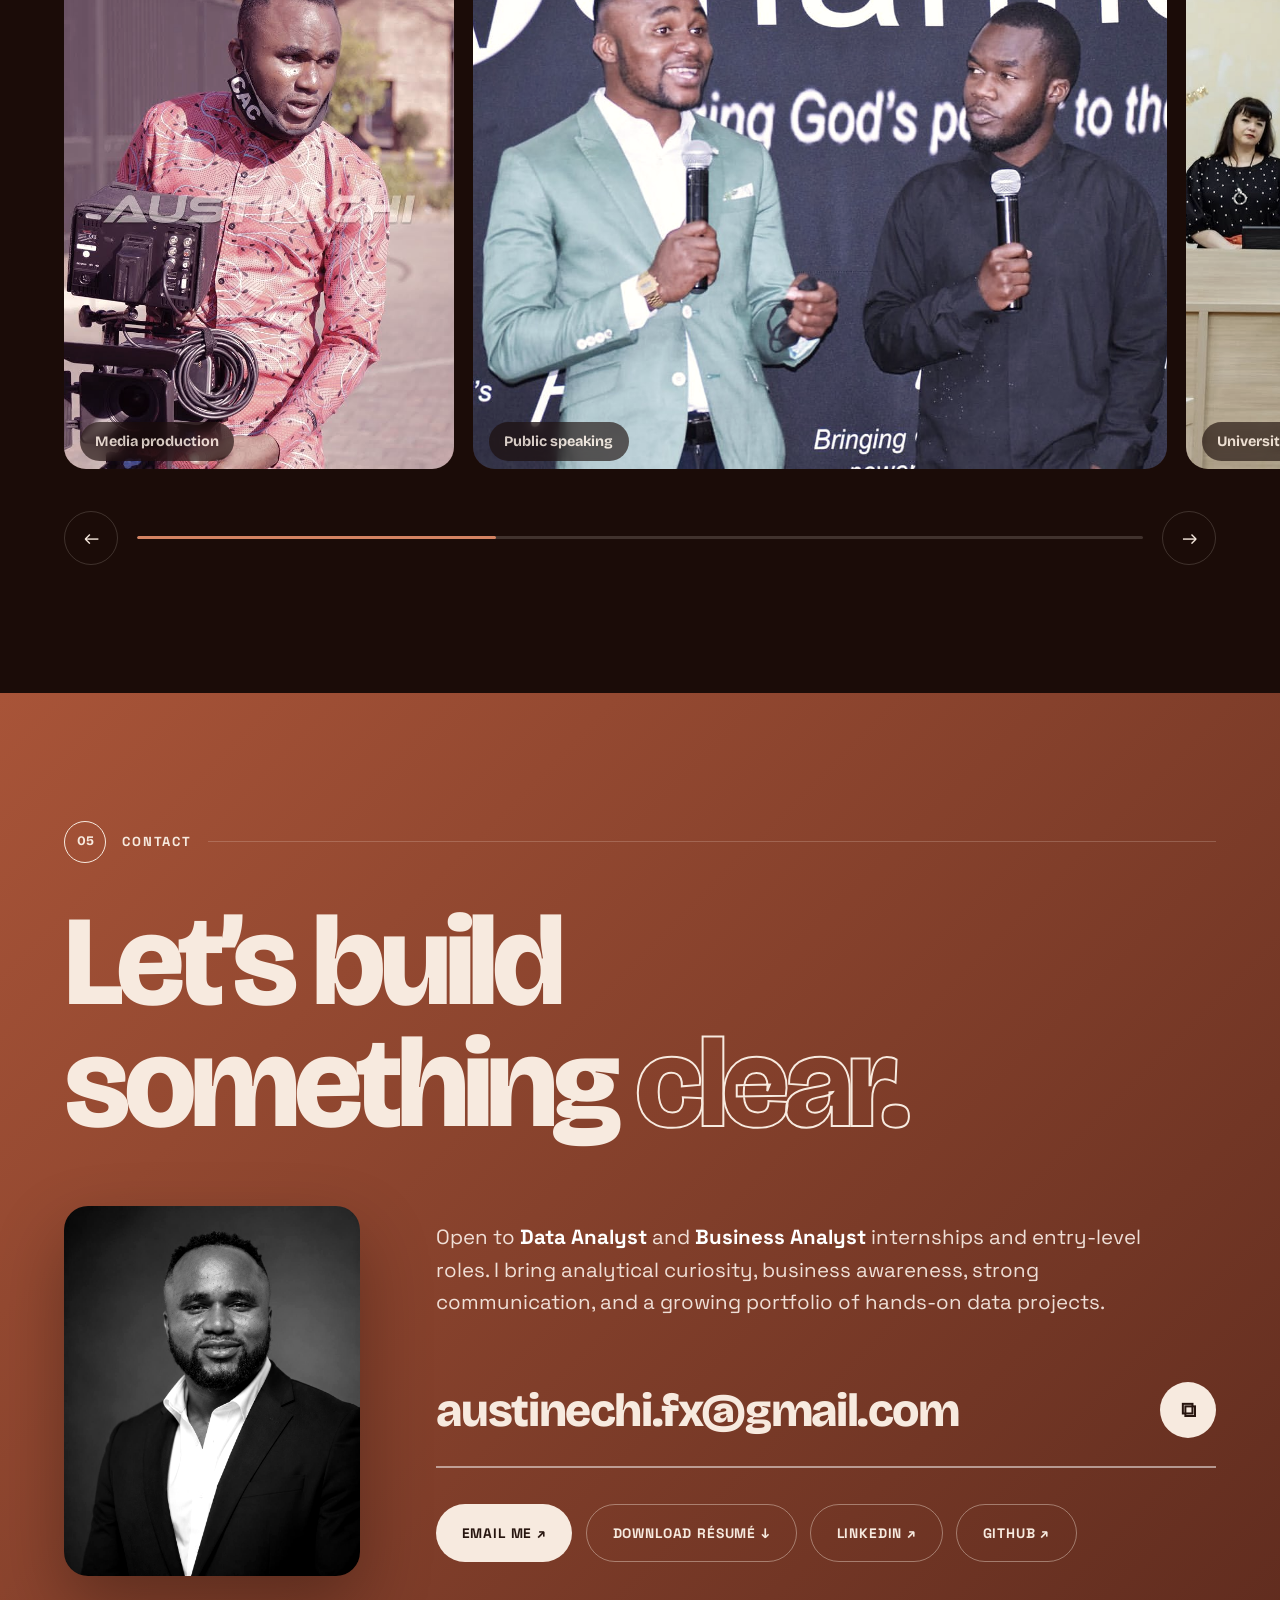
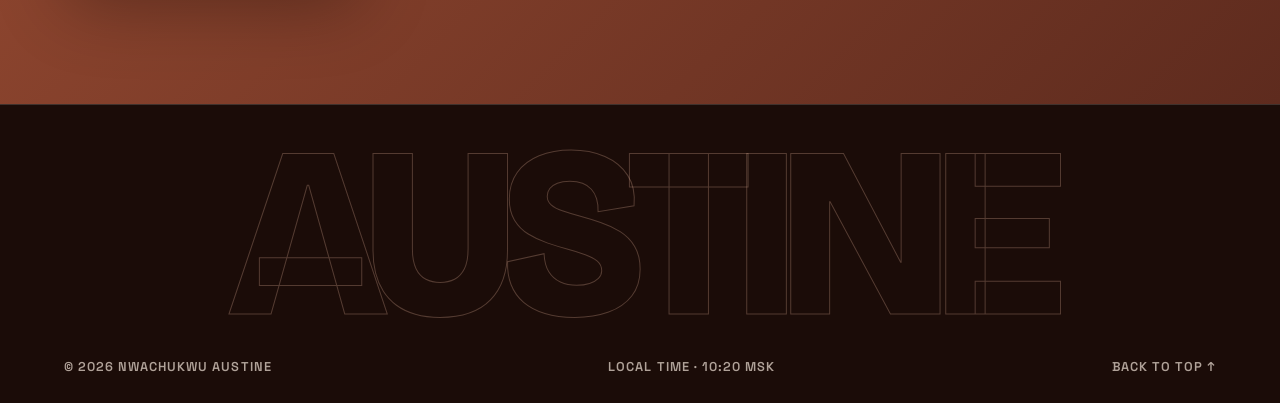
==== commit 55afbc10: "Improve homepage hero for recruiter clarity" ====
--- a/index.html
+++ b/index.html
@@ -22,7 +22,7 @@
   <link rel="preconnect" href="https://fonts.googleapis.com">
   <link rel="preconnect" href="https://fonts.gstatic.com" crossorigin>
   <link href="https://fonts.googleapis.com/css2?family=Bricolage+Grotesque:opsz,wght@12..96,600..800&family=Space+Grotesk:wght@400;500;600;700&display=swap" rel="stylesheet">
-  <link rel="stylesheet" href="styles.css?v=20261003-1">
+  <link rel="stylesheet" href="styles.css?v=20261015-1">
 </head>
 <body>
 
@@ -52,18 +52,19 @@
     <!-- HERO -->
     <section class="hero" id="home">
       <div class="hero-copy">
-        <p class="eyebrow"><span class="pulse"></span> Open to Data Analyst roles</p>
+        <p class="hero-name">Nwachukwu Austine</p>
+        <p class="eyebrow"><span class="pulse"></span> Data Analyst · Business Intelligence</p>
         <h1 class="hero-title">
           <span class="line"><span class="split">I turn raw data</span></span>
-          <span class="line"><span class="split">into <span class="rotator" aria-live="polite"><span class="rotator-word">clear direction.</span></span></span></span>
+          <span class="line"><span class="split">into <span class="rotator" aria-live="polite"><span class="rotator-word">clear decisions.</span></span></span></span>
         </h1>
-        <p class="hero-text">Data Analyst · SQL · Python · Power BI. I transform complex information into practical insights, clear visual stories, and recommendations people can act on.</p>
+        <p class="hero-text">I use SQL, Python, and Power BI to turn complex datasets into trustworthy insights, clear dashboards, and practical recommendations that help people make better decisions.</p>
         <div class="hero-actions">
-          <a class="btn btn-primary" href="#projects" data-magnetic data-cursor="Go">Explore my work <span aria-hidden="true">↓</span></a>
-          <a class="btn btn-ghost" href="assets/Nwachukwu_Austine_Resume.pdf" download data-magnetic data-cursor="Get">Download résumé <span aria-hidden="true">↓</span></a>
-          <button class="btn btn-ghost copy-email" type="button" data-email="austinechi.fx@gmail.com" data-magnetic data-cursor="Copy">
-            <span class="copy-label">austinechi.fx@gmail.com</span> <span aria-hidden="true">⧉</span>
-          </button>
+          <a class="btn btn-primary" href="#projects" data-magnetic data-cursor="Explore">Explore my projects <span aria-hidden="true">↓</span></a>
+          <a class="btn btn-ghost" href="assets/Nwachukwu_Austine_Resume.pdf" download data-magnetic data-cursor="View">View my résumé <span aria-hidden="true">↗</span></a>
+        </div>
+        <div class="hero-skills" aria-label="Core technical skills">
+          <span>SQL</span><span>Python</span><span>Power BI</span><span>PostgreSQL</span><span>Excel</span>
         </div>
       </div>
 
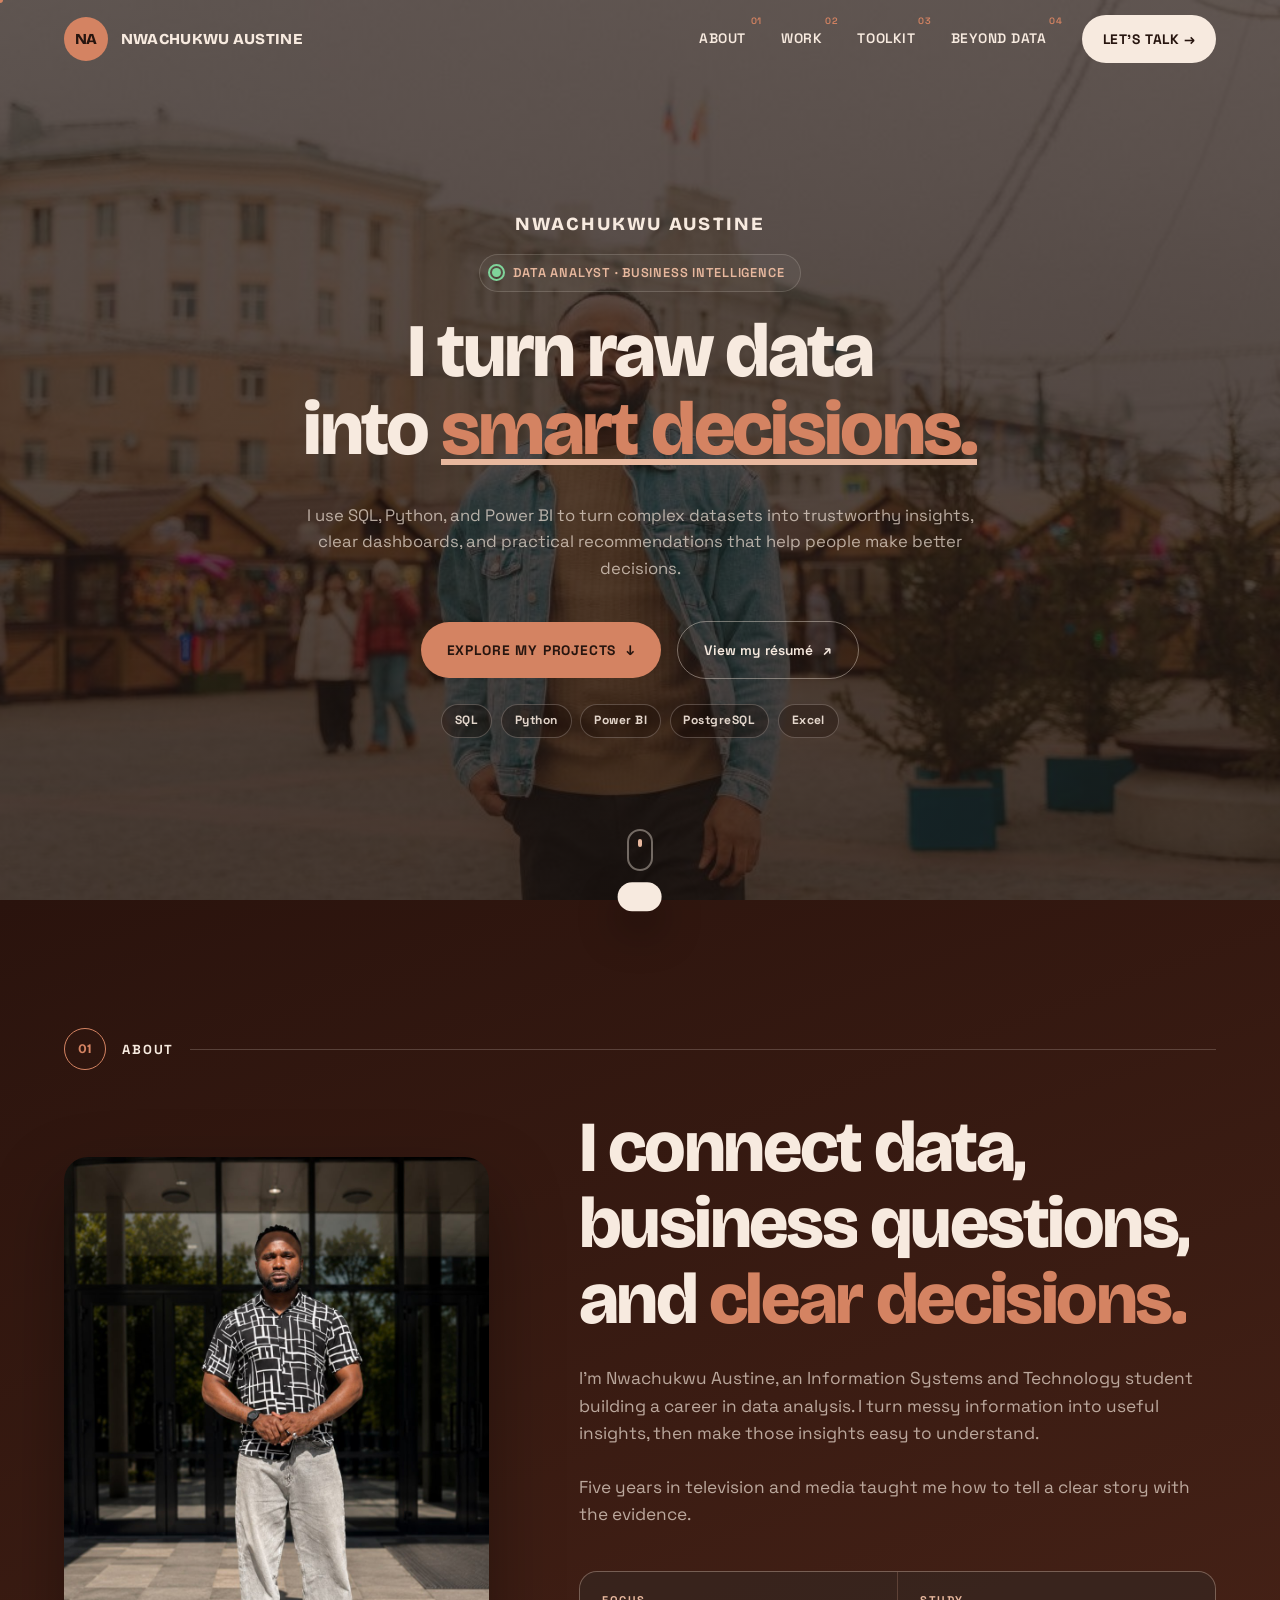
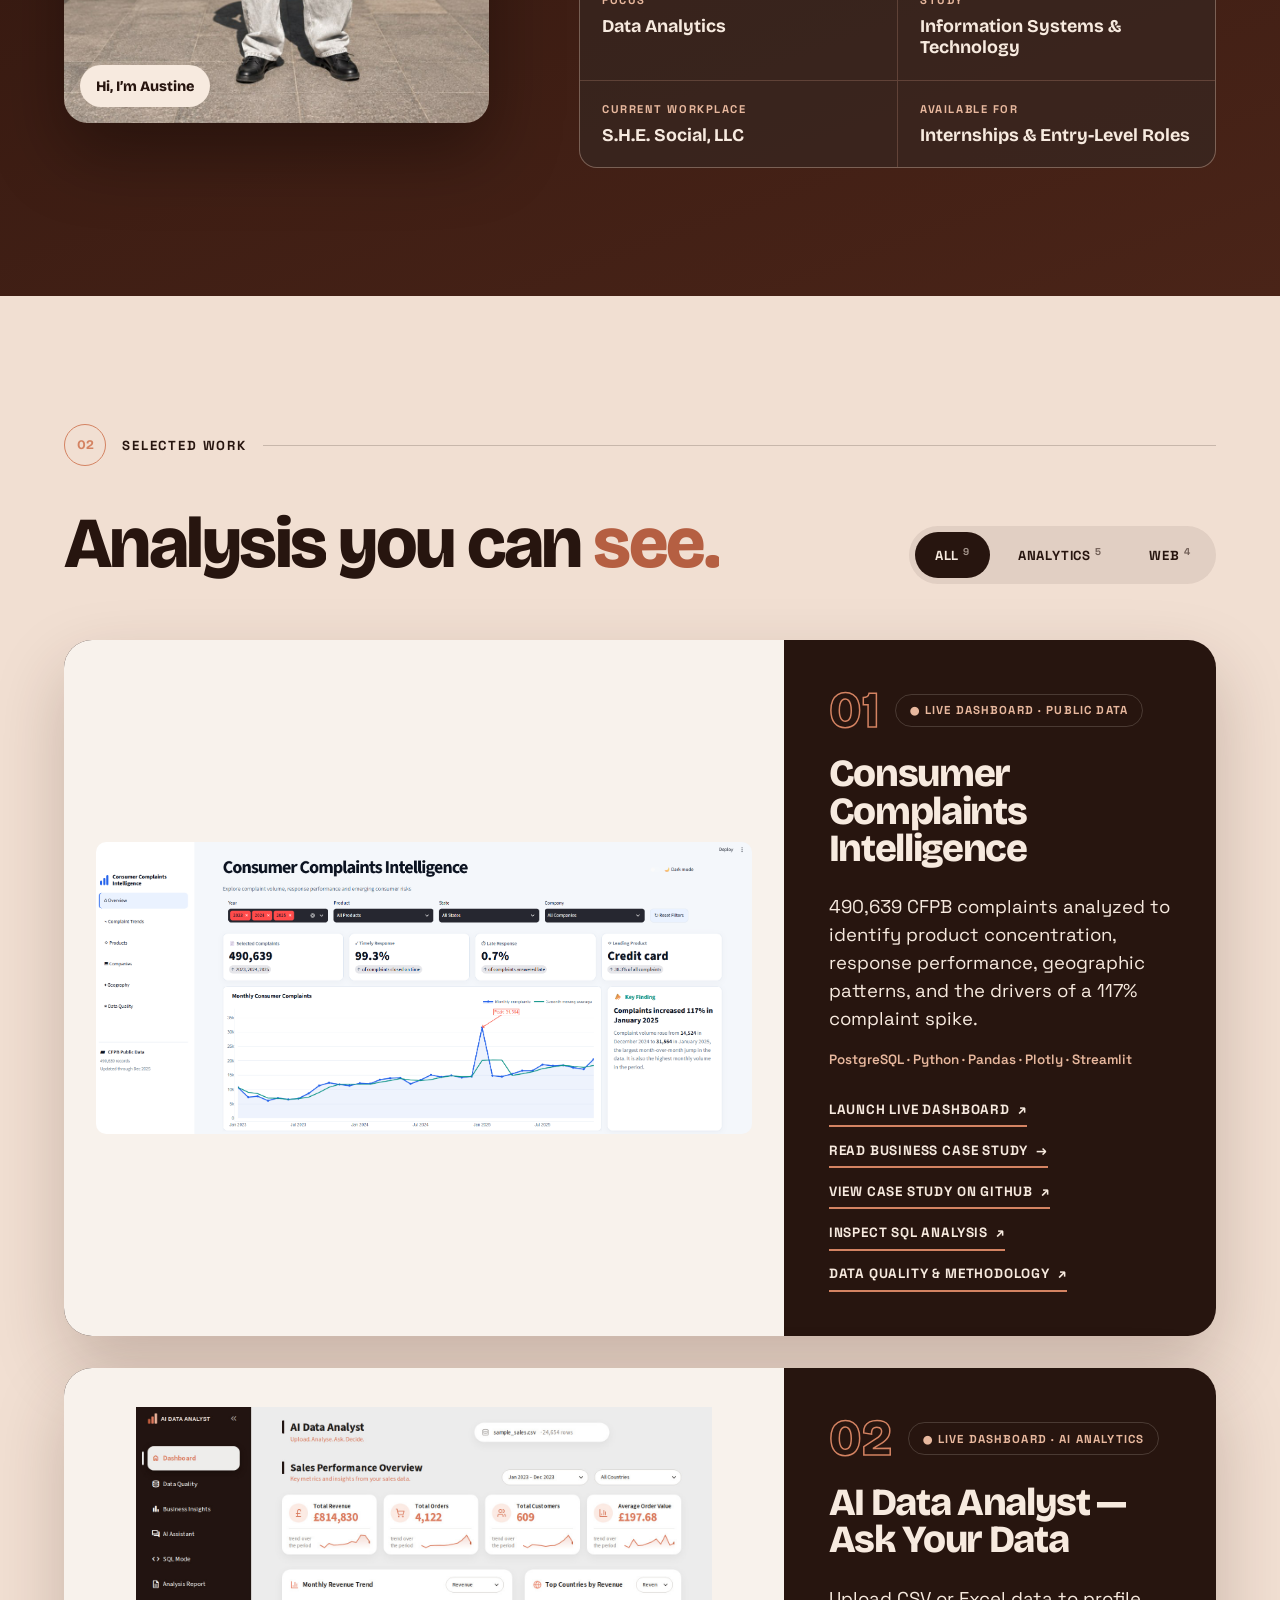
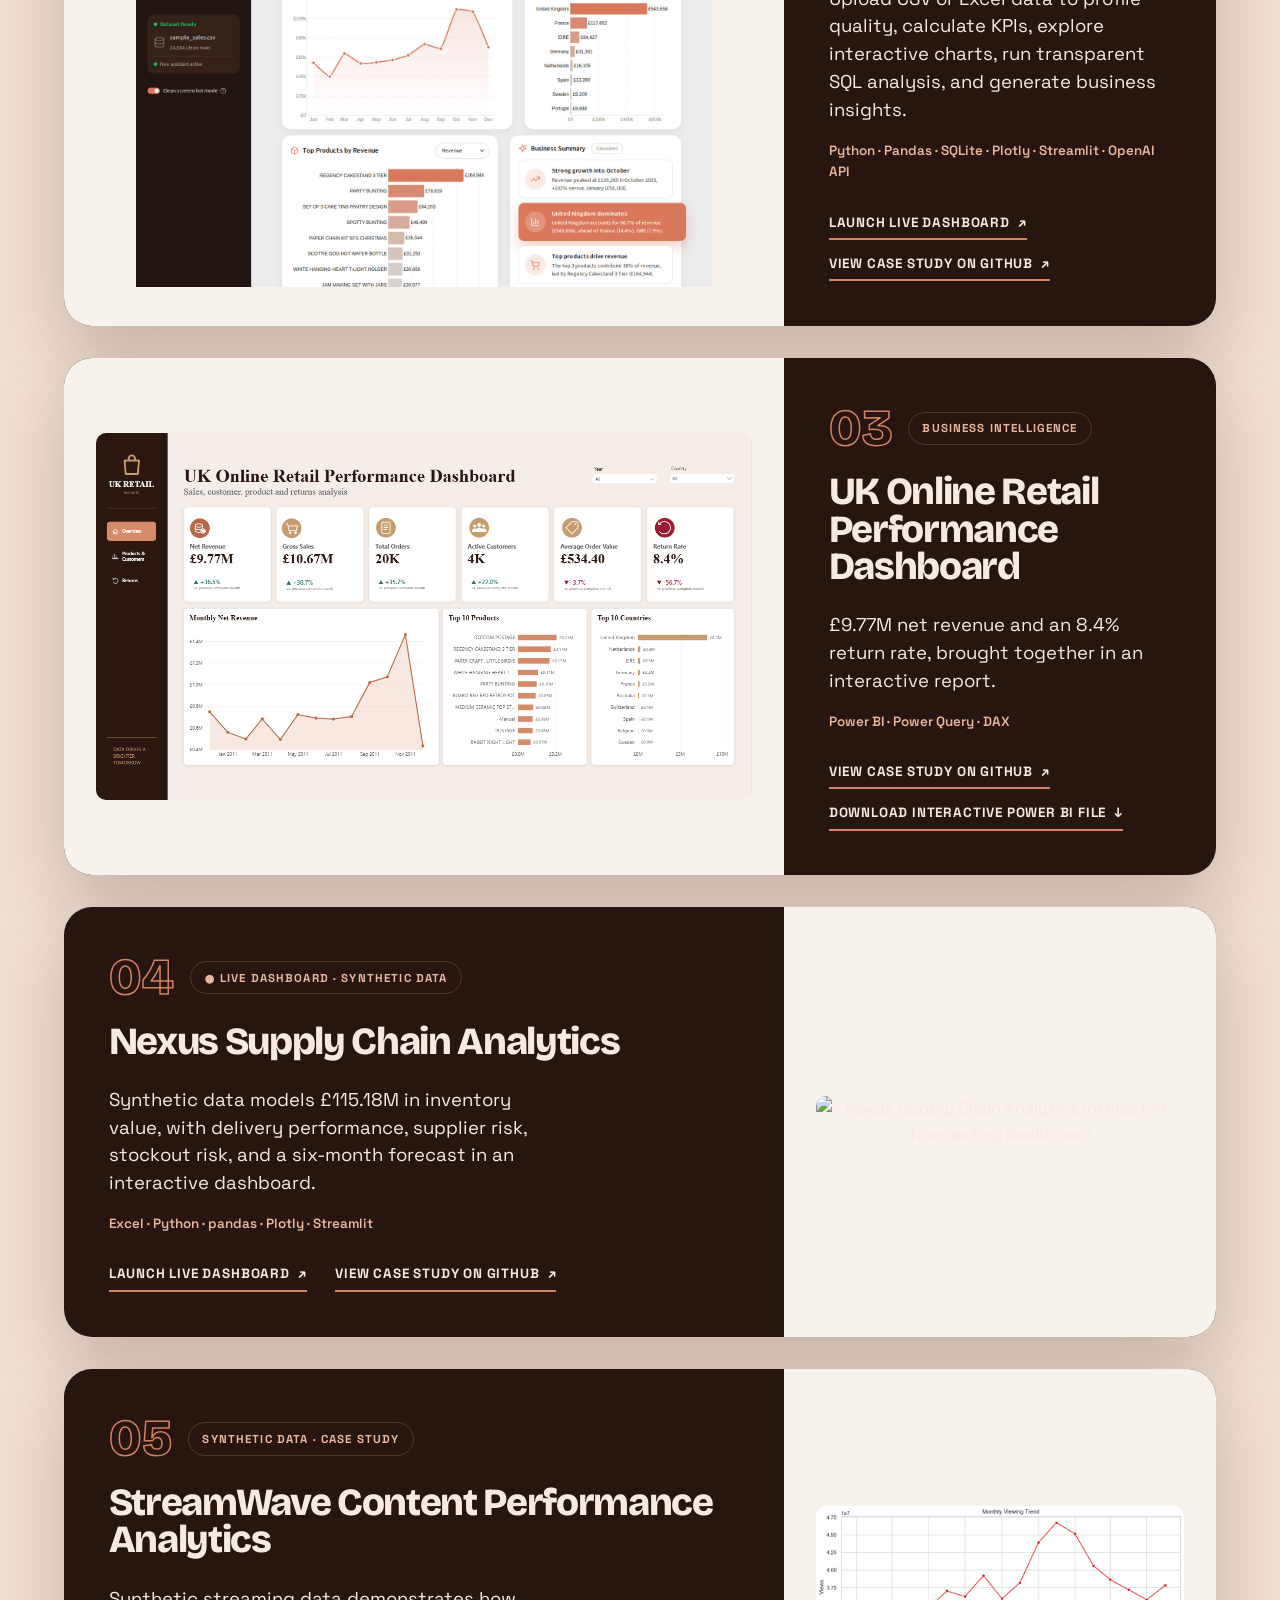
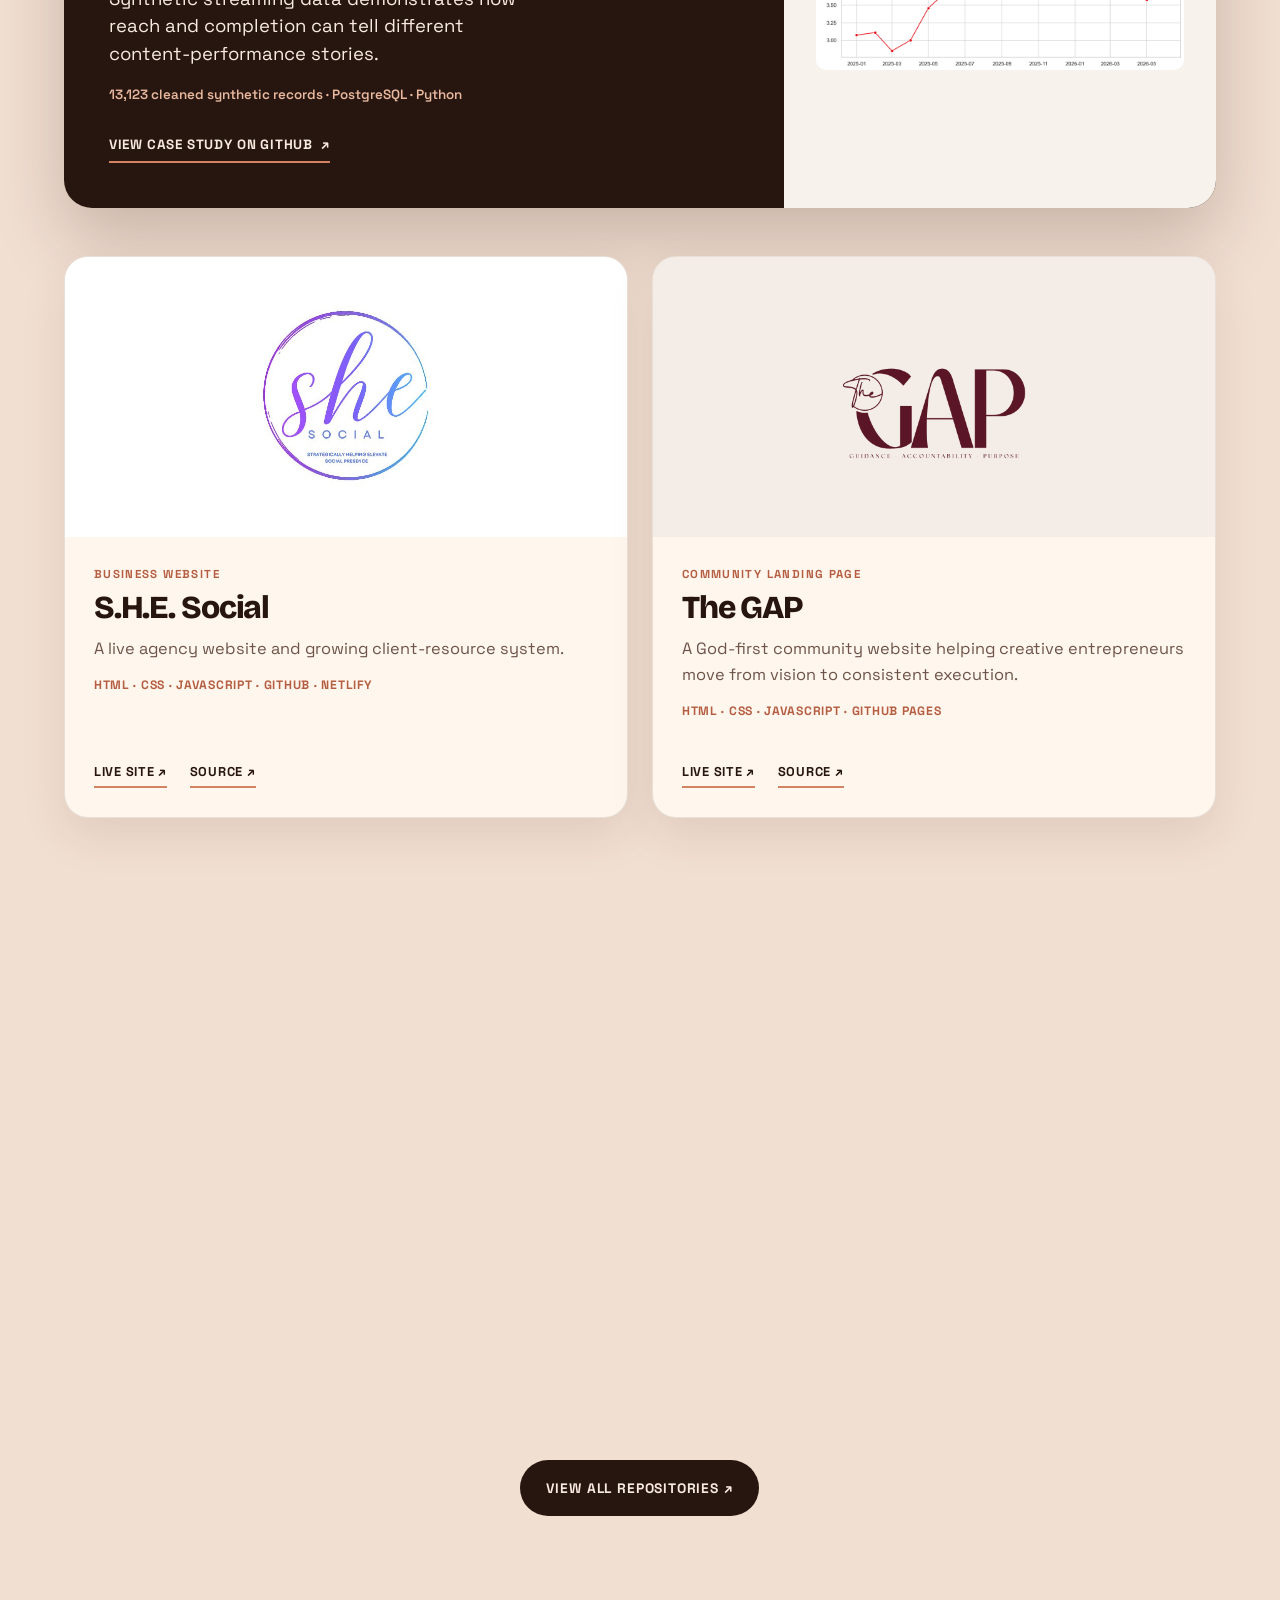
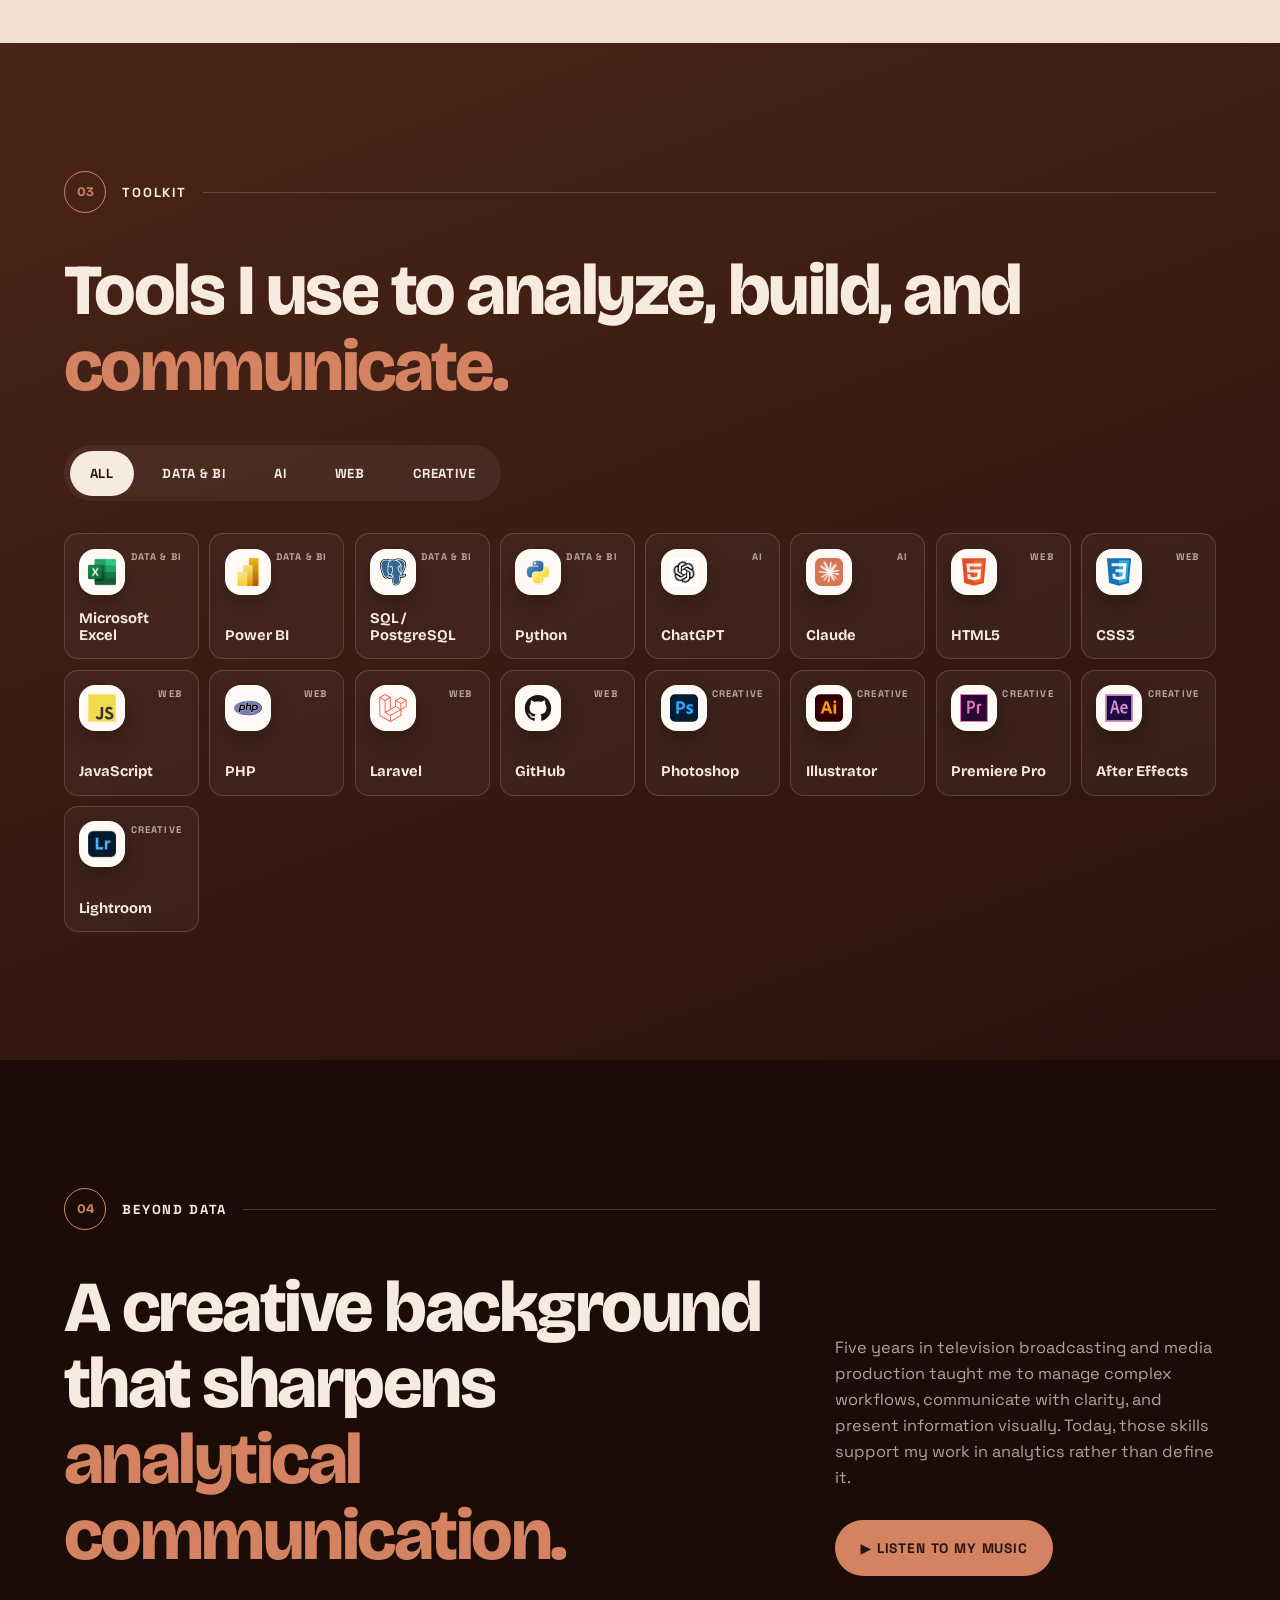
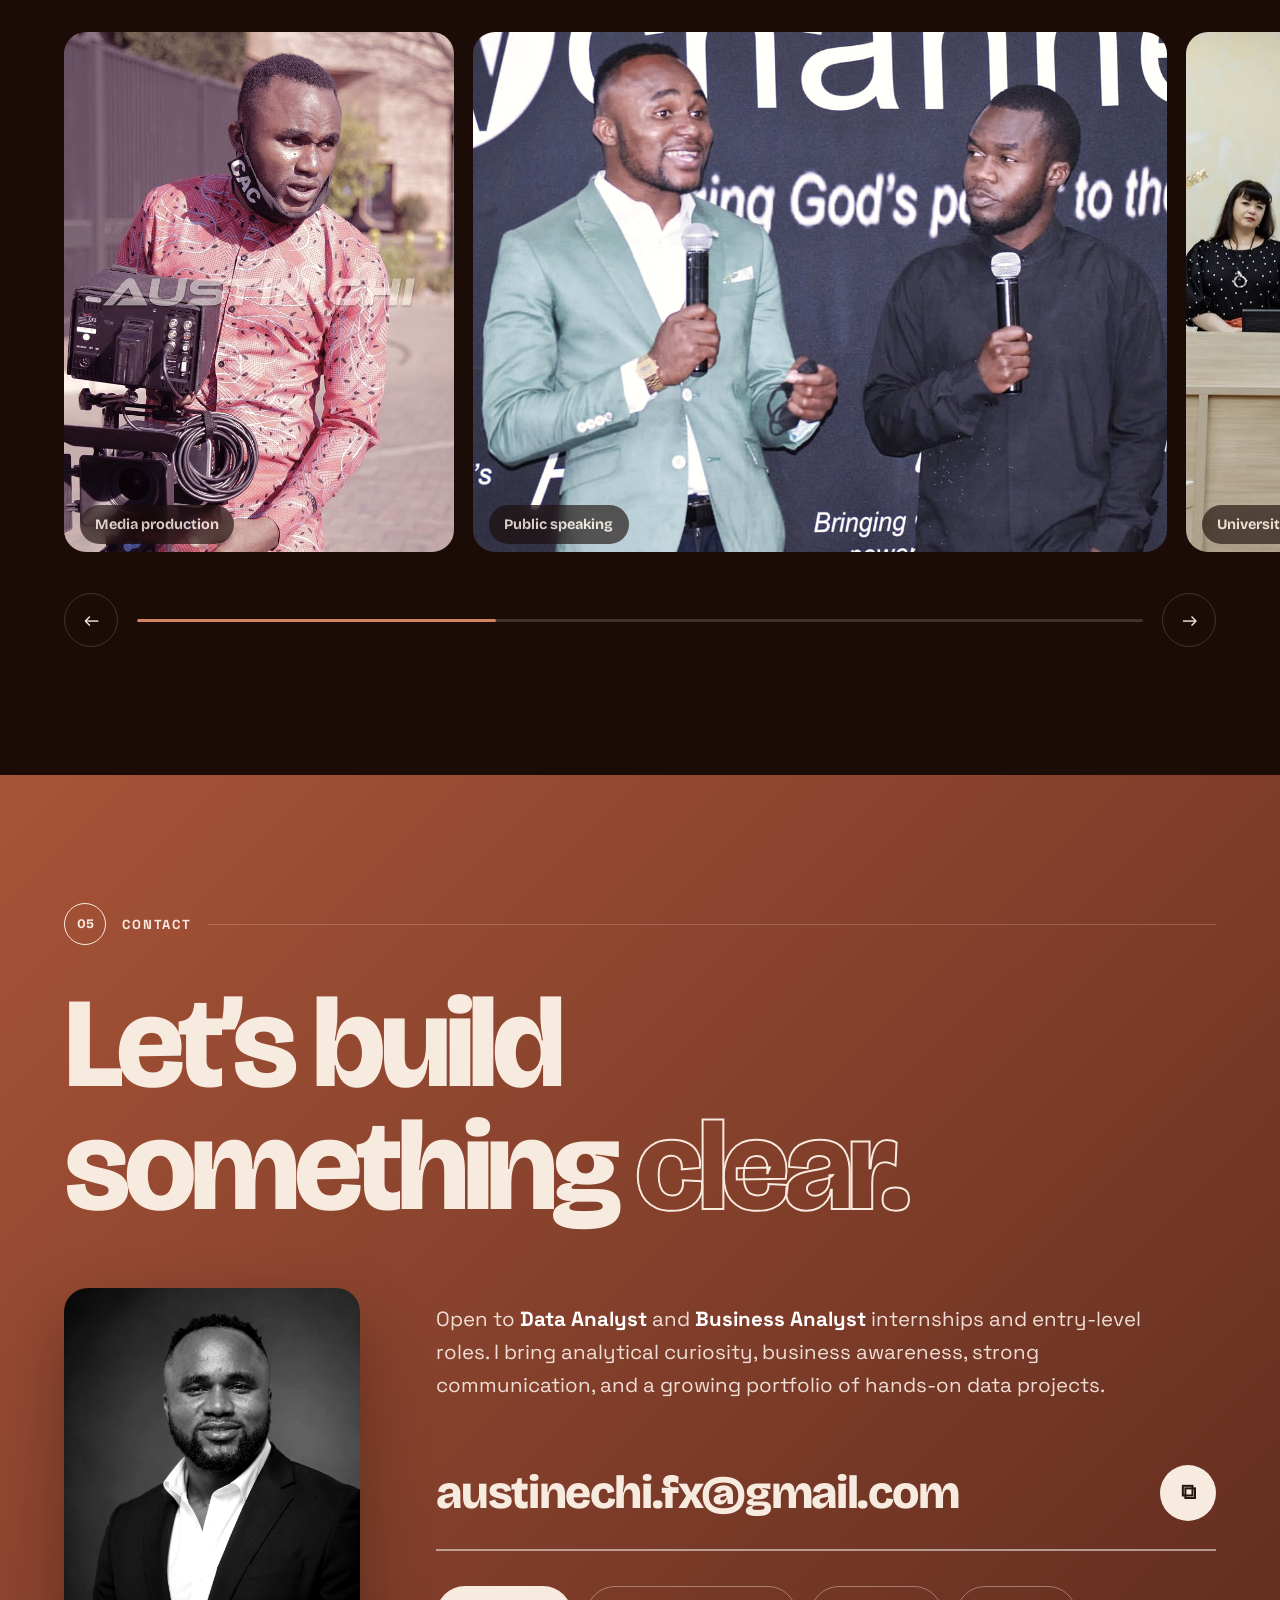
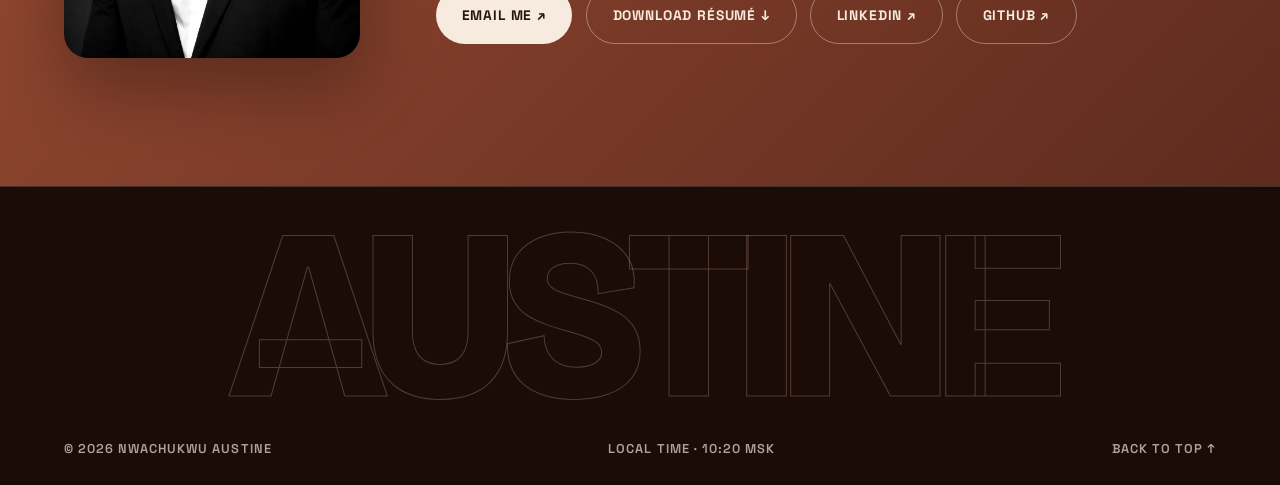
==== commit 2b147796: "Add direct SQL and data-quality evidence links to featured project" ====
--- a/index.html
+++ b/index.html
@@ -126,6 +126,8 @@
               <a class="link-arrow" href="https://cfpb-complaints-austine.streamlit.app/" target="_blank" rel="noopener" data-cursor="Open">Launch live dashboard <span>↗</span></a>
               <a class="link-arrow" href="case-studies/consumer-complaints.html" data-cursor="Read">Read business case study <span>→</span></a>
               <a class="link-arrow" href="https://github.com/austinechi1/Consumer-Financial-Complaints-Analysis" target="_blank" rel="noopener" data-cursor="Code">View case study on GitHub <span>↗</span></a>
+              <a class="link-arrow" href="https://github.com/austinechi1/Consumer-Financial-Complaints-Analysis/blob/main/sql/05_business_analysis.sql" target="_blank" rel="noopener" data-cursor="SQL">Inspect SQL analysis <span>↗</span></a>
+              <a class="link-arrow" href="https://github.com/austinechi1/Consumer-Financial-Complaints-Analysis/blob/main/docs/data_quality_methodology.md" target="_blank" rel="noopener" data-cursor="Evidence">Data quality &amp; methodology <span>↗</span></a>
             </div>
           </div>
         </article>
--- a/styles.css
+++ b/styles.css
@@ -414,3 +414,38 @@
   *, *::before, *::after { animation: none !important; transition-duration: .01ms !important; }
   .reveal, .split, .split-words .w > span { opacity: 1 !important; transform: none !important; }
 }
+/* ---------- Recruiter-first hero refinements ---------- */
+.hero-name {
+  margin-bottom: .85rem;
+  color: var(--cream);
+  font-family: var(--display);
+  font-size: clamp(1rem, 1.45vw, 1.25rem);
+  font-weight: 800;
+  letter-spacing: .12em;
+  text-transform: uppercase;
+}
+.hero .eyebrow { margin-bottom: 1.35rem; }
+.hero-title { max-width: 1000px; }
+.hero-skills {
+  display: flex;
+  flex-wrap: wrap;
+  justify-content: center;
+  gap: .55rem;
+  margin-top: 1.6rem;
+}
+.hero-skills span {
+  padding: .38rem .8rem;
+  border: 1px solid rgba(247,234,223,.24);
+  border-radius: 999px;
+  background: rgba(27,12,8,.35);
+  color: rgba(247,234,223,.9);
+  font-size: .75rem;
+  font-weight: 700;
+  letter-spacing: .04em;
+}
+@media (max-width: 680px) {
+  .hero-name { font-size: .9rem; letter-spacing: .1em; }
+  .hero-skills { gap: .45rem; margin-top: 1.25rem; }
+  .hero-skills span { padding: .35rem .65rem; font-size: .7rem; }
+}
+
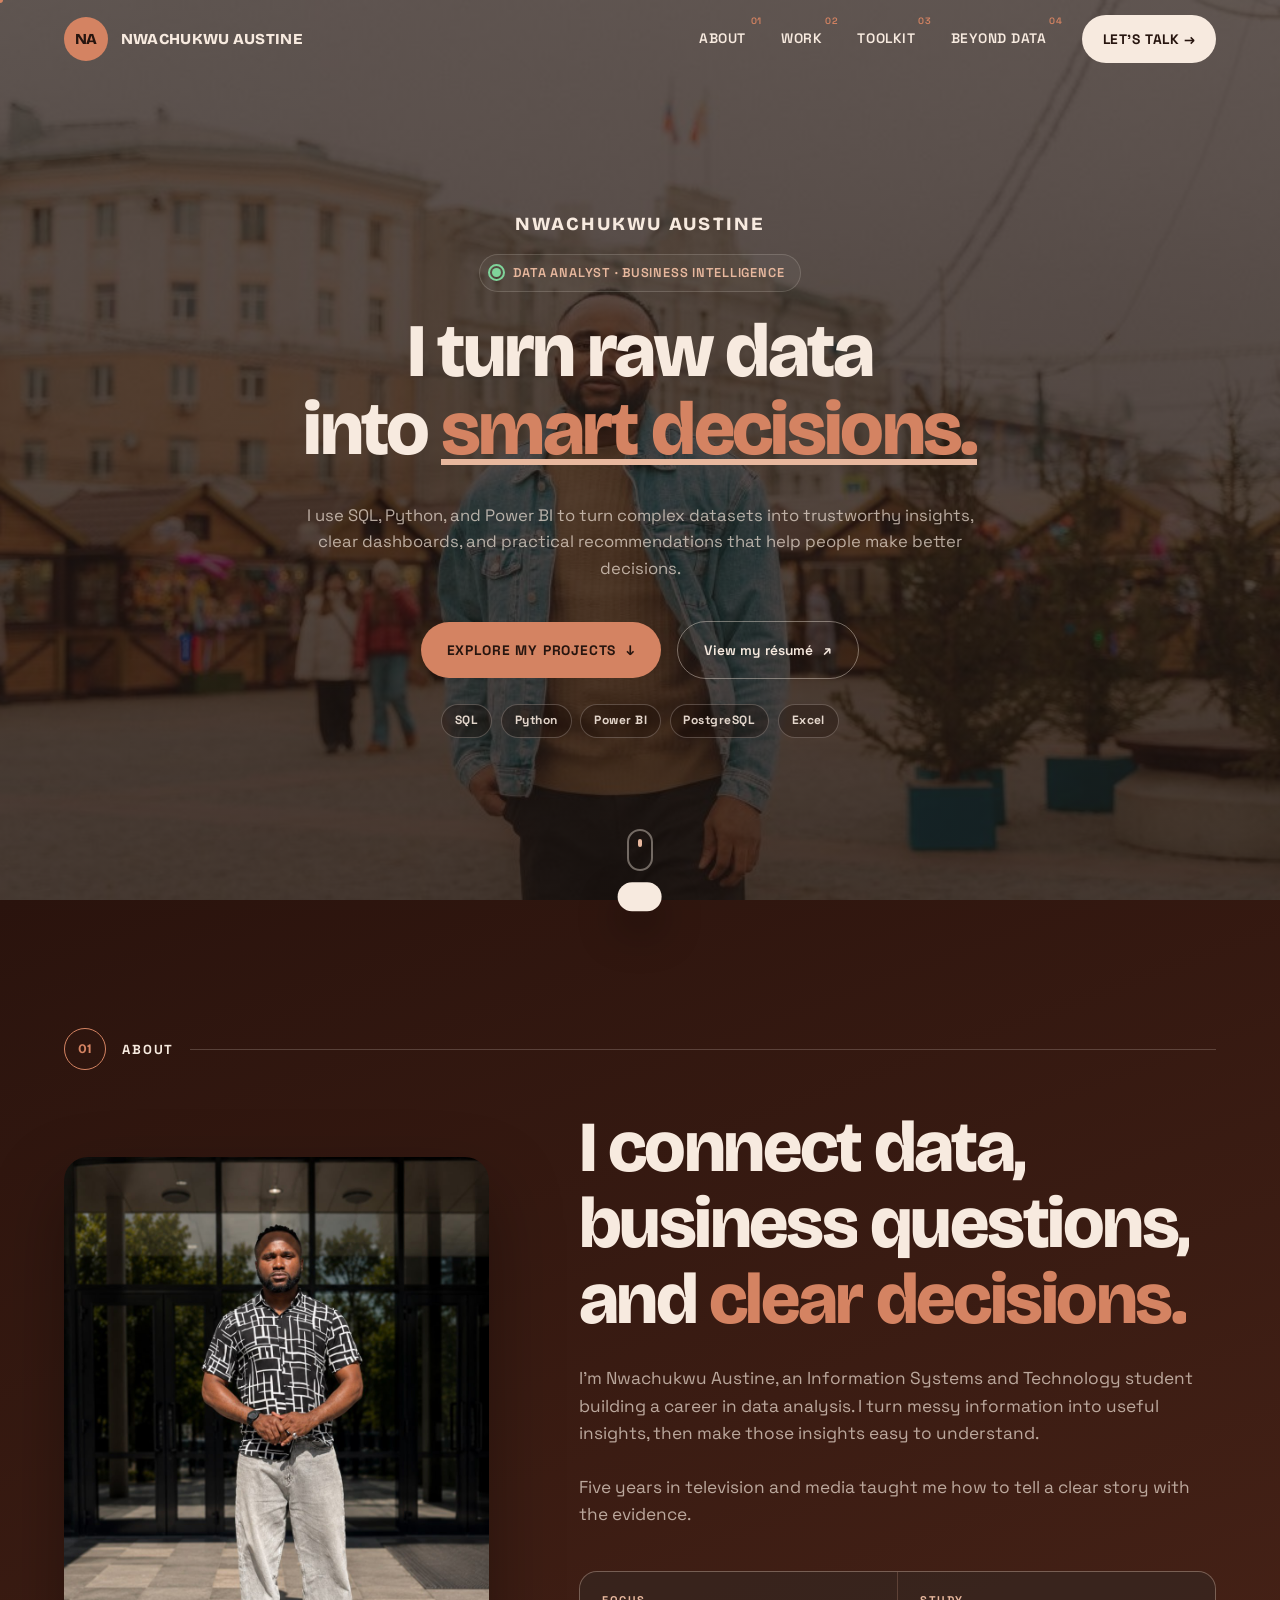
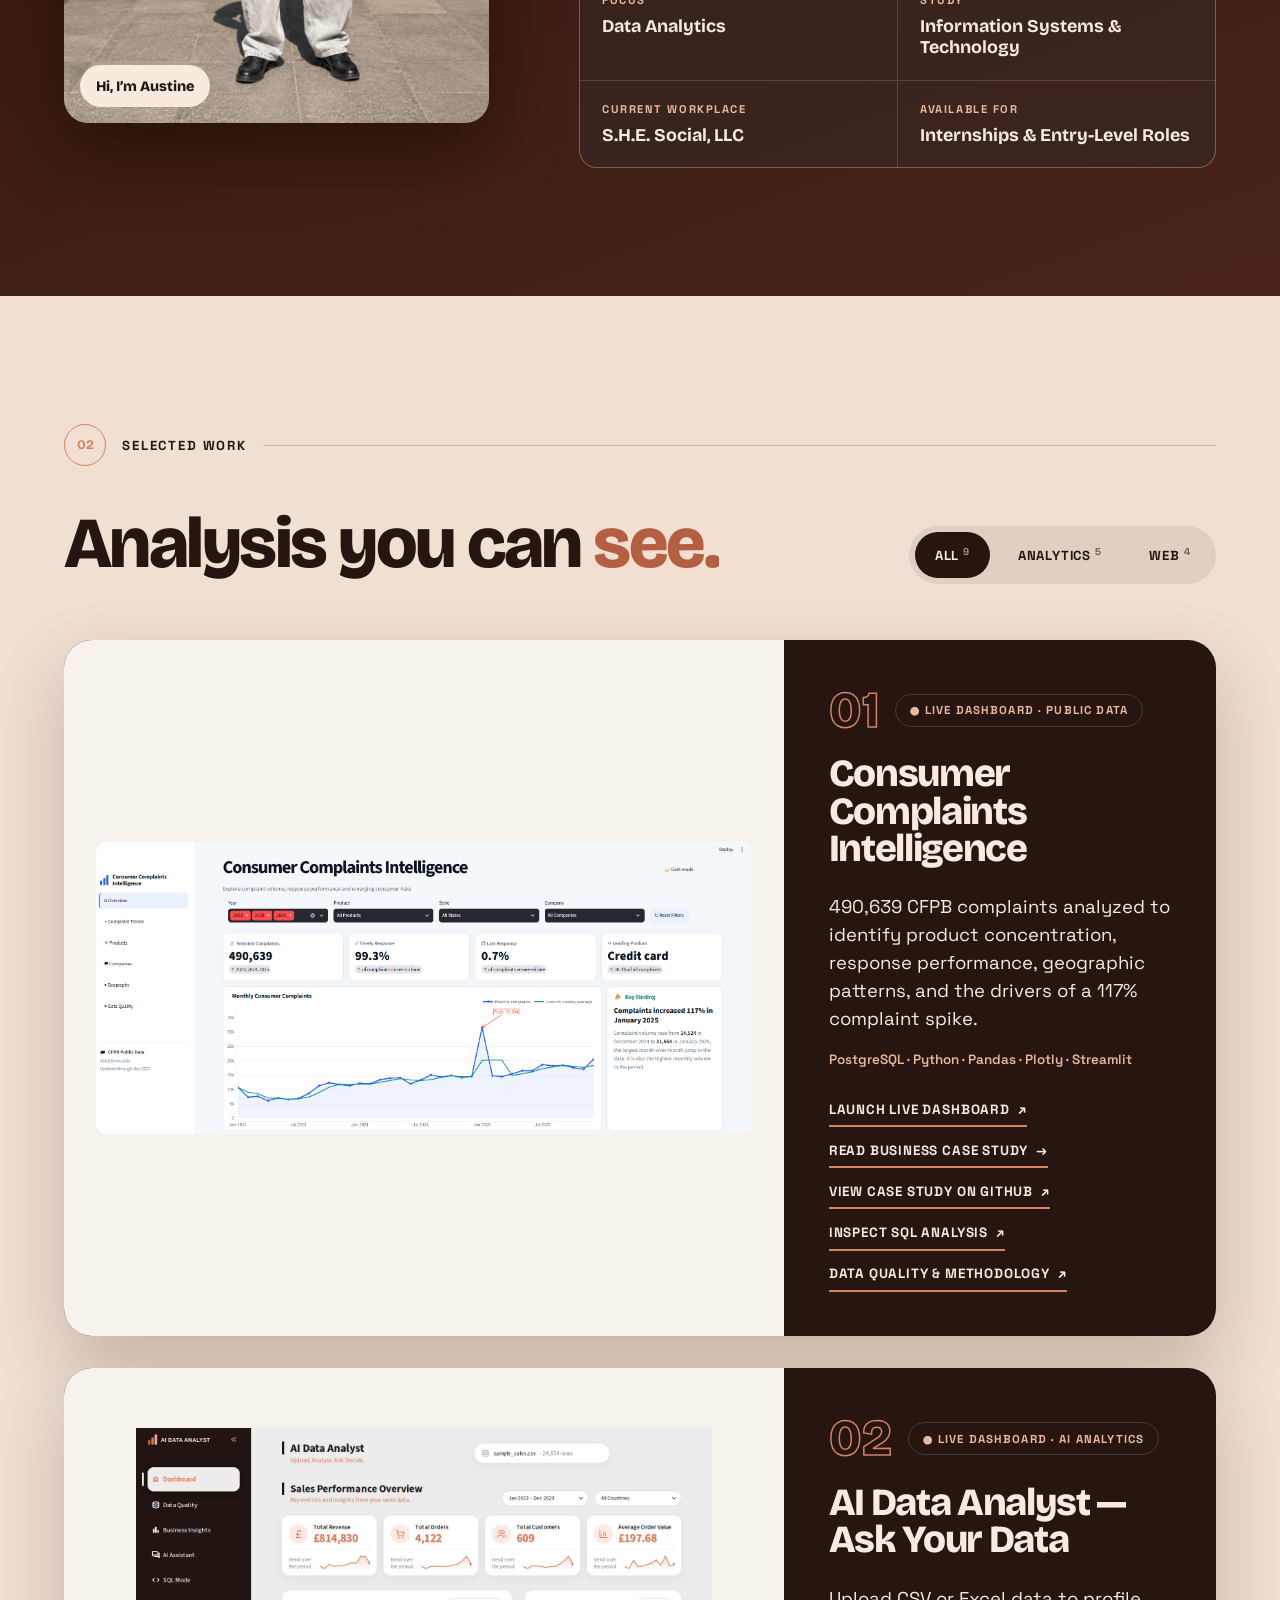
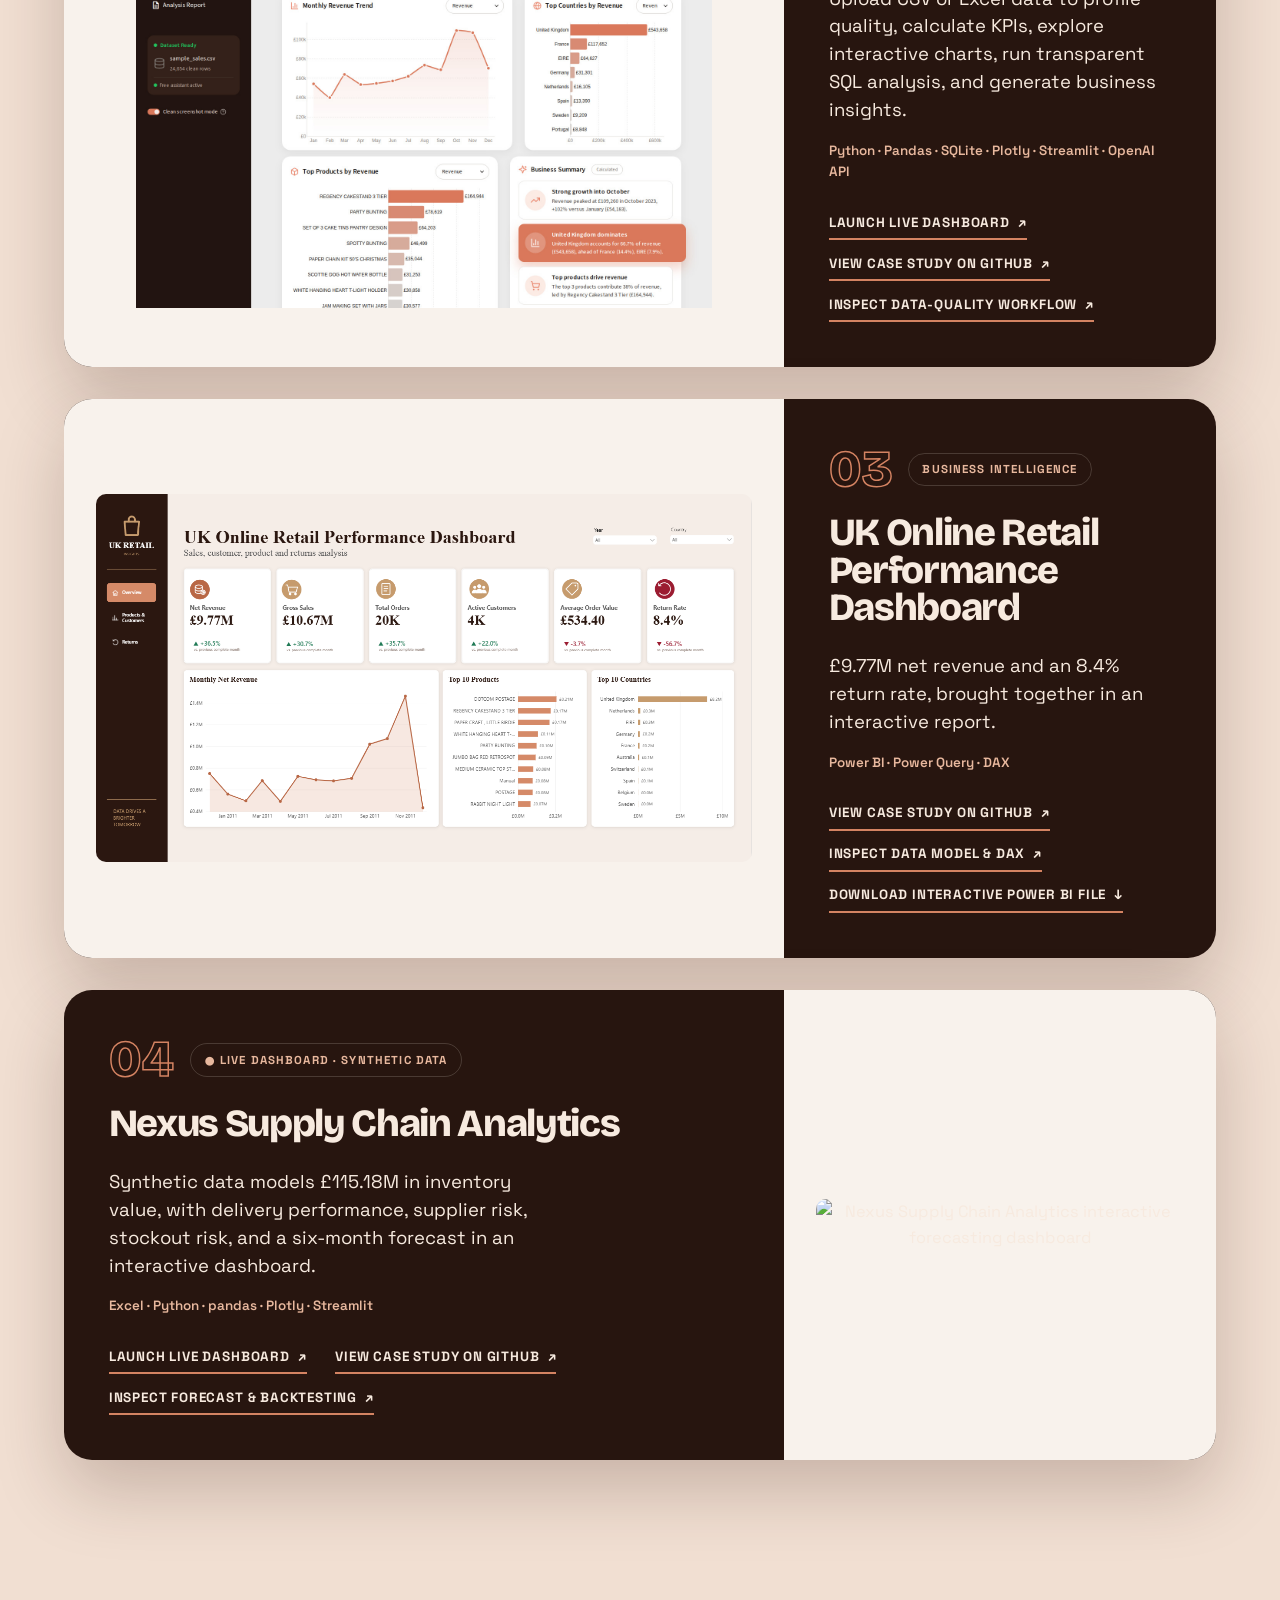
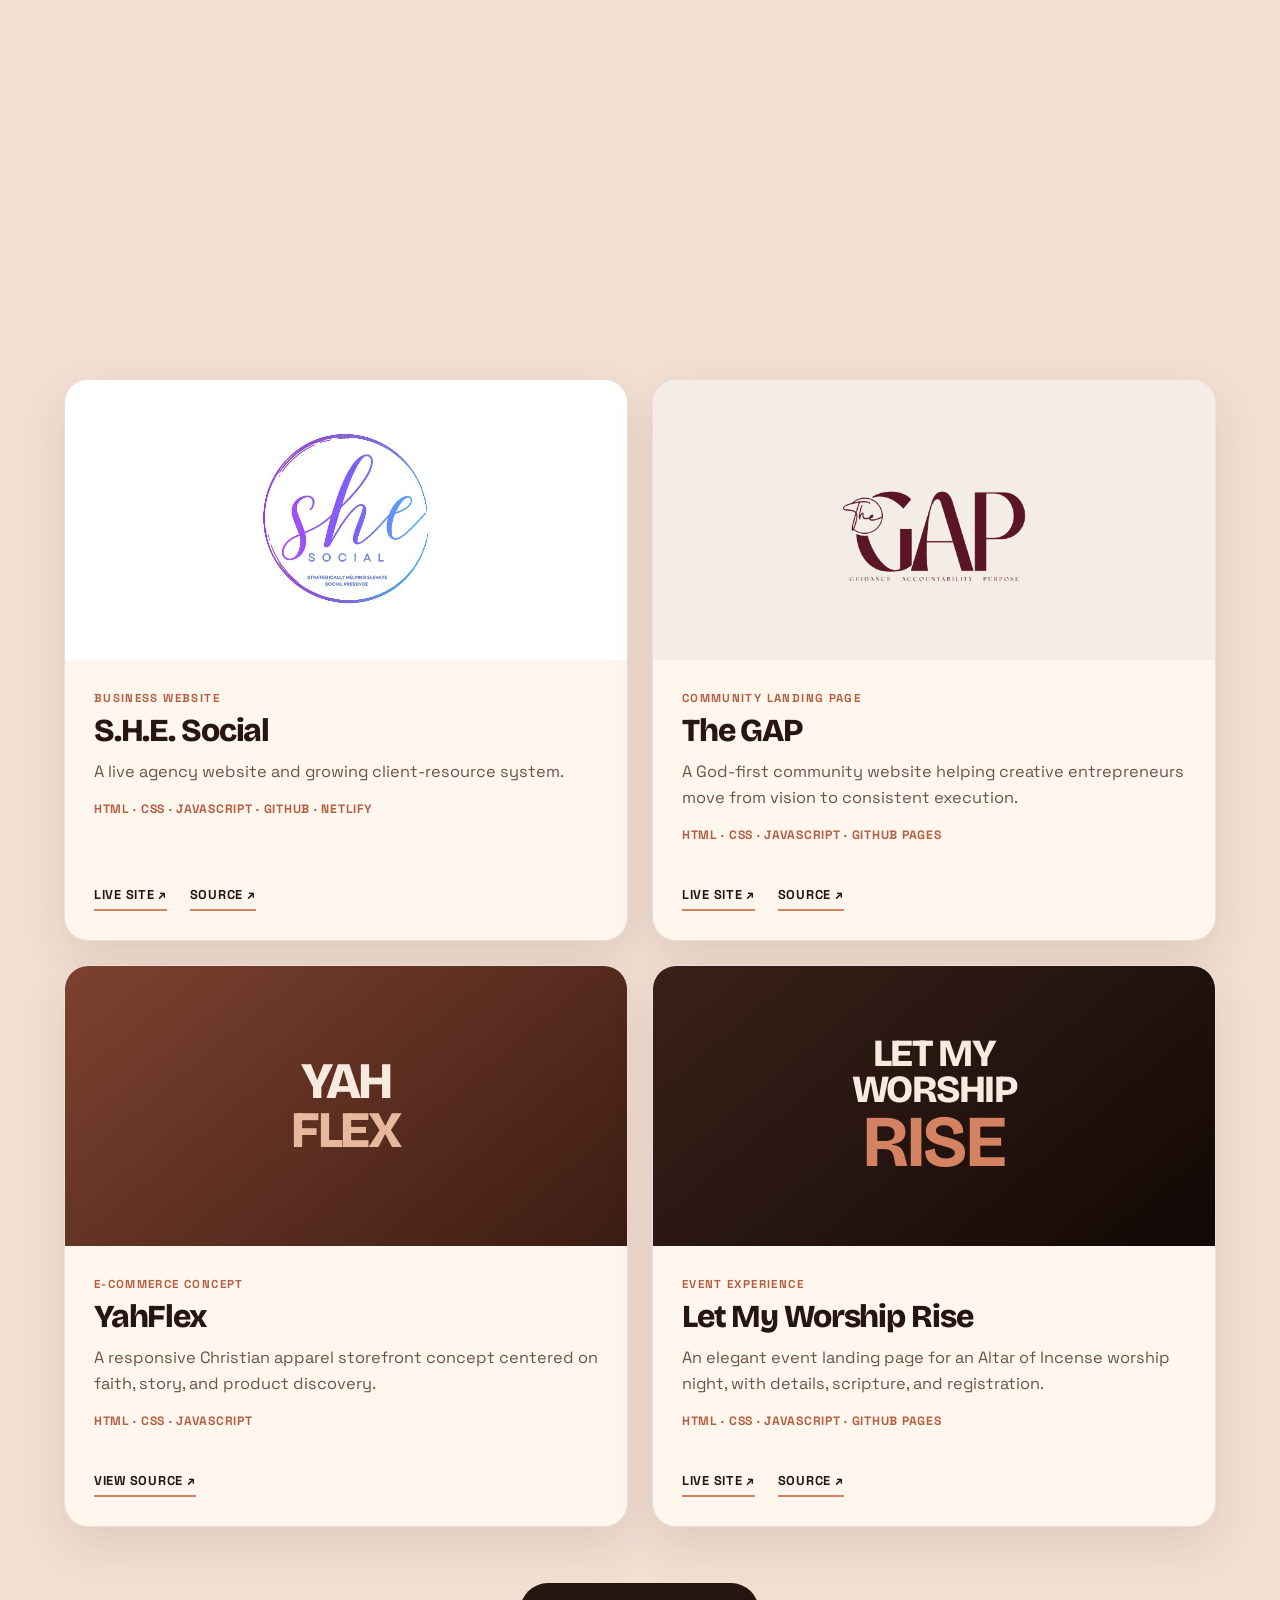
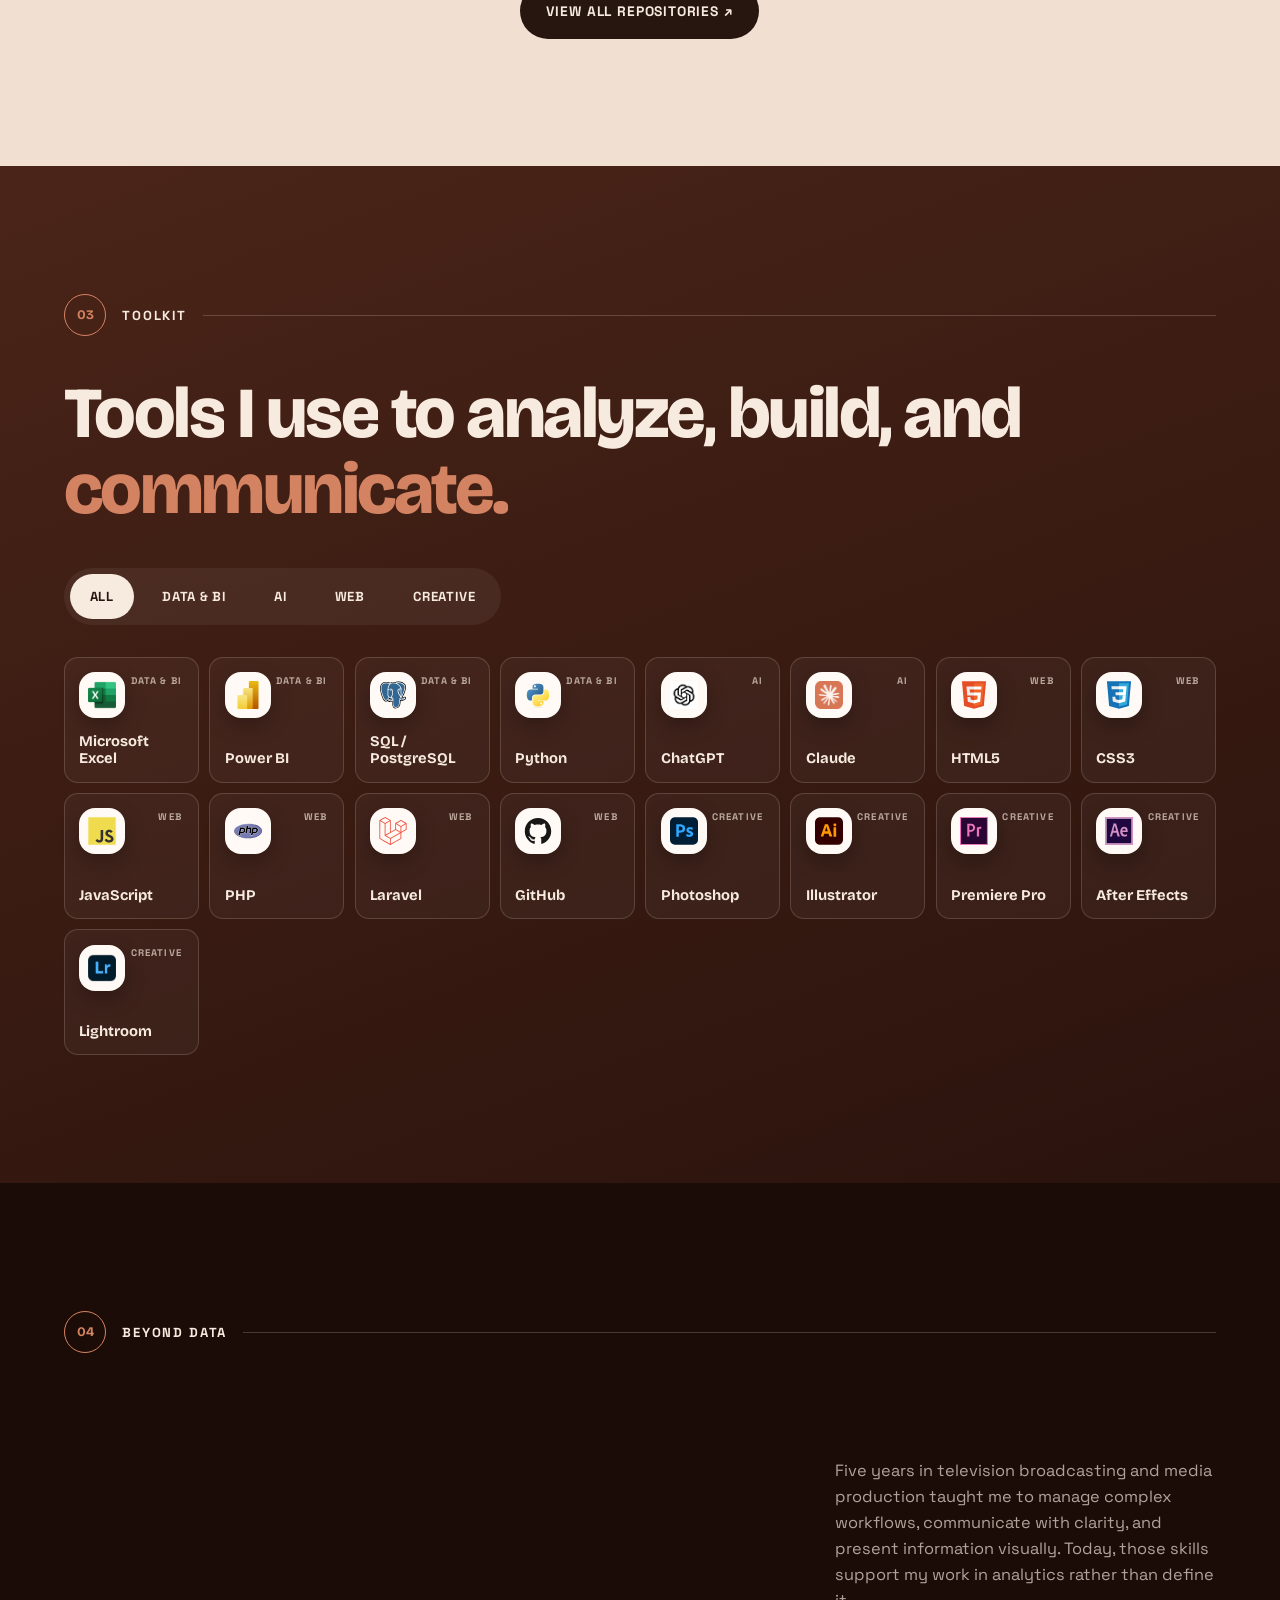
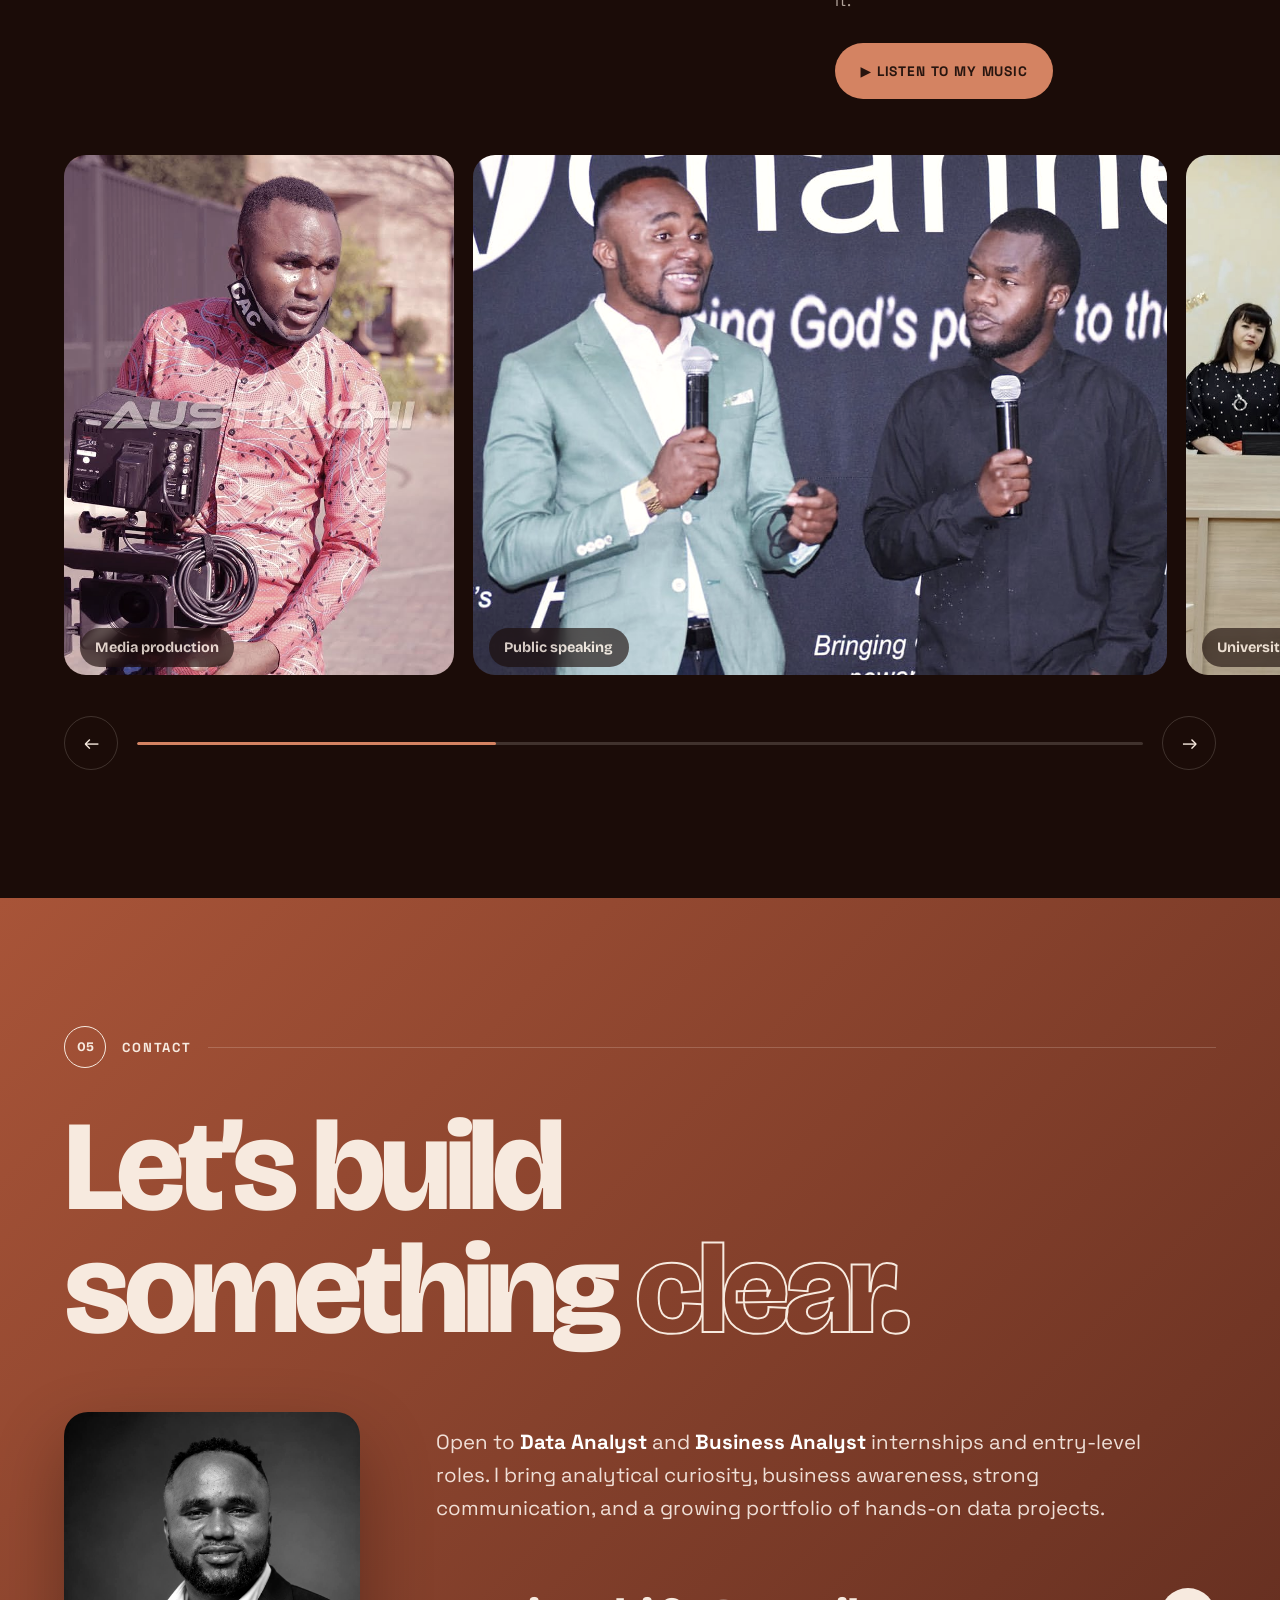
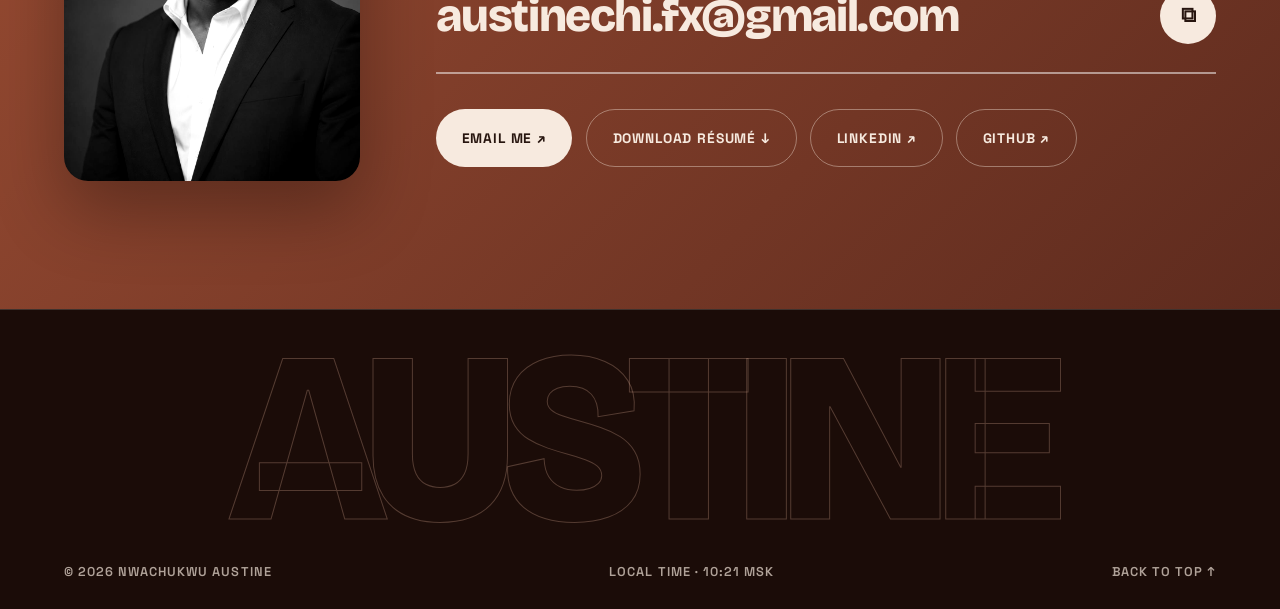
==== commit 4c50347c: "Expose analysis methods and validation evidence across featured projects" ====
--- a/index.html
+++ b/index.html
@@ -137,7 +137,7 @@
           <button class="case-image" type="button" data-lightbox="assets/ai-data-analyst-dashboard.jpg?v=20261004-4" data-cursor="Zoom" aria-label="Enlarge AI Data Analyst dashboard"><img src="assets/ai-data-analyst-dashboard.jpg?v=20261004-4" alt="AI Data Analyst interactive Streamlit dashboard with sales KPIs, revenue trends, country analysis, and data filters"></button>
           <div class="case-body"><div class="case-top"><span class="case-num">02</span><span class="case-kind">● Live Dashboard · AI Analytics</span></div>
             <h3>AI Data Analyst — Ask Your Data</h3><p class="case-insight">Upload CSV or Excel data to profile quality, calculate KPIs, explore interactive charts, run transparent SQL analysis, and generate business insights.</p><p class="case-method">Python · Pandas · SQLite · Plotly · Streamlit · OpenAI API</p>
-            <div class="case-actions"><a class="link-arrow" href="https://austine-ai-data-analyst.streamlit.app/" target="_blank" rel="noopener">Launch live dashboard <span>↗</span></a><a class="link-arrow" href="https://github.com/austinechi1/AI-Data-Analyst" target="_blank" rel="noopener">View case study on GitHub <span>↗</span></a></div>
+            <div class="case-actions"><a class="link-arrow" href="https://austine-ai-data-analyst.streamlit.app/" target="_blank" rel="noopener">Launch live dashboard <span>↗</span></a><a class="link-arrow" href="https://github.com/austinechi1/AI-Data-Analyst" target="_blank" rel="noopener">View case study on GitHub <span>↗</span></a><a class="link-arrow" href="https://github.com/austinechi1/AI-Data-Analyst#data-quality--cleaning" target="_blank" rel="noopener">Inspect data-quality workflow <span>↗</span></a></div>
           </div>
         </article>
 
@@ -146,7 +146,7 @@
           <button class="case-image" type="button" data-lightbox="assets/uk-retail-dashboard.png" data-cursor="Zoom" aria-label="Enlarge UK Retail dashboard"><img src="assets/uk-retail-dashboard.png" alt="UK Online Retail Performance Dashboard overview showing revenue, orders, customers, returns, products, and countries"></button>
           <div class="case-body"><div class="case-top"><span class="case-num">03</span><span class="case-kind">Business Intelligence</span></div>
             <h3>UK Online Retail Performance Dashboard</h3><p class="case-insight">£9.77M net revenue and an 8.4% return rate, brought together in an interactive report.</p><p class="case-method">Power BI · Power Query · DAX</p>
-            <div class="case-actions"><a class="link-arrow" href="https://github.com/austinechi1/UK-Online-Retail-PowerBI-Dashboard/tree/main" target="_blank" rel="noopener">View case study on GitHub <span>↗</span></a><a class="link-arrow" href="https://github.com/austinechi1/UK-Online-Retail-PowerBI-Dashboard/raw/refs/heads/main/UK_Online_Retail_Dashboard.pbix" download>Download Interactive Power BI File <span>↓</span></a></div>
+            <div class="case-actions"><a class="link-arrow" href="https://github.com/austinechi1/UK-Online-Retail-PowerBI-Dashboard/tree/main" target="_blank" rel="noopener">View case study on GitHub <span>↗</span></a><a class="link-arrow" href="https://github.com/austinechi1/UK-Online-Retail-PowerBI-Dashboard#data-model" target="_blank" rel="noopener">Inspect data model &amp; DAX <span>↗</span></a><a class="link-arrow" href="https://github.com/austinechi1/UK-Online-Retail-PowerBI-Dashboard/raw/refs/heads/main/UK_Online_Retail_Dashboard.pbix" download>Download Interactive Power BI File <span>↓</span></a></div>
           </div>
         </article>
 
@@ -155,7 +155,7 @@
           <button class="case-image" type="button" data-lightbox="https://raw.githubusercontent.com/austinechi1/Nexus-Supply-Chain-Analytics/main/nexus-forecast-final.jpg" data-cursor="Zoom" aria-label="Enlarge Nexus Supply Chain Analytics dashboard"><img src="https://raw.githubusercontent.com/austinechi1/Nexus-Supply-Chain-Analytics/main/nexus-forecast-final.jpg" alt="Nexus Supply Chain Analytics interactive forecasting dashboard"></button>
           <div class="case-body"><div class="case-top"><span class="case-num">04</span><span class="case-kind">● Live Dashboard · Synthetic Data</span></div>
             <h3>Nexus Supply Chain Analytics</h3><p class="case-insight">Synthetic data models £115.18M in inventory value, with delivery performance, supplier risk, stockout risk, and a six-month forecast in an interactive dashboard.</p><p class="case-method">Excel · Python · pandas · Plotly · Streamlit</p>
-            <div class="case-actions"><a class="link-arrow" href="https://srlfk2tvpyacbyrvfdyoss.streamlit.app/" target="_blank" rel="noopener">Launch live dashboard <span>↗</span></a><a class="link-arrow" href="https://github.com/austinechi1/Nexus-Supply-Chain-Analytics" target="_blank" rel="noopener">View case study on GitHub <span>↗</span></a></div>
+            <div class="case-actions"><a class="link-arrow" href="https://srlfk2tvpyacbyrvfdyoss.streamlit.app/" target="_blank" rel="noopener">Launch live dashboard <span>↗</span></a><a class="link-arrow" href="https://github.com/austinechi1/Nexus-Supply-Chain-Analytics" target="_blank" rel="noopener">View case study on GitHub <span>↗</span></a><a class="link-arrow" href="https://github.com/austinechi1/Nexus-Supply-Chain-Analytics#forecasting--risk-analysis" target="_blank" rel="noopener">Inspect forecast &amp; backtesting <span>↗</span></a></div>
           </div>
         </article>
 
@@ -166,7 +166,7 @@
           </button>
           <div class="case-body"><div class="case-top"><span class="case-num">05</span><span class="case-kind">Synthetic Data · Case Study</span></div>
             <h3>StreamWave Content Performance Analytics</h3><p class="case-insight">Synthetic streaming data demonstrates how reach and completion can tell different content-performance stories.</p><p class="case-method">13,123 cleaned synthetic records · PostgreSQL · Python</p>
-            <div class="case-actions"><a class="link-arrow" href="https://github.com/austinechi1/StreamWave_Analytics_Portfolio" target="_blank" rel="noopener" data-cursor="Open">View case study on GitHub <span>↗</span></a></div>
+            <div class="case-actions"><a class="link-arrow" href="https://github.com/austinechi1/StreamWave_Analytics_Portfolio" target="_blank" rel="noopener" data-cursor="Open">View case study on GitHub <span>↗</span></a><a class="link-arrow" href="https://github.com/austinechi1/StreamWave_Analytics_Portfolio#sql-evidence" target="_blank" rel="noopener">Inspect SQL evidence <span>↗</span></a></div>
           </div>
         </article>
 
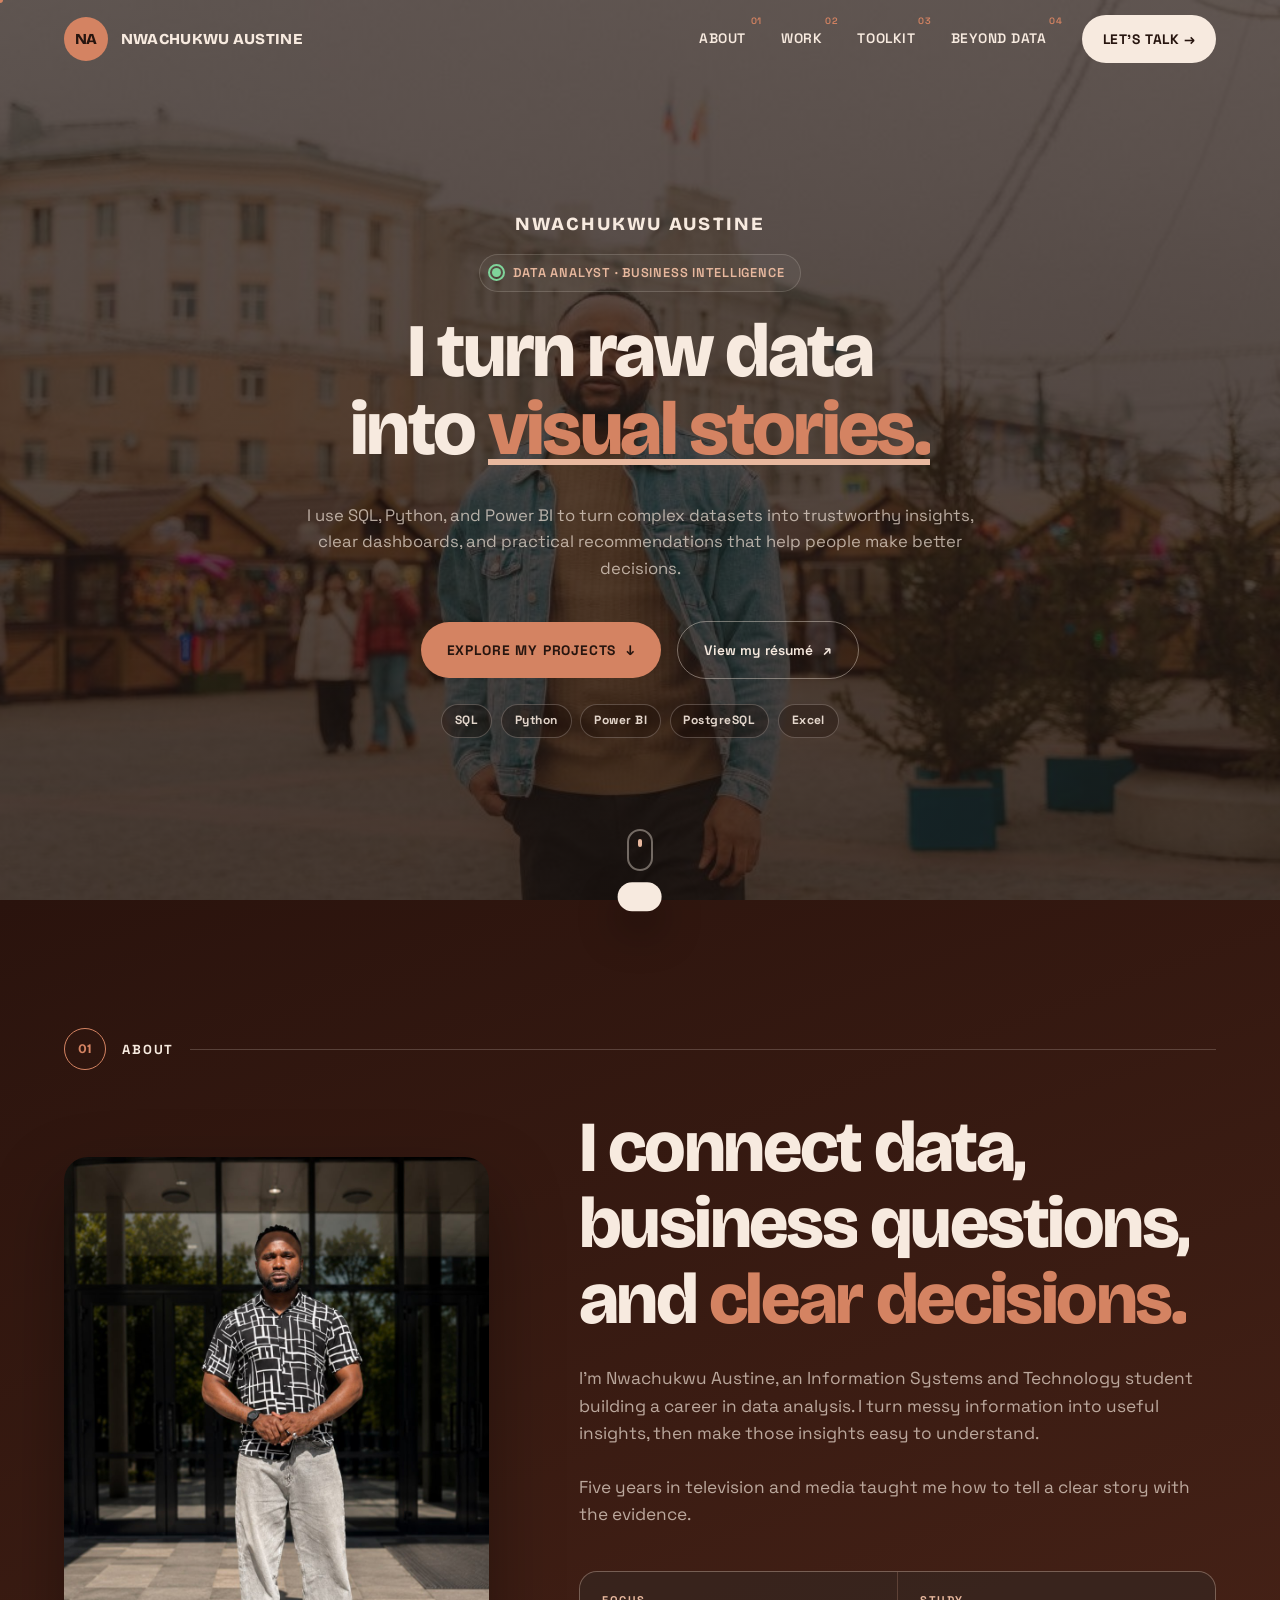
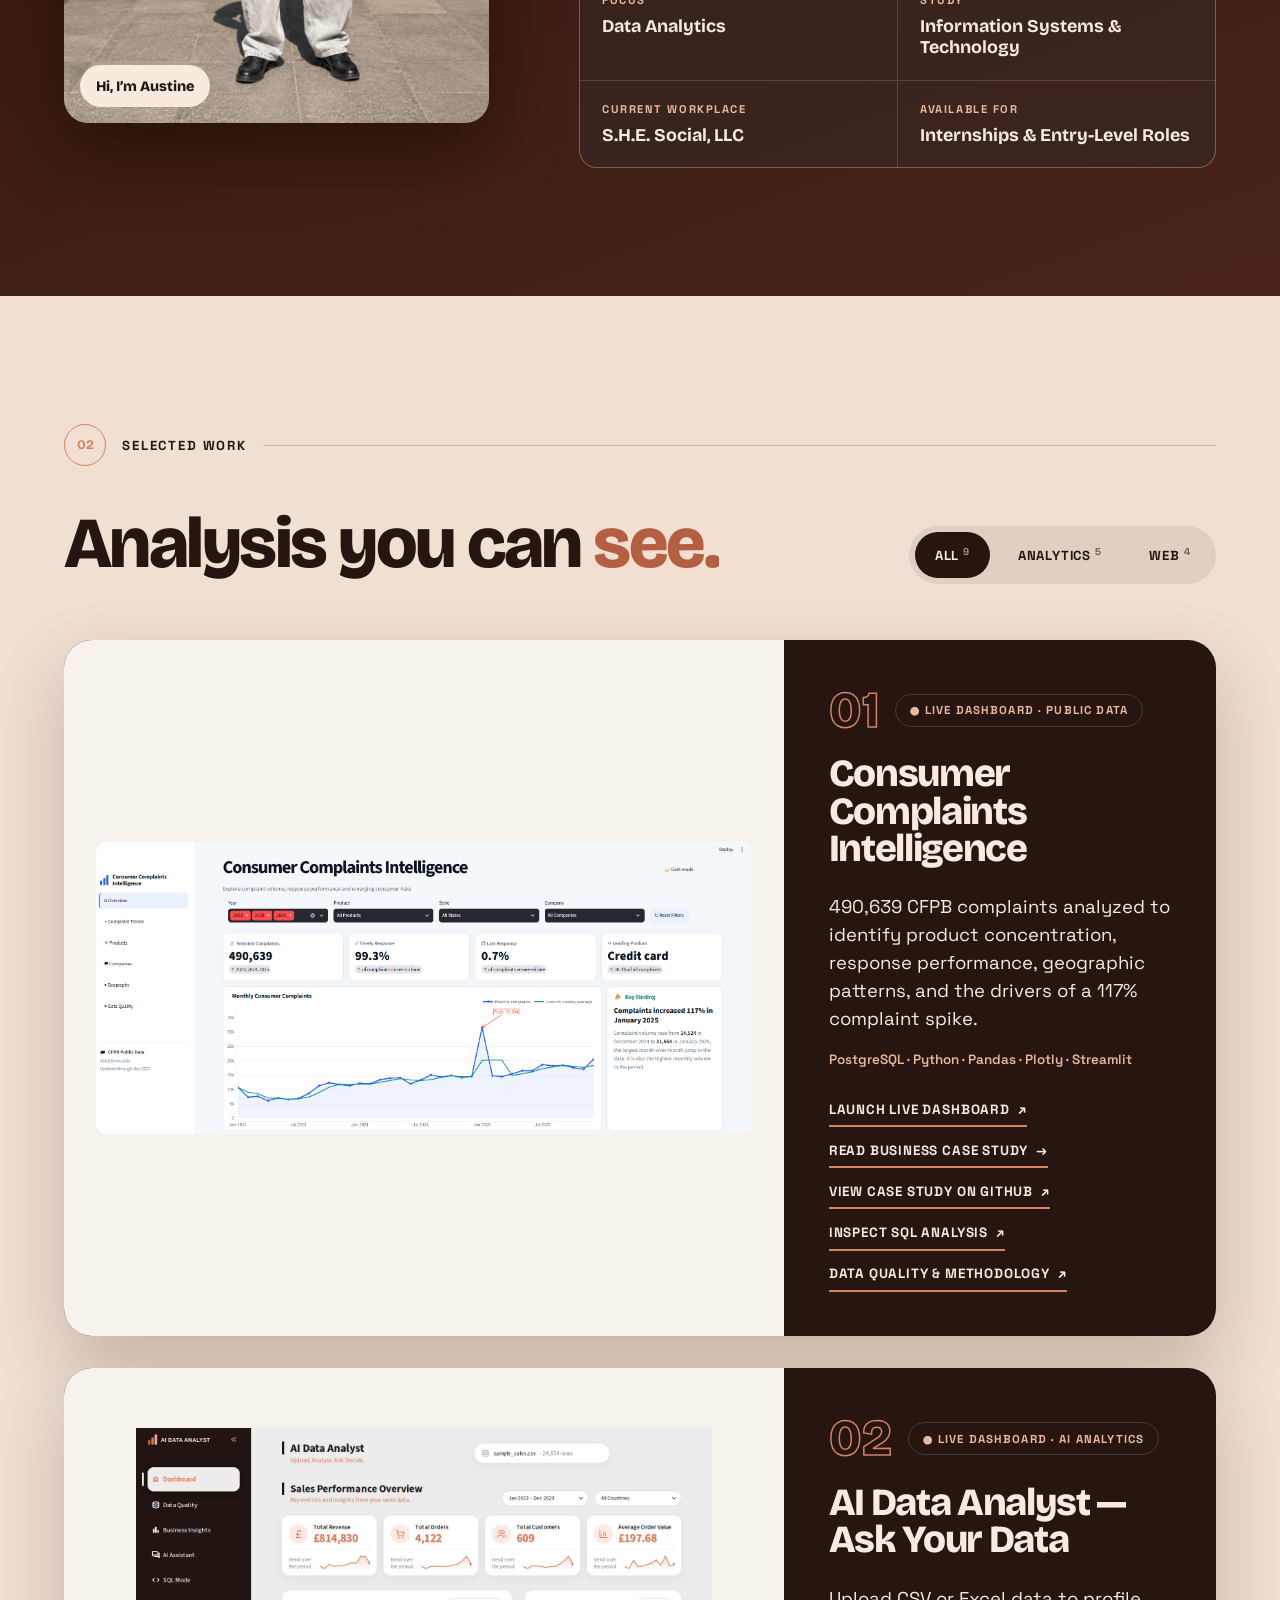
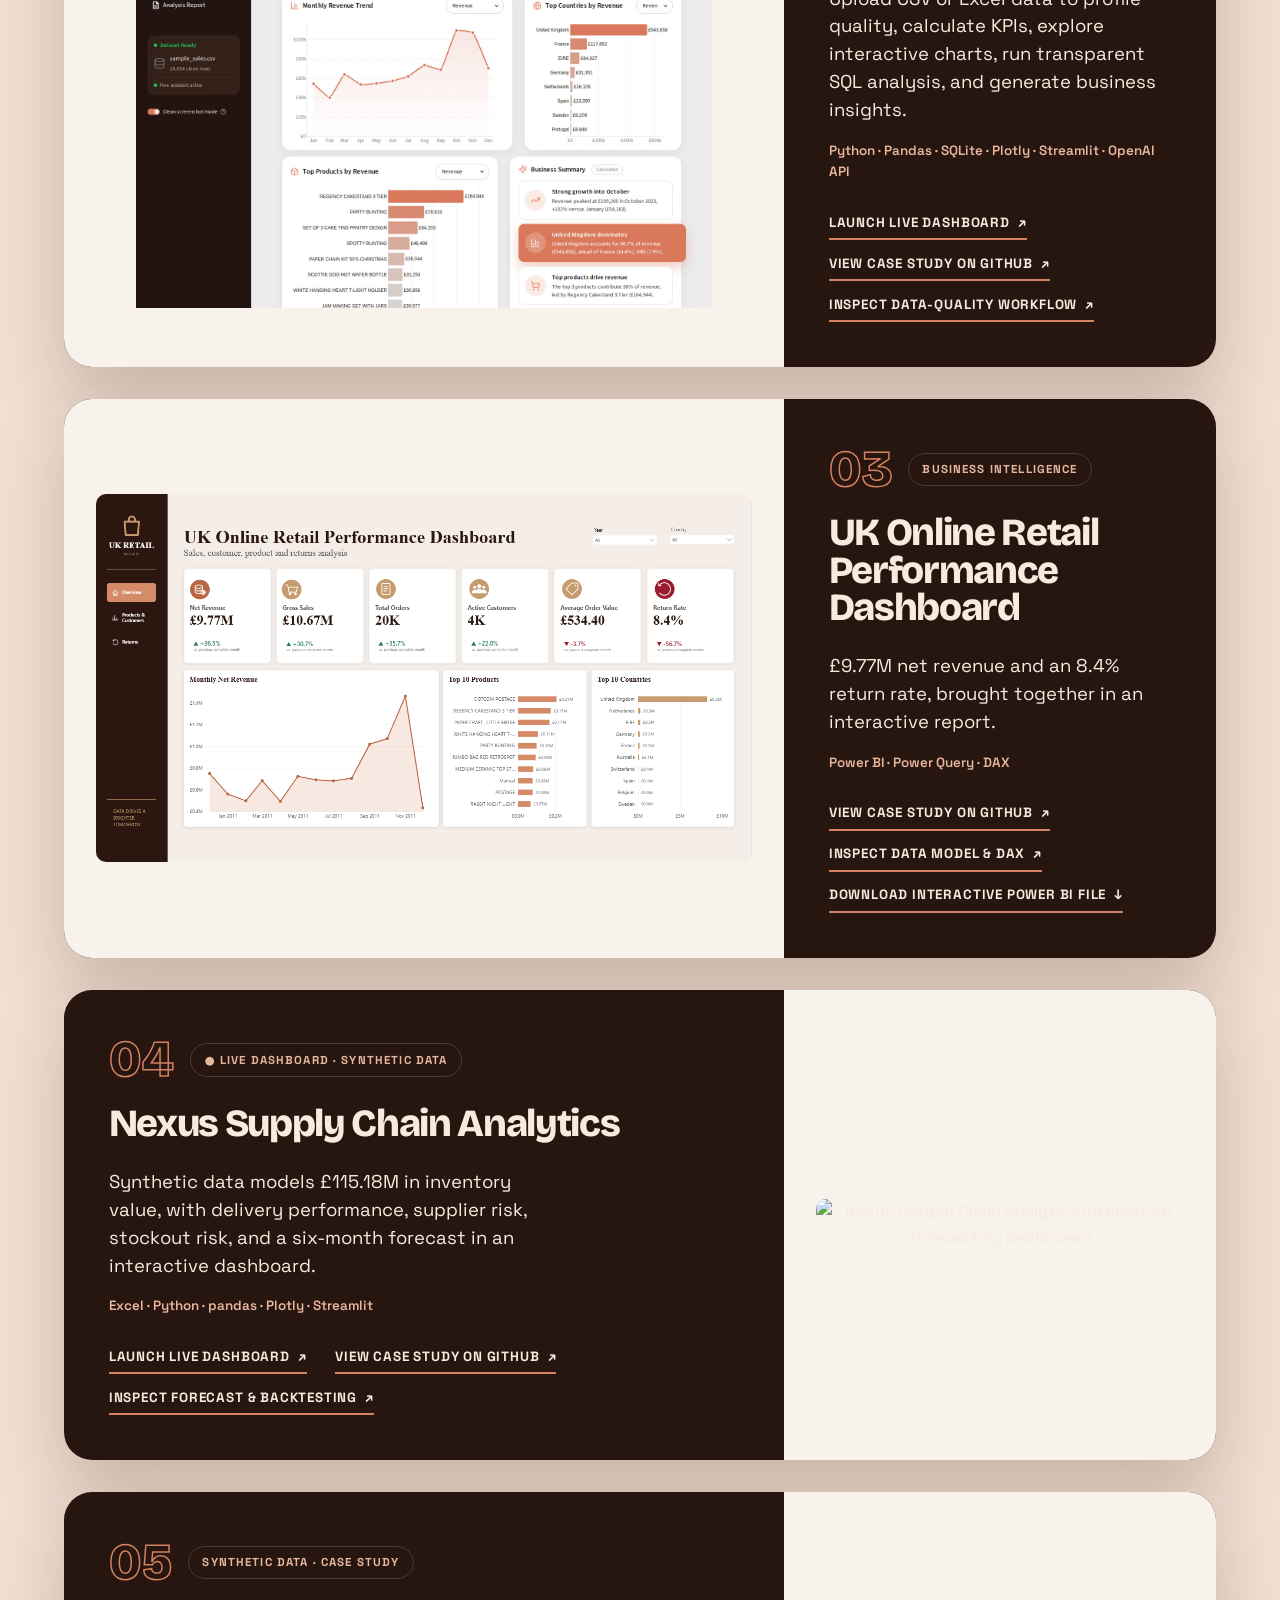
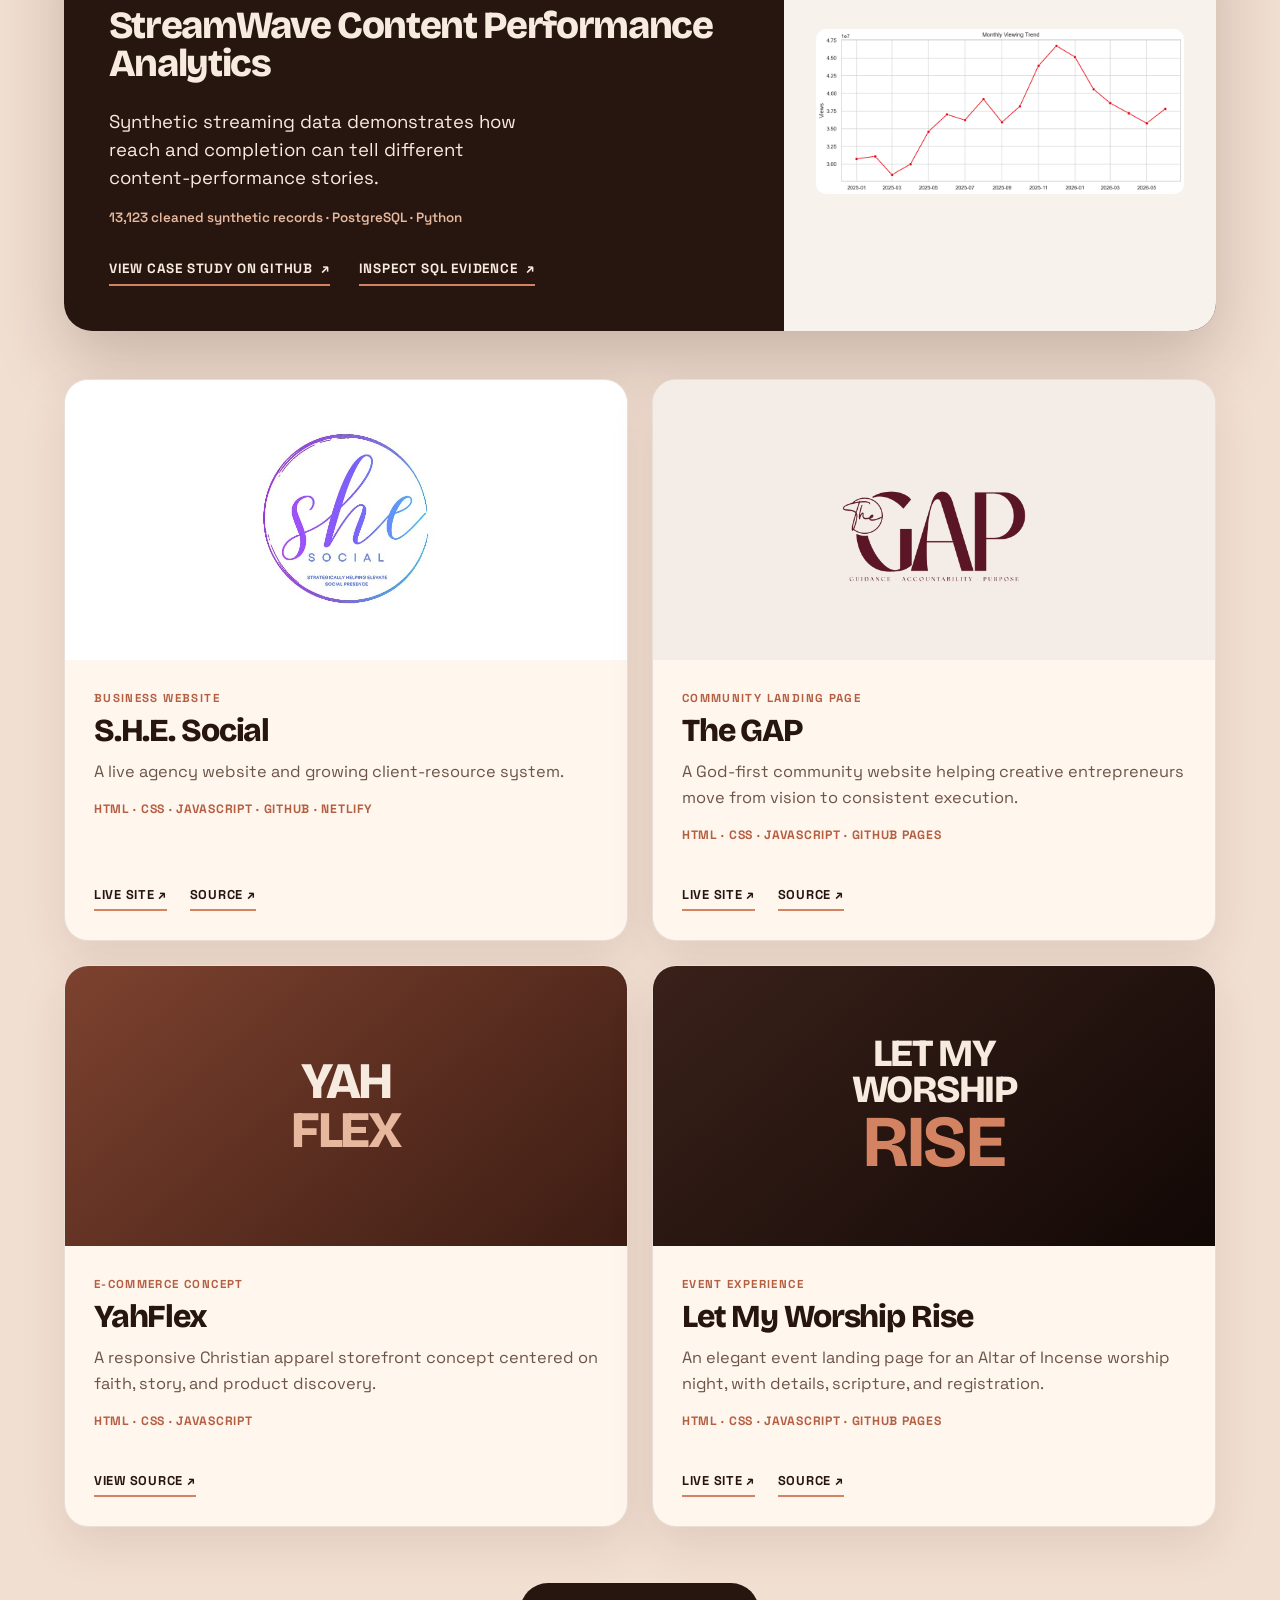
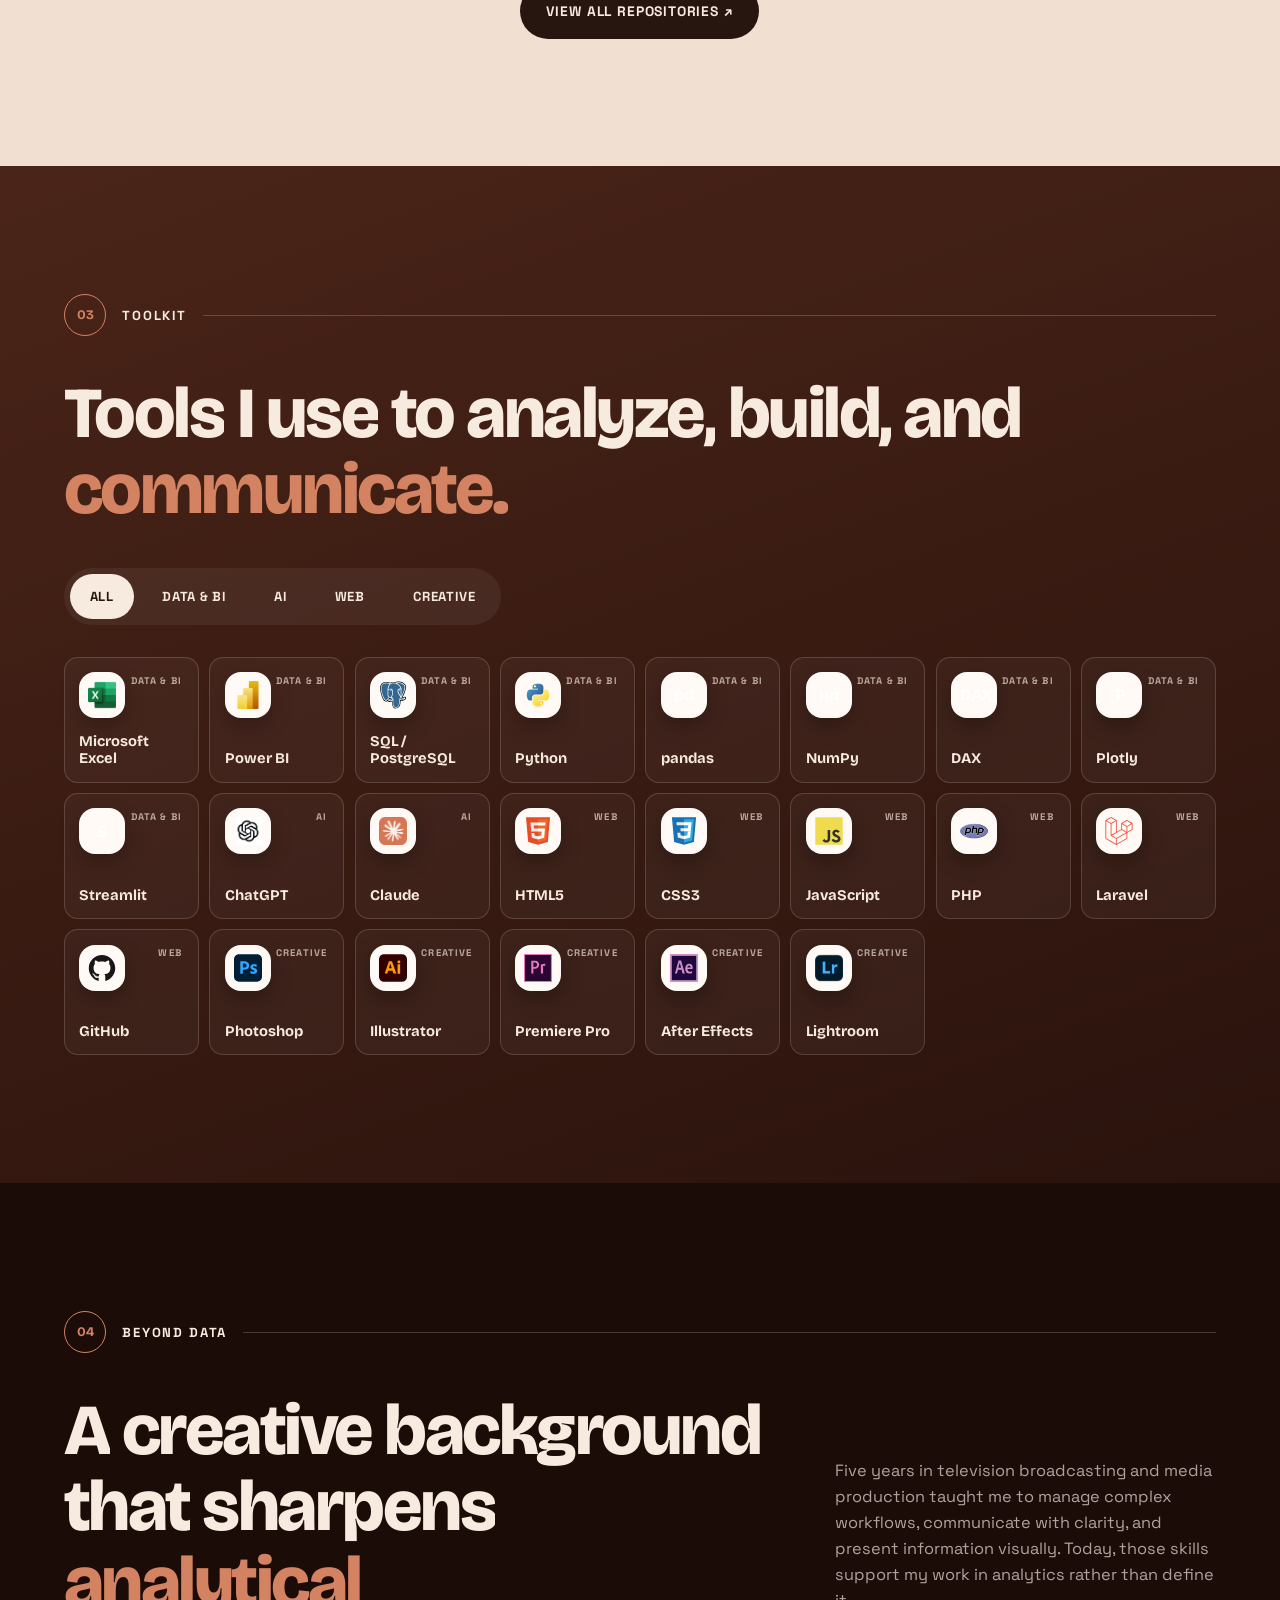
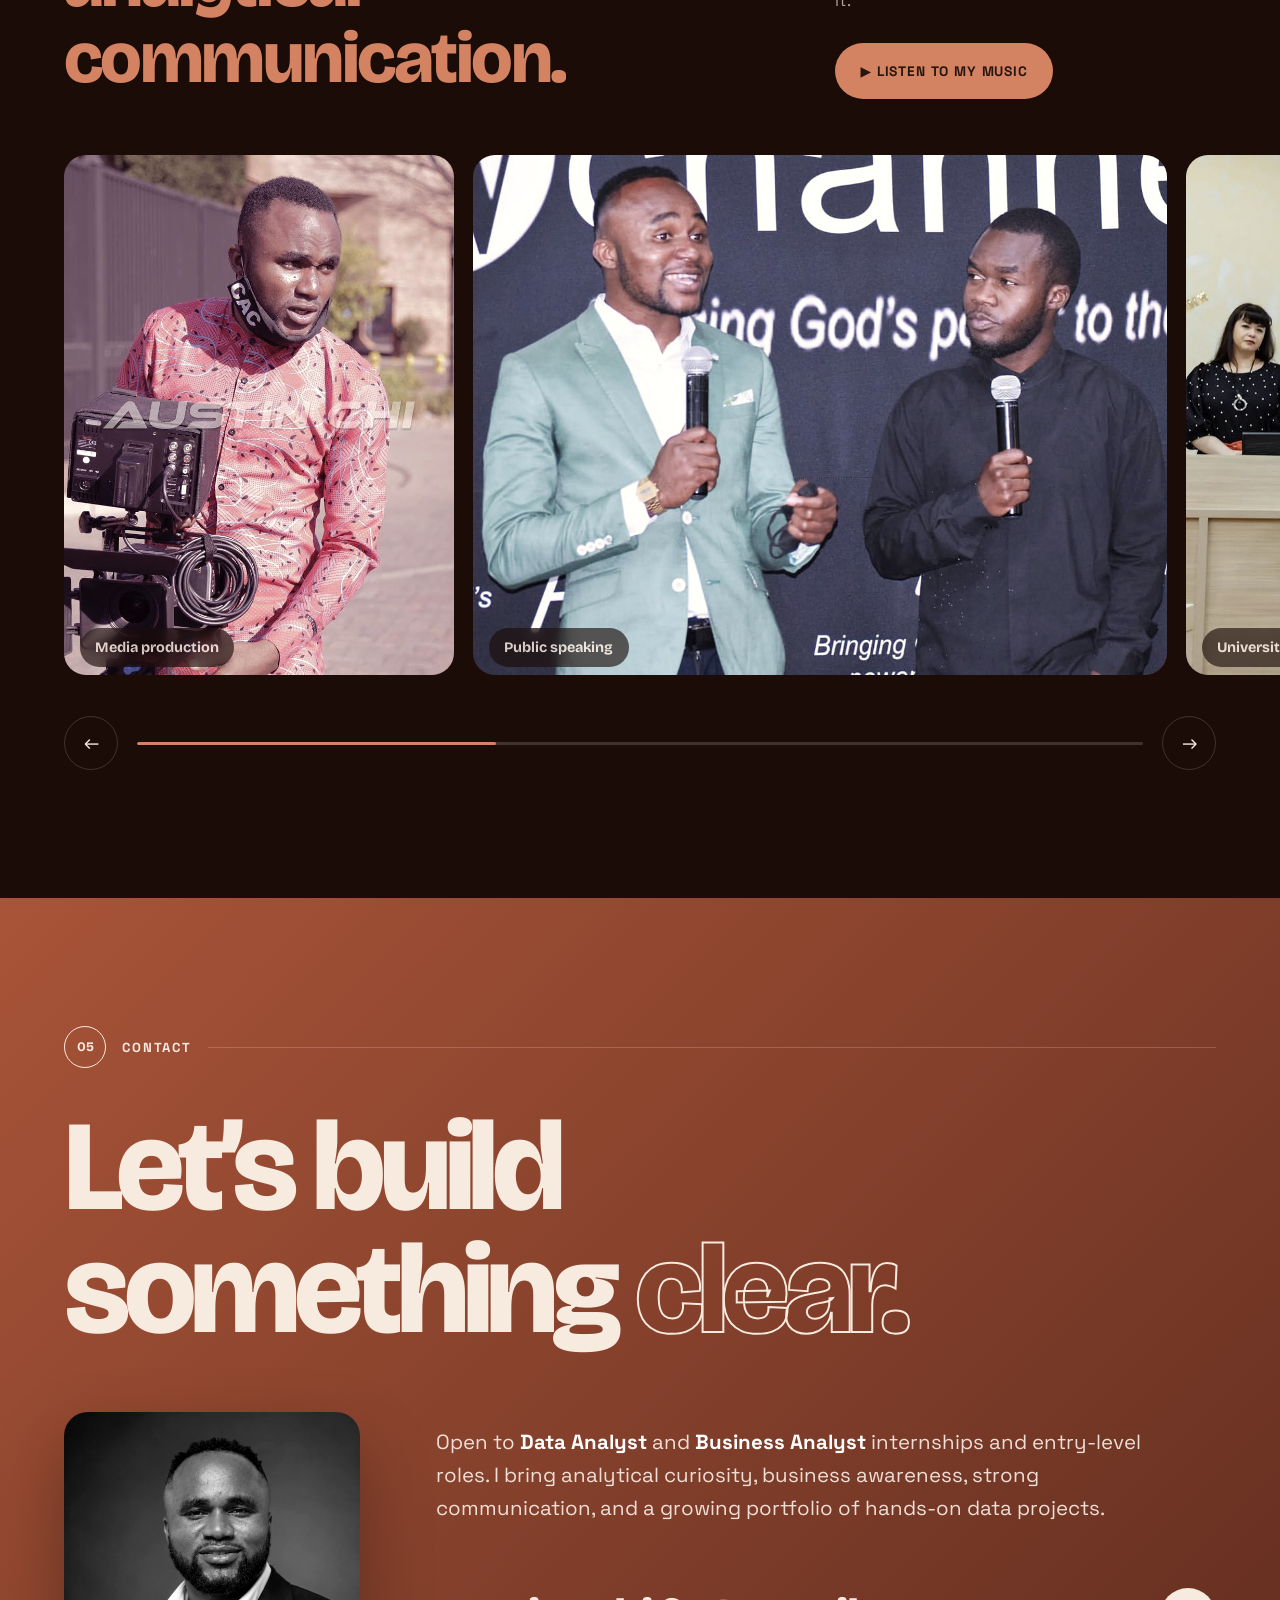
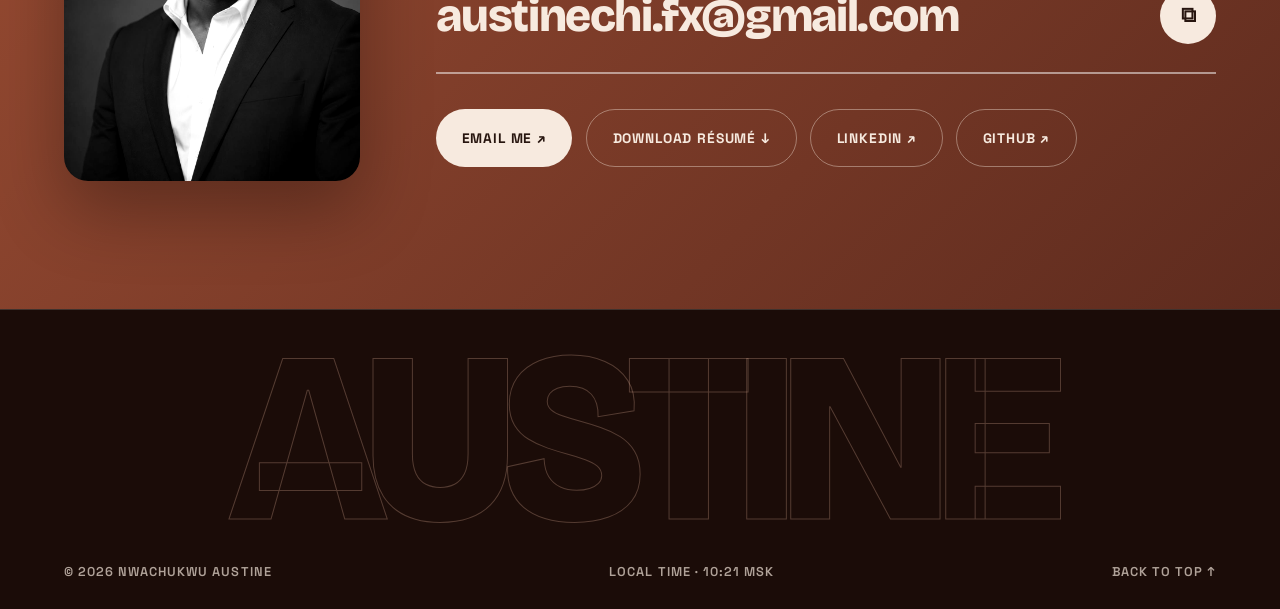
==== commit 66cd8c5d: "Refresh static asset versions for latest portfolio updates" ====
--- a/index.html
+++ b/index.html
@@ -22,7 +22,7 @@
   <link rel="preconnect" href="https://fonts.googleapis.com">
   <link rel="preconnect" href="https://fonts.gstatic.com" crossorigin>
   <link href="https://fonts.googleapis.com/css2?family=Bricolage+Grotesque:opsz,wght@12..96,600..800&family=Space+Grotesk:wght@400;500;600;700&display=swap" rel="stylesheet">
-  <link rel="stylesheet" href="styles.css?v=20261015-1">
+  <link rel="stylesheet" href="styles.css?v=20261015-2">
 </head>
 <body>
 
@@ -287,6 +287,6 @@
   </div>
   <div class="toast" role="status" aria-live="polite"></div>
 
-  <script src="script.js?v=20260928-2"></script>
+  <script src="script.js?v=20261015-2"></script>
 </body>
 </html>
